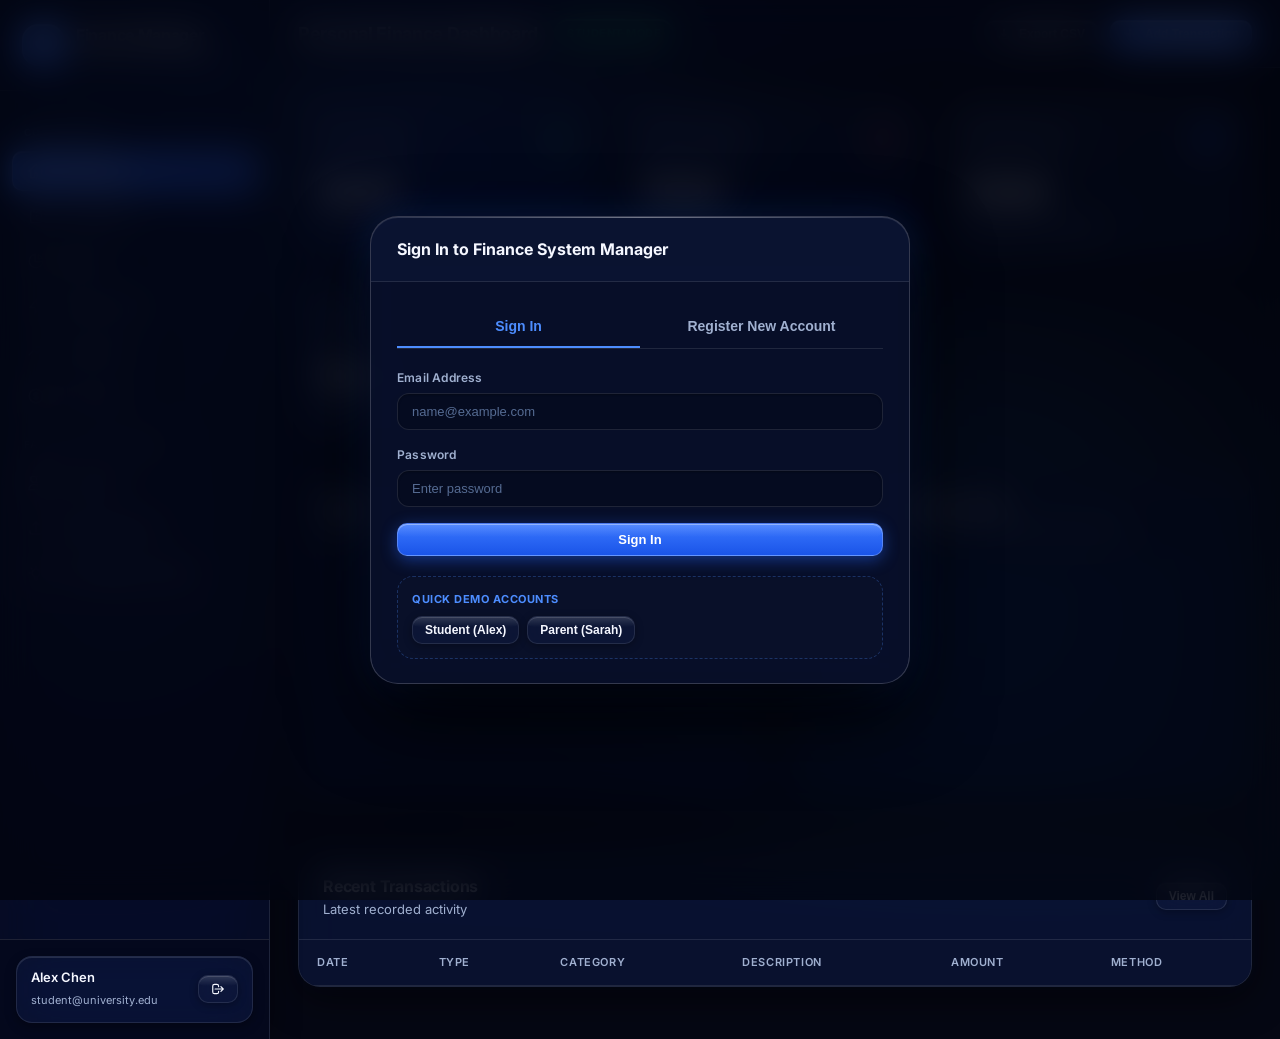
==== frontend/index.html @ 46be13e7 "Initial commit: Finance System Manager with clean architecture, tests, and documentation" ====
<!DOCTYPE html>
<html lang="en">
<head>
  <meta charset="UTF-8">
  <meta name="viewport" content="width=device-width, initial-scale=1.0">
  <title>Finance System Manager — Parent–Student Family Finance</title>
  <link rel="stylesheet" href="css/style.css">
  <link rel="preconnect" href="https://fonts.googleapis.com">
  <link rel="preconnect" href="https://fonts.gstatic.com" crossorigin>
  <link href="https://fonts.googleapis.com/css2?family=Inter:wght@400;500;600;700;800&display=swap" rel="stylesheet">
</head>
<body>

  <!-- Ambient Atmospheric Glowing Orbs (Liquid Depth) -->
  <div class="ambient-glow-mesh" aria-hidden="true">
    <div class="ambient-orb orb-primary"></div>
    <div class="ambient-orb orb-secondary"></div>
    <div class="ambient-orb orb-accent"></div>
  </div>

  <!-- App Main Layout -->
  <div class="app-container">

    <!-- Sidebar -->
    <aside class="sidebar">
      <div class="brand">
        <div class="brand-icon">₹</div>
        <div class="brand-info">
          <h2>Finance Manager</h2>
          <p>Parent–Student Workspace</p>
        </div>
      </div>

      <nav class="nav-menu">
        <div class="nav-section-title">Core Finance</div>
        <button class="nav-item active" data-view="dashboard-view">
          <svg fill="none" stroke="currentColor" stroke-width="2" viewBox="0 0 24 24"><path stroke-linecap="round" stroke-linejoin="round" d="M3 12l2-2m0 0l7-7 7 7M5 10v10a1 1 0 001 1h3m10-11l2 2m-2-2v10a1 1 0 01-1 1h-3m-6 0a1 1 0 001-1v-4a1 1 0 011-1h2a1 1 0 011 1v4a1 1 0 001 1m-6 0h6"/></svg>
          Dashboard
        </button>

        <button class="nav-item" data-view="transactions-view">
          <svg fill="none" stroke="currentColor" stroke-width="2" viewBox="0 0 24 24"><path stroke-linecap="round" stroke-linejoin="round" d="M9 5H7a2 2 0 00-2 2v12a2 2 0 002 2h10a2 2 0 002-2V7a2 2 0 00-2-2h-2M9 5a2 2 0 002 2h2a2 2 0 002-2M9 5a2 2 0 012-2h2a2 2 0 012 2m-3 7h3m-3 4h3m-6-4h.01M9 16h.01"/></svg>
          Transactions
        </button>

        <button class="nav-item" data-view="budgets-view">
          <svg fill="none" stroke="currentColor" stroke-width="2" viewBox="0 0 24 24"><path stroke-linecap="round" stroke-linejoin="round" d="M11 3.055A9.001 9.001 0 1020.945 13H11V3.055z"/><path stroke-linecap="round" stroke-linejoin="round" d="M20.488 9H15V3.512A9.025 9.025 0 0120.488 9z"/></svg>
          Budgets
        </button>

        <button class="nav-item" data-view="goals-view">
          <svg fill="none" stroke="currentColor" stroke-width="2" viewBox="0 0 24 24"><path stroke-linecap="round" stroke-linejoin="round" d="M13 10V3L4 14h7v7l9-11h-7z"/></svg>
          Savings Goals
        </button>

        <button class="nav-item" data-view="investments-view">
          <svg fill="none" stroke="currentColor" stroke-width="2" viewBox="0 0 24 24"><path stroke-linecap="round" stroke-linejoin="round" d="M13 7h8m0 0v8m0-8l-8 8-4-4-6 6"/></svg>
          Investments
        </button>

        <button class="nav-item" data-view="sip-view">
          <svg fill="none" stroke="currentColor" stroke-width="2" viewBox="0 0 24 24"><path stroke-linecap="round" stroke-linejoin="round" d="M12 8c-1.657 0-3 .895-3 2s1.343 2 3 2 3 .895 3 2-1.343 2-3 2m0-8c1.11 0 2.08.402 2.599 1M12 8V7m0 1v8m0 0v1m0-1c-1.11 0-2.08-.402-2.599-1M21 12a9 9 0 11-18 0 9 9 0 0118 0z"/></svg>
          SIP Tracker
        </button>

        <div class="nav-section-title">Family & Intelligence</div>
        <button class="nav-item" data-view="family-view">
          <svg fill="none" stroke="currentColor" stroke-width="2" viewBox="0 0 24 24"><path stroke-linecap="round" stroke-linejoin="round" d="M12 4.354a4 4 0 110 5.292M15 21H3v-1a6 6 0 0112 0v1zm0 0h6v-1a6 6 0 00-9-5.197M13 7a4 4 0 11-8 0 4 4 0 018 0z"/></svg>
          Family Link
        </button>

        <button class="nav-item" data-view="statement-view">
          <svg fill="none" stroke="currentColor" stroke-width="2" viewBox="0 0 24 24"><path stroke-linecap="round" stroke-linejoin="round" d="M4 16v1a3 3 0 003 3h10a3 3 0 003-3v-1m-4-8l-4-4m0 0L8 8m4-4v12"/></svg>
          Statement Import
        </button>

        <button class="nav-item" data-view="intelligence-view">
          <svg fill="none" stroke="currentColor" stroke-width="2" viewBox="0 0 24 24"><path stroke-linecap="round" stroke-linejoin="round" d="M9.663 17h4.673M12 3v1m6.364 1.636l-.707.707M21 12h-1M4 12H3m3.343-5.657l-.707-.707m2.828 9.9a5 5 0 117.072 0l-.548.547A3.374 3.374 0 0014 18.469V19a2 2 0 11-4 0v-.531c0-.895-.356-1.754-.988-2.386l-.548-.547z"/></svg>
          AI & Analytics (9 Tools)
        </button>
      </nav>

      <div class="sidebar-footer">
        <div class="user-profile-badge">
          <div class="user-meta">
            <h4 id="user-display-name">Alex Chen</h4>
            <span id="user-email">student@university.edu</span>
          </div>
          <button class="btn btn-secondary btn-sm" id="btn-logout" title="Log out">
            <svg width="14" height="14" fill="none" stroke="currentColor" stroke-width="2" viewBox="0 0 24 24"><path stroke-linecap="round" stroke-linejoin="round" d="M17 16l4-4m0 0l-4-4m4 4H7m6 4v1a3 3 0 01-3 3H6a3 3 0 01-3-3V7a3 3 0 013-3h4a3 3 0 013 3v1"/></svg>
          </button>
        </div>
      </div>
    </aside>

    <!-- Mobile Drawer Overlay -->
    <div class="sidebar-overlay" id="sidebar-overlay"></div>

    <!-- Main Content Area -->
    <main class="main-wrapper">

      <!-- Top Header -->
      <header class="top-header">
        <div class="header-left">
          <button class="menu-toggle-btn" id="mobile-menu-toggle" title="Toggle Navigation Menu">
            <svg width="20" height="20" fill="none" stroke="currentColor" stroke-width="2" viewBox="0 0 24 24"><path stroke-linecap="round" stroke-linejoin="round" d="M4 6h16M4 12h16M4 18h16"/></svg>
          </button>
          <h1 class="header-title" id="page-title">Personal Finance Dashboard</h1>
          <span class="role-badge student" id="header-role-badge">STUDENT MODE</span>
        </div>
        <div class="header-right">
          <button class="btn btn-secondary btn-sm" id="btn-export-csv" title="Export transactions to CSV">
            <svg width="14" height="14" fill="none" stroke="currentColor" stroke-width="2" viewBox="0 0 24 24"><path stroke-linecap="round" stroke-linejoin="round" d="M4 16v1a3 3 0 003 3h10a3 3 0 003-3v-1m-4-4l-4 4m0 0l-4-4m4 4V4"/></svg>
            Export CSV
          </button>
          <button class="btn btn-primary btn-sm student-only" id="btn-open-add-tx">
            <svg width="14" height="14" fill="none" stroke="currentColor" stroke-width="2" viewBox="0 0 24 24"><path stroke-linecap="round" stroke-linejoin="round" d="M12 4v16m8-8H4"/></svg>
            Add Transaction
          </button>
        </div>
      </header>

      <!-- Persistent Parent Read-Only Alert Banner -->
      <div class="read-only-banner" id="parent-read-only-banner" style="display: none; align-items: center; justify-content: space-between; flex-wrap: wrap; gap: 12px;">
        <div style="display: flex; align-items: center; gap: 10px; flex-wrap: wrap;">
          <span>🔒 READ-ONLY PARENT VIEW: Reviewing approved records for:</span>
          <select id="parent-student-select" class="form-control" style="width: auto; padding: 4px 12px; font-weight: 700; height: 32px; font-size: 13px; display: inline-block; background: rgba(10, 16, 36, 0.85); color: #fff; border-color: var(--primary);" onchange="onParentStudentSelected(this.value)">
            <!-- Populated dynamically -->
          </select>
          <span style="font-size: 12px; color: var(--text-muted);">Modification operations restricted.</span>
        </div>
        <span class="badge badge-active" id="parent-link-badge">LINK ACTIVE</span>
      </div>

      <!-- Main Body Content -->
      <div class="content-body">

        <!-- 1. DASHBOARD VIEW -->
        <section class="app-view active-view" id="dashboard-view">
          <!-- Parent Unlinked Notice -->
          <div id="parent-unlinked-alert" style="display: none; background: rgba(255, 184, 77, 0.12); border: 1px solid var(--warning-border); border-radius: var(--radius-lg); padding: 18px 22px; margin-bottom: 20px; align-items: center; justify-content: space-between;">
            <div>
              <h4 style="color: var(--warning); font-size: 15px; font-weight: 700; margin-bottom: 4px;">⚠️ No Approved Student Link Connected</h4>
              <p style="color: var(--text-secondary); font-size: 13px; margin: 0;">You do not currently have an active link to a Student account. Head to the <a href="javascript:navigateTo('family-view')" style="color: var(--primary); text-decoration: underline; font-weight: 600;">Family Link</a> section to send or verify an invitation.</p>
            </div>
            <button class="btn btn-secondary btn-sm" onclick="navigateTo('family-view')">Open Family Link</button>
          </div>

          <div class="metrics-grid">
            <div class="metric-card">
              <div class="metric-header">
                <span class="metric-title">Total Income</span>
                <div class="metric-icon-wrap" style="background: var(--success-light); color: var(--success);">
                  <svg width="20" height="20" fill="none" stroke="currentColor" stroke-width="2" viewBox="0 0 24 24"><path stroke-linecap="round" stroke-linejoin="round" d="M7 11l5-5m0 0l5 5m-5-5v12"/></svg>
                </div>
              </div>
              <div class="metric-value" id="metric-income">₹0.00</div>
              <div class="metric-subtext" id="metric-income-sub">This month</div>
            </div>

            <div class="metric-card">
              <div class="metric-header">
                <span class="metric-title">Total Expenses</span>
                <div class="metric-icon-wrap" style="background: var(--danger-light); color: var(--danger);">
                  <svg width="20" height="20" fill="none" stroke="currentColor" stroke-width="2" viewBox="0 0 24 24"><path stroke-linecap="round" stroke-linejoin="round" d="M17 13l-5 5m0 0l-5-5m5 5V6"/></svg>
                </div>
              </div>
              <div class="metric-value" id="metric-expense">₹0.00</div>
              <div class="metric-subtext" id="metric-expense-sub">This month</div>
            </div>

            <div class="metric-card">
              <div class="metric-header">
                <span class="metric-title">Net Cash Flow</span>
                <div class="metric-icon-wrap" style="background: var(--primary-light); color: var(--primary);">
                  <svg width="20" height="20" fill="none" stroke="currentColor" stroke-width="2" viewBox="0 0 24 24"><path stroke-linecap="round" stroke-linejoin="round" d="M12 8c-1.657 0-3 .895-3 2s1.343 2 3 2 3 .895 3 2-1.343 2-3 2m0-8c1.11 0 2.08.402 2.599 1M12 8V7m0 1v8m0 0v1m0-1c-1.11 0-2.08-.402-2.599-1M21 12a9 9 0 11-18 0 9 9 0 0118 0z"/></svg>
                </div>
              </div>
              <div class="metric-value" id="metric-net">₹0.00</div>
              <div class="metric-subtext">Income minus expenses</div>
            </div>

            <div class="metric-card">
              <div class="metric-header">
                <span class="metric-title">Tracked Balance</span>
                <div class="metric-icon-wrap" style="background: var(--purple-light); color: var(--purple);">
                  <svg width="20" height="20" fill="none" stroke="currentColor" stroke-width="2" viewBox="0 0 24 24"><path stroke-linecap="round" stroke-linejoin="round" d="M3 10h18M7 15h1m4 0h1m-7 4h12a3 3 0 003-3V8a3 3 0 00-3-3H6a3 3 0 00-3 3v8a3 3 0 003 3z"/></svg>
                </div>
              </div>
              <div class="metric-value" id="metric-balance">₹0.00</div>
              <div class="metric-subtext">Ledger tracked net cash</div>
            </div>
          </div>

          <!-- Charts Grid -->
          <div class="charts-grid">
            <div class="card">
              <div class="card-header">
                <div>
                  <h3 class="card-title">Expense Category Breakdown</h3>
                  <p class="card-subtitle">Spending distribution across categories</p>
                </div>
              </div>
              <div class="card-body" id="category-chart-container" style="display: flex; flex-direction: column; align-items: center; justify-content: center; min-height: 240px;">
                <!-- Dynamically rendered SVG Pie/Donut Chart -->
              </div>
            </div>

            <div class="card">
              <div class="card-header">
                <div>
                  <h3 class="card-title">Monthly Spending Trends</h3>
                  <p class="card-subtitle">Income vs Expense trends over the last 6 months</p>
                </div>
              </div>
              <div class="card-body" id="trends-chart-container" style="min-height: 240px;">
                <!-- Dynamically rendered SVG Bar Chart -->
              </div>
            </div>
          </div>

          <!-- Recent Transactions -->
          <div class="card">
            <div class="card-header">
              <div>
                <h3 class="card-title">Recent Transactions</h3>
                <p class="card-subtitle">Latest recorded activity</p>
              </div>
              <button class="btn btn-secondary btn-sm" onclick="navigateTo('transactions-view')">View All</button>
            </div>
            <div class="card-body" style="padding: 0;">
              <div class="table-responsive">
                <table>
                  <thead>
                    <tr>
                      <th>Date</th>
                      <th>Type</th>
                      <th>Category</th>
                      <th>Description</th>
                      <th>Amount</th>
                      <th>Method</th>
                    </tr>
                  </thead>
                  <tbody id="recent-transactions-tbody">
                    <!-- Populated dynamically -->
                  </tbody>
                </table>
              </div>
            </div>
          </div>
        </section>

        <!-- 2. TRANSACTIONS VIEW -->
        <section class="app-view" id="transactions-view">
          <div class="card">
            <div class="card-header">
              <div>
                <h3 class="card-title">Transaction Ledger</h3>
                <p class="card-subtitle">Detailed record of income and expenses</p>
              </div>
              <button class="btn btn-primary btn-sm student-only" onclick="openAddTxModal()">
                + Add Transaction
              </button>
            </div>
            <div class="card-body" style="border-bottom: 1px solid var(--border); background: rgba(10, 16, 36, 0.5); padding: 18px 24px;">
              <div class="form-row">
                <div>
                  <label class="form-label">Category</label>
                  <select class="form-control" id="filter-tx-category">
                    <option value="">All Categories</option>
                  </select>
                </div>
                <div>
                  <label class="form-label">Type</label>
                  <select class="form-control" id="filter-tx-type">
                    <option value="">All Types</option>
                    <option value="INCOME">Income Only</option>
                    <option value="EXPENSE">Expense Only</option>
                  </select>
                </div>
                <div>
                  <label class="form-label">From Date</label>
                  <input type="date" class="form-control" id="filter-tx-start">
                </div>
                <div>
                  <label class="form-label">To Date</label>
                  <input type="date" class="form-control" id="filter-tx-end">
                </div>
                <div style="display: flex; align-items: flex-end; gap: 8px;">
                  <button class="btn btn-primary btn-sm" onclick="loadTransactions()">Apply Filters</button>
                  <button class="btn btn-secondary btn-sm" onclick="resetTxFilters()">Reset</button>
                </div>
              </div>
            </div>
            <div class="card-body" style="padding: 0;">
              <div class="table-responsive">
                <table>
                  <thead>
                    <tr>
                      <th>Date</th>
                      <th>Type</th>
                      <th>Category</th>
                      <th>Description</th>
                      <th>Amount</th>
                      <th>Method</th>
                      <th class="student-only">Actions</th>
                    </tr>
                  </thead>
                  <tbody id="transactions-table-tbody">
                    <!-- Populated dynamically -->
                  </tbody>
                </table>
              </div>
            </div>
          </div>
        </section>

        <!-- 3. BUDGETS VIEW -->
        <section class="app-view" id="budgets-view">
          <div class="card">
            <div class="card-header">
              <div>
                <h3 class="card-title">Monthly Category Budgets</h3>
                <p class="card-subtitle">Spending limits with automatic threshold alerts</p>
              </div>
              <button class="btn btn-primary btn-sm student-only" onclick="openBudgetModal()">
                + Set Budget
              </button>
            </div>
            <div class="card-body">
              <div id="budgets-container" style="display: grid; grid-template-columns: repeat(auto-fit, minmax(300px, 1fr)); gap: 20px;">
                <!-- Populated dynamically -->
              </div>
            </div>
          </div>
        </section>

        <!-- 4. SAVINGS GOALS VIEW -->
        <section class="app-view" id="goals-view">
          <div class="card">
            <div class="card-header">
              <div>
                <h3 class="card-title">Savings Goals Tracker</h3>
                <p class="card-subtitle">Monitor milestones and savings pace</p>
              </div>
              <button class="btn btn-primary btn-sm student-only" onclick="openGoalModal()">
                + New Goal
              </button>
            </div>
            <div class="card-body">
              <div id="goals-container" style="display: grid; grid-template-columns: repeat(auto-fit, minmax(300px, 1fr)); gap: 20px;">
                <!-- Populated dynamically -->
              </div>
            </div>
          </div>
        </section>

        <!-- 5. INVESTMENTS VIEW -->
        <section class="app-view" id="investments-view">
          <div class="card">
            <div class="card-header">
              <div>
                <h3 class="card-title">Investment Portfolio</h3>
                <p class="card-subtitle">Track asset allocation, valuation, and recorded profit/loss</p>
              </div>
              <button class="btn btn-primary btn-sm student-only" onclick="openInvestmentModal()">
                + Add Investment
              </button>
            </div>
            <div class="card-body" style="padding: 0;">
              <div class="table-responsive">
                <table>
                  <thead>
                    <tr>
                      <th>Asset Type</th>
                      <th>Asset Name</th>
                      <th>Invested Capital</th>
                      <th>Current Valuation</th>
                      <th>Recorded P&L</th>
                      <th>Return %</th>
                      <th>Last Updated</th>
                      <th class="student-only">Actions</th>
                    </tr>
                  </thead>
                  <tbody id="investments-tbody">
                    <!-- Populated dynamically -->
                  </tbody>
                </table>
              </div>
            </div>
          </div>
        </section>

        <!-- 6. SIP TRACKER & RESEARCH HUB -->
        <section class="app-view" id="sip-view">
          <!-- Sub-Navigation Header -->
          <div style="display: flex; justify-content: space-between; align-items: center; margin-bottom: 20px; flex-wrap: wrap; gap: 12px;">
            <div style="display: flex; gap: 8px;">
              <button class="btn btn-primary btn-sm" id="tab-sip-research" onclick="switchSipSubView('research')">
                🔍 AMFI Research & Recommendations
              </button>
              <button class="btn btn-secondary btn-sm" id="tab-sip-active" onclick="switchSipSubView('active')">
                📋 Registered SIPs (<span id="sip-count-badge">0</span>)
              </button>
            </div>
            <div style="display: flex; align-items: center; gap: 10px;">
              <span class="badge" id="amfi-data-badge" style="background: rgba(37, 99, 255, 0.2); color: #4D8DFF; border: 1px solid rgba(77, 141, 255, 0.3); font-size: 11px;">
                🏛️ AMFI Official Daily NAV
              </span>
              <button class="btn btn-secondary btn-sm" onclick="refreshAmfiDataLive()" title="Sync latest NAVs from AMFI" style="padding: 4px 10px; font-size: 12px;">
                🔄 Refresh NAVs
              </button>
              <button class="btn btn-primary btn-sm student-only" onclick="openSipModal()">
                + Register SIP
              </button>
            </div>
          </div>

          <!-- SUBVIEW 1: RESEARCH & PERSONALIZED RECOMMENDATIONS -->
          <div id="sip-research-subview">
            <!-- Top Row: Personal Affordability Gauge & Risk Profile Summary -->
            <div style="display: grid; grid-template-columns: repeat(auto-fit, minmax(360px, 1fr)); gap: 20px; margin-bottom: 24px;">
              <!-- Card A: Affordability Assessment -->
              <div class="card" style="margin-bottom: 0;">
                <div class="card-header">
                  <div>
                    <h4 class="card-title">Cash-Flow & SIP Affordability</h4>
                    <p class="card-subtitle">Calculated from verified bank & ledger transactions</p>
                  </div>
                  <span class="badge" id="affordability-status-badge">Calculating...</span>
                </div>
                <div class="card-body" id="affordability-card-body">
                  <div style="text-align: center; color: var(--text-muted); padding: 20px;">Analyzing ledger transactions...</div>
                </div>
              </div>

              <!-- Card B: Investor Risk Profile & Questionnaire -->
              <div class="card" style="margin-bottom: 0;">
                <div class="card-header">
                  <div>
                    <h4 class="card-title">Investor Risk Profile</h4>
                    <p class="card-subtitle">SEBI suitability alignment & goal horizons</p>
                  </div>
                  <button class="btn btn-secondary btn-sm student-only" onclick="openInvestorProfileModal()">
                    ⚙️ Edit Profile
                  </button>
                </div>
                <div class="card-body" id="investor-profile-card-body">
                  <div style="text-align: center; color: var(--text-muted); padding: 20px;">Loading profile...</div>
                </div>
              </div>
            </div>

            <!-- Section: Personalized Scheme Shortlist -->
            <div class="card" style="margin-bottom: 24px;">
              <div class="card-header">
                <div>
                  <h3 class="card-title">Personalized Scheme Shortlist</h3>
                  <p class="card-subtitle">Tailored to your verified cash-flow capacity, risk tolerance, and investment horizon</p>
                </div>
                <div style="font-size: 12px; color: var(--text-muted);" id="recommendation-context-note">
                  Ranked by multi-factor suitability (Never by recent returns alone)
                </div>
              </div>
              <div class="card-body">
                <div id="recommended-schemes-grid" style="display: grid; grid-template-columns: repeat(auto-fit, minmax(320px, 1fr)); gap: 18px;">
                  <!-- Populated dynamically -->
                </div>
              </div>
            </div>

            <!-- Section: Real AMFI Mutual Fund Scheme Explorer & Comparison -->
            <div class="card" style="margin-bottom: 24px;">
              <div class="card-header" style="flex-wrap: wrap; gap: 12px;">
                <div>
                  <h3 class="card-title">Verified AMFI Mutual Fund Explorer</h3>
                  <p class="card-subtitle">Official End-of-Day NAVs, 1Y/3Y/5Y CAGR, Annualized Volatility, and Riskometer ratings</p>
                </div>
                <div style="display: flex; gap: 8px; align-items: center; flex-wrap: wrap;">
                  <select class="form-control" id="scheme-category-filter" onchange="filterSchemeCatalog()" style="width: auto; min-width: 170px; padding: 6px 12px; font-size: 12px;">
                    <option value="">All Asset Categories</option>
                    <option value="EQUITY">Equity (Growth Core)</option>
                    <option value="Large Cap">Large Cap / Index</option>
                    <option value="Flexi Cap">Flexi Cap</option>
                    <option value="Mid Cap">Mid Cap</option>
                    <option value="Small Cap">Small Cap</option>
                    <option value="ELSS">ELSS Tax Saver (80C)</option>
                    <option value="HYBRID">Hybrid (Balanced)</option>
                    <option value="DEBT">Debt / Liquid (Emergency)</option>
                  </select>
                  <button class="btn btn-secondary btn-sm" id="btn-compare-schemes" onclick="openSchemeComparisonModal()" disabled>
                    ⚖️ Compare Selected (<span id="compare-count">0</span>/4)
                  </button>
                </div>
              </div>
              <div class="card-body">
                <div class="table-responsive">
                  <table class="table" id="amfi-schemes-table">
                    <thead>
                      <tr>
                        <th style="width: 40px;"><input type="checkbox" id="select-all-schemes" onchange="toggleSelectAllSchemes(this)"></th>
                        <th>Scheme Name</th>
                        <th>Category</th>
                        <th>Latest NAV</th>
                        <th>NAV Date</th>
                        <th>1Y Return</th>
                        <th>3Y CAGR</th>
                        <th>3Y Volatility</th>
                        <th>Expense Ratio</th>
                        <th>Riskometer</th>
                        <th>Official Portal</th>
                      </tr>
                    </thead>
                    <tbody id="amfi-schemes-tbody">
                      <!-- Populated dynamically -->
                    </tbody>
                  </table>
                </div>
              </div>
            </div>

            <!-- Section: Interactive SIP Compounding Simulator -->
            <div class="card" style="margin-bottom: 24px;">
              <div class="card-header">
                <div>
                  <h3 class="card-title">Interactive SIP Compounding Simulator</h3>
                  <p class="card-subtitle">Deterministic compound monthly annuity model: FV = P × [((1+i)ⁿ - 1)/i] × (1+i)</p>
                </div>
              </div>
              <div class="card-body">
                <div style="display: grid; grid-template-columns: repeat(auto-fit, minmax(280px, 1fr)); gap: 24px; align-items: start;">
                  <div>
                    <div class="form-group" style="margin-bottom: 18px;">
                      <div style="display: flex; justify-content: space-between; font-size: 13px; margin-bottom: 6px;">
                        <label class="form-label" style="margin-bottom: 0;">Monthly SIP Contribution:</label>
                        <strong style="color: var(--primary);" id="sim-amount-display">₹1,000</strong>
                      </div>
                      <input type="range" class="form-control" id="sim-amount-slider" min="500" max="20000" step="500" value="1000" oninput="updateSipSimulation()">
                      <div style="display: flex; justify-content: space-between; font-size: 11px; color: var(--text-muted); margin-top: 4px;">
                        <span>₹500</span>
                        <span>₹5,000</span>
                        <span>₹10,000</span>
                        <span>₹20,000</span>
                      </div>
                    </div>

                    <div class="form-group" style="margin-bottom: 18px;">
                      <div style="display: flex; justify-content: space-between; font-size: 13px; margin-bottom: 6px;">
                        <label class="form-label" style="margin-bottom: 0;">Investment Horizon (Years):</label>
                        <strong style="color: var(--primary);" id="sim-years-display">5 Years</strong>
                      </div>
                      <input type="range" class="form-control" id="sim-years-slider" min="1" max="20" step="1" value="5" oninput="updateSipSimulation()">
                      <div style="display: flex; justify-content: space-between; font-size: 11px; color: var(--text-muted); margin-top: 4px;">
                        <span>1 Yr</span>
                        <span>5 Yrs</span>
                        <span>10 Yrs</span>
                        <span>20 Yrs</span>
                      </div>
                    </div>

                    <div class="form-group">
                      <label class="form-label">Assumed Annual Return Rate (% p.a.)</label>
                      <select class="form-control" id="sim-rate-select" onchange="updateSipSimulation()">
                        <option value="7.0">7.0% (Conservative / Liquid & Short Debt)</option>
                        <option value="10.0">10.0% (Balanced / Aggressive Hybrid)</option>
                        <option value="12.0" selected>12.0% (Moderate Equity / Nifty 50 Index)</option>
                        <option value="14.0">14.0% (Aggressive Diversified / Mid-Cap)</option>
                      </select>
                    </div>
                  </div>

                  <div style="background: rgba(10, 16, 36, 0.7); border: 1px solid var(--border); border-radius: var(--radius-md); padding: 20px;">
                    <h4 style="font-size: 14px; font-weight: 700; margin-bottom: 14px; color: var(--text-primary);">Projection Summary</h4>
                    <div style="display: flex; justify-content: space-between; font-size: 13px; margin-bottom: 10px;">
                      <span style="color: var(--text-secondary);">Total Principal Invested:</span>
                      <strong id="sim-total-invested">₹60,000</strong>
                    </div>
                    <div style="display: flex; justify-content: space-between; font-size: 15px; font-weight: 700; margin-bottom: 10px;">
                      <span>Estimated Future Value:</span>
                      <span style="color: var(--success);" id="sim-future-value">₹82,486</span>
                    </div>
                    <div style="display: flex; justify-content: space-between; font-size: 13px; margin-bottom: 14px;">
                      <span style="color: var(--text-secondary);">Estimated Wealth Gain:</span>
                      <span style="color: var(--success); font-weight: 600;" id="sim-wealth-gain">+₹22,486</span>
                    </div>
                    <div style="border-top: 1px solid var(--border); padding-top: 12px; font-size: 11px; color: var(--text-muted); line-height: 1.5;">
                      ⚠️ <em>Hypothetical illustrative projection. Assumed returns are for mathematical visualization only and not guaranteed predictions. Mutual funds fluctuate with equity markets.</em>
                    </div>
                  </div>
                </div>
              </div>
            </div>

            <!-- Section: Responsible Investment Guidance & SEBI Disclosure -->
            <div style="background: rgba(17, 27, 54, 0.5); border: 1px solid rgba(77, 141, 255, 0.2); border-radius: var(--radius-md); padding: 16px 20px; font-size: 12px; color: var(--text-secondary); line-height: 1.6;">
              <strong style="color: var(--text-primary); display: flex; align-items: center; gap: 6px; margin-bottom: 6px;">
                🏛️ Regulatory & Responsible Research Notice
              </strong>
              <p style="margin-bottom: 6px;">
                Mutual fund investments are subject to market risks, read all scheme-related documents carefully. Past performance and historical volatility do not guarantee future returns. Calculations and simulations presented here are deterministic mathematical illustrations for financial literacy and planning purposes, not SEBI-registered personalized investment advisory.
              </p>
              <p style="margin-bottom: 0; color: var(--text-muted); font-size: 11px;">
                Source Attribution: Association of Mutual Funds in India (AMFI) Official Daily NAV download portal. Pricing is delayed End-of-Day closing NAV and does not represent real-time intraday exchange trading.
              </p>
            </div>
          </div>

          <!-- SUBVIEW 2: REGISTERED SIPS -->
          <div id="sip-active-subview" style="display: none;">
            <div class="card">
              <div class="card-header">
                <div>
                  <h3 class="card-title">Registered Systematic Investment Plans</h3>
                  <p class="card-subtitle">Monthly automated schedules active in your personal profile</p>
                </div>
                <button class="btn btn-primary btn-sm student-only" onclick="openSipModal()">
                  + Register SIP
                </button>
              </div>
              <div class="card-body">
                <div id="sip-container" style="display: grid; grid-template-columns: repeat(auto-fit, minmax(320px, 1fr)); gap: 20px;">
                  <!-- Populated dynamically -->
                </div>
              </div>
            </div>
          </div>
        </section>

        <!-- 7. FAMILY LINK VIEW -->
        <section class="app-view" id="family-view">
          <div class="card">
            <div class="card-header">
              <div>
                <h3 class="card-title">Parent–Student Family Linking</h3>
                <p class="card-subtitle">Role-based transparency with explicit student consent</p>
              </div>
            </div>
            <div class="card-body">
              <div id="student-family-panel" style="display: none;">
                <div style="background: rgba(10, 16, 36, 0.65); border: 1px solid var(--border); border-radius: var(--radius-md); padding: 18px; margin-bottom: 24px;">
                  <h4 style="font-size: 14px; font-weight: 700; margin-bottom: 6px;">Your Student Invitation Code</h4>
                  <p style="font-size: 13px; color: var(--text-muted); margin-bottom: 12px;">Share this unique code with your Parent so they can send a link request. You retain full control to approve or revoke access at any time.</p>
                  <div style="display: flex; gap: 8px; max-width: 380px;">
                    <input type="text" class="form-control" id="student-invite-code-input" readonly style="font-family: monospace; font-weight: 700; font-size: 14px; letter-spacing: 1px;">
                    <button class="btn btn-secondary btn-sm" onclick="copyInviteCode()">Copy</button>
                  </div>
                </div>

                <h4 style="font-size: 14px; font-weight: 700; margin-bottom: 14px;">Family Link Requests & Permissions</h4>
                <div class="table-responsive">
                  <table>
                    <thead>
                      <tr>
                        <th>Parent Name</th>
                        <th>Parent Email</th>
                        <th>Status</th>
                        <th>Requested On</th>
                        <th>Actions</th>
                      </tr>
                    </thead>
                    <tbody id="student-links-tbody">
                      <!-- Populated dynamically -->
                    </tbody>
                  </table>
                </div>
              </div>

              <div id="parent-family-panel" style="display: none;">
                <div style="background: rgba(10, 16, 36, 0.65); border: 1px solid var(--border); border-radius: var(--radius-md); padding: 18px; margin-bottom: 24px; max-width: 500px;">
                  <h4 style="font-size: 14px; font-weight: 700; margin-bottom: 6px;">Request Link to Student</h4>
                  <p style="font-size: 13px; color: var(--text-muted); margin-bottom: 12px;">Enter your student's email address or invitation code. Once approved by the student, you will receive read-only visibility into permitted spending.</p>
                  <div class="form-group">
                    <label class="form-label">Student Email or Invitation Code</label>
                    <input type="text" class="form-control" id="parent-link-input" placeholder="e.g. student@university.edu or STU-XXXX-XXXX">
                  </div>
                  <button class="btn btn-primary" onclick="submitParentLinkRequest()">Send Link Request</button>
                </div>

                <h4 style="font-size: 14px; font-weight: 700; margin-bottom: 14px;">Current Link Status</h4>
                <div id="parent-link-status-card">
                  <!-- Populated dynamically -->
                </div>
              </div>
            </div>
          </div>
        </section>

        <!-- 8. STATEMENT IMPORT VIEW -->
        <section class="app-view" id="statement-view">
          <div class="card">
            <div class="card-header">
              <div>
                <h3 class="card-title">Smart Statement Intelligence (CSV & PDF Import)</h3>
                <p class="card-subtitle">Upload bank or UPI statements (.csv or .pdf) with automatic table extraction, category suggestion, and duplicate detection</p>
              </div>
              <button class="btn btn-secondary btn-sm" onclick="downloadSampleCsv()">Download Sample CSV</button>
            </div>
            <div class="card-body">
              <div id="statement-upload-box" style="border: 2px dashed rgba(77, 141, 255, 0.35); border-radius: var(--radius-md); padding: 36px 20px; text-align: center; background: rgba(10, 16, 36, 0.6); cursor: pointer; transition: all var(--transition-normal);">
                <svg width="40" height="40" fill="none" stroke="currentColor" stroke-width="1.5" viewBox="0 0 24 24" style="color: var(--text-muted); margin-bottom: 10px;"><path stroke-linecap="round" stroke-linejoin="round" d="M7 16a4 4 0 01-.88-7.903A5 5 0 1115.9 6L16 6a5 5 0 011 9.9M15 13l-3-3m0 0l-3 3m3-3v12"/></svg>
                <h4 style="font-size: 14px; font-weight: 600; margin-bottom: 4px;">Select or drop your financial statement (CSV or PDF)</h4>
                <p style="font-size: 12px; color: var(--text-muted);">Supports digital bank statements (.pdf) & standard spreadsheets (.csv)</p>
                <input type="file" id="statement-file-input" accept=".csv,.pdf,application/pdf,text/csv" style="display: none;">
              </div>

              <!-- Preview Area -->
              <div id="statement-preview-section" style="display: none; margin-top: 24px;">
                <div style="display: flex; align-items: center; justify-content: space-between; margin-bottom: 14px;">
                  <div>
                    <h4 style="font-size: 14px; font-weight: 700;">Statement Preview & Duplicate Inspection</h4>
                    <span id="statement-preview-summary" style="font-size: 12px; color: var(--text-muted);"></span>
                  </div>
                  <button class="btn btn-success" id="btn-commit-import" onclick="commitStatementImport()">
                    Confirm & Save Selected Records
                  </button>
                </div>
                <div class="table-responsive">
                  <table>
                    <thead>
                      <tr>
                        <th width="40"><input type="checkbox" id="select-all-import-rows" onchange="toggleAllImportRows(this.checked)"></th>
                        <th>Row #</th>
                        <th>Date</th>
                        <th>Description</th>
                        <th>Type</th>
                        <th>Debit (Dr)</th>
                        <th>Credit (Cr)</th>
                        <th>Balance</th>
                        <th>Category</th>
                        <th>Duplicate Status</th>
                      </tr>
                    </thead>
                    <tbody id="statement-preview-tbody">
                      <!-- Populated dynamically -->
                    </tbody>
                  </table>
                </div>
              </div>
            </div>
          </div>
        </section>

        <!-- 9. INTELLIGENCE SUITE VIEW -->
        <section class="app-view" id="intelligence-view">
          <div class="card">
            <div class="card-header">
              <div>
                <h3 class="card-title">Nine Intelligent Financial Features Suite</h3>
                <p class="card-subtitle">Deterministic financial engines, predictive analytics, and conversational intelligence</p>
              </div>
            </div>
            <div class="card-body">
              <!-- Sub navigation tabs -->
              <div class="sub-nav">
                <button class="sub-nav-btn active" data-intel="leak-panel">1. Money Leak Detector</button>
                <button class="sub-nav-btn" data-intel="simulator-panel">2. What-If Simulator</button>
                <button class="sub-nav-btn" data-intel="ai-chat-panel">3. Ask Your Money AI</button>
                <button class="sub-nav-btn" data-intel="action-agent-panel">4. Action-Taking Agent</button>
                <button class="sub-nav-btn" data-intel="anomaly-panel">6. Financial Anomaly Radar</button>
                <button class="sub-nav-btn" data-intel="coach-panel">8. Goal-Based Coach</button>
                <button class="sub-nav-btn" data-intel="predictor-panel">9. Month-End Predictor</button>
              </div>

              <!-- 1. Money Leak Detector -->
              <div class="intel-panel active-panel" id="leak-panel">
                <div style="background: rgba(255, 184, 77, 0.08); border: 1px solid rgba(255, 184, 77, 0.25); border-radius: var(--radius-md); padding: 14px; margin-bottom: 20px;">
                  <h4 style="font-size: 13px; font-weight: 700; color: #ffb84d;">Money Leak Detector</h4>
                  <p style="font-size: 12px; color: var(--text-secondary);">Identifies recurring micro-expenses that accumulate unnoticed across the past 30 days.</p>
                </div>
                <div id="money-leaks-container" style="display: grid; grid-template-columns: repeat(auto-fit, minmax(300px, 1fr)); gap: 16px;">
                  <!-- Populated dynamically -->
                </div>
              </div>

              <!-- 2. What-If Simulator -->
              <div class="intel-panel" id="simulator-panel">
                <div style="background: rgba(37, 99, 255, 0.08); border: 1px solid rgba(37, 99, 255, 0.25); border-radius: var(--radius-md); padding: 14px; margin-bottom: 20px;">
                  <h4 style="font-size: 13px; font-weight: 700; color: #4d8dff;">Hypothetical What-If Simulator</h4>
                  <p style="font-size: 12px; color: var(--text-secondary);">Adjust hypothetical monthly income, expense cuts, or SIP allocations to project estimated savings without changing actual records.</p>
                </div>
                <div class="form-row" style="margin-bottom: 20px;">
                  <div class="form-group">
                    <label class="form-label">Hypothetical Income Boost (₹/month)</label>
                    <input type="number" class="form-control" id="sim-income-adj" value="2000" min="0">
                  </div>
                  <div class="form-group">
                    <label class="form-label">Food & Mess Spending Cut (₹/month)</label>
                    <input type="number" class="form-control" id="sim-food-cut" value="500" min="0">
                  </div>
                  <div class="form-group">
                    <label class="form-label">Additional SIP Investment (₹/month)</label>
                    <input type="number" class="form-control" id="sim-sip-adj" value="1000" min="0">
                  </div>
                  <div style="display: flex; align-items: flex-end; margin-bottom: 16px;">
                    <button class="btn btn-primary" onclick="runWhatIfSimulation()">Run Simulation</button>
                  </div>
                </div>
                <div id="sim-results-card" style="display: none; background: rgba(10, 16, 36, 0.75); border: 1px solid var(--border); border-radius: var(--radius-md); padding: 20px;">
                  <h4 style="font-size: 15px; font-weight: 700; margin-bottom: 8px;">Simulation Outcomes</h4>
                  <p id="sim-explanation" style="font-size: 13px; margin-bottom: 12px;"></p>
                  <div style="display: flex; gap: 20px; margin-bottom: 12px;">
                    <div><span style="font-size: 11px; color: var(--text-muted); text-transform: uppercase;">Baseline Cash Flow</span><div id="sim-base-net" style="font-size: 18px; font-weight: 700;">₹0.00</div></div>
                    <div><span style="font-size: 11px; color: var(--text-muted); text-transform: uppercase;">Simulated Cash Flow</span><div id="sim-projected-net" style="font-size: 18px; font-weight: 700; color: var(--success);">₹0.00</div></div>
                    <div><span style="font-size: 11px; color: var(--text-muted); text-transform: uppercase;">Annual Wealth Impact</span><div id="sim-annual-gain" style="font-size: 18px; font-weight: 700; color: var(--primary);">₹0.00</div></div>
                  </div>
                  <p style="font-size: 11px; color: var(--text-muted); font-style: italic;">* SIMULATION ONLY: No actual records were modified.</p>
                </div>
              </div>

              <!-- 3. Ask Your Money AI -->
              <div class="intel-panel" id="ai-chat-panel">
                <div class="chat-container">
                  <div class="chat-header-bar" style="display: flex; align-items: center; justify-content: space-between; padding: 12px 16px; background: rgba(10, 16, 36, 0.7); border-bottom: 1px solid var(--border);">
                    <div style="display: flex; align-items: center; gap: 10px;">
                      <h4 style="font-size: 14px; font-weight: 700; color: var(--text-primary); margin: 0;">Conversational Financial Assistant</h4>
                      <span class="badge" id="ai-model-status-badge" style="font-size: 11px; padding: 3px 8px; border-radius: var(--radius-full); background: rgba(37, 99, 255, 0.15); border: 1px solid var(--border-glow); color: var(--accent-blue-light);">Checking AI Engine...</span>
                    </div>
                    <div style="display: flex; gap: 6px;">
                      <button class="btn btn-secondary btn-sm" onclick="openAiConfigModal()" title="Configure Shyam's Finance AI">
                        <svg width="13" height="13" fill="none" stroke="currentColor" stroke-width="2" viewBox="0 0 24 24" style="margin-right: 4px; vertical-align: -2px;"><path stroke-linecap="round" stroke-linejoin="round" d="M15 7a2 2 0 012 2m4 0a6 6 0 01-7.743 5.743L11 17H9v2H7v2H4a1 1 0 01-1-1v-2.586a1 1 0 01.293-.707l5.964-5.964A6 6 0 1121 9z"/></svg>
                        API Key
                      </button>
                      <button class="btn btn-secondary btn-sm" id="btn-clear-chat" onclick="clearAiConversation()" title="Reset session & conversation history">
                        <svg width="13" height="13" fill="none" stroke="currentColor" stroke-width="2" viewBox="0 0 24 24" style="margin-right: 4px; vertical-align: -2px;"><path stroke-linecap="round" stroke-linejoin="round" d="M19 7l-.867 12.142A2 2 0 0116.138 21H7.862a2 2 0 01-1.995-1.858L5 7m5 4v6m4-6v6m1-10V4a1 1 0 00-1-1h-4a1 1 0 00-1 1v3M4 7h16"/></svg>
                        New Conversation
                      </button>
                    </div>
                  </div>

                  <div class="chat-messages" id="chat-messages">
                    <div class="chat-bubble bot">
                      Hello! I am Shyam's Finance AI, your Financial Intelligence Assistant. Ask me anything about your recorded income, expenses, category breakdowns, savings velocity, or month-over-month comparisons in English, Hindi, or Hinglish.
                    </div>
                  </div>

                  <div class="chat-bubble bot typing-indicator" id="chat-typing-indicator" style="display: none; width: fit-content; margin: 0 16px 12px 16px;">
                    <span class="typing-dot"></span><span class="typing-dot"></span><span class="typing-dot"></span>
                    <span id="chat-typing-text" style="font-size: 12px; margin-left: 6px; color: var(--text-muted); font-style: italic;">Analyzing verified ledger records...</span>
                  </div>

                  <div style="padding: 8px 12px; background: rgba(5, 8, 22, 0.75); border-top: 1px solid var(--border); display: flex; gap: 6px; overflow-x: auto;">
                    <button class="btn btn-secondary btn-sm" onclick="sendQuickChat('Where is most of my money going?')">Where is money going?</button>
                    <button class="btn btn-secondary btn-sm" onclick="sendQuickChat('Why were my expenses higher this month compared to last month?')">Compare with last month</button>
                    <button class="btn btn-secondary btn-sm" onclick="sendQuickChat('How much can I save next month?')">How much can I save?</button>
                    <button class="btn btn-secondary btn-sm" onclick="sendQuickChat('Based on the previous answer, what should I do next?')">What should I do next?</button>
                    <button class="btn btn-secondary btn-sm" onclick="sendQuickChat('Mera paisa kahan ja raha hai?')">Mera paisa kahan ja raha hai?</button>
                  </div>

                  <div class="chat-input-bar" style="display: flex; gap: 8px; padding: 12px; background: rgba(10, 16, 36, 0.85); border-top: 1px solid var(--border);">
                    <textarea class="form-control" id="chat-prompt-input" rows="1" placeholder="Ask a financial question in English, Hindi, or Hinglish... (Enter to send, Shift+Enter for new line)" style="resize: none; overflow-y: hidden; min-height: 42px; max-height: 120px;" onkeydown="handleChatInputKeydown(event)"></textarea>
                    <button class="btn btn-primary" id="btn-submit-chat" onclick="submitChatMessage()" style="align-self: flex-end; height: 42px; padding: 0 18px;">Ask AI</button>
                  </div>
                </div>
              </div>

              <!-- 4. Action-Taking Agent -->
              <div class="intel-panel" id="action-agent-panel">
                <div style="background: rgba(167, 139, 250, 0.08); border: 1px solid rgba(167, 139, 250, 0.25); border-radius: var(--radius-md); padding: 14px; margin-bottom: 20px;">
                  <h4 style="font-size: 13px; font-weight: 700; color: #a78bfa;">Action-Taking AI Agent</h4>
                  <p style="font-size: 12px; color: var(--text-secondary);">The assistant inspects uncapped spending patterns and prepares proposed actions (e.g., draft budgets). Every proposed action requires your explicit confirmation before applying. Money transfers are never executed.</p>
                </div>
                <div id="ai-actions-container" style="display: flex; flex-direction: column; gap: 12px;">
                  <!-- Populated dynamically -->
                </div>
              </div>

              <!-- 6. Financial Anomaly Radar -->
              <div class="intel-panel" id="anomaly-panel">
                <div style="background: rgba(255, 93, 115, 0.08); border: 1px solid rgba(255, 93, 115, 0.25); border-radius: var(--radius-md); padding: 14px; margin-bottom: 20px;">
                  <h4 style="font-size: 13px; font-weight: 700; color: #ff5d73;">Financial Anomaly Radar</h4>
                  <p style="font-size: 12px; color: var(--text-secondary);">Monitors for statistical outliers, category surges, and duplicate transactions. Anomaly flags are highlighted for review without asserting fraud.</p>
                </div>
                <div id="anomalies-container" style="display: flex; flex-direction: column; gap: 12px;">
                  <!-- Populated dynamically -->
                </div>
              </div>

              <!-- 8. Goal-Based Coach -->
              <div class="intel-panel" id="coach-panel">
                <div id="coach-container" style="display: grid; grid-template-columns: repeat(auto-fit, minmax(300px, 1fr)); gap: 16px;">
                  <!-- Populated dynamically -->
                </div>
              </div>

              <!-- 9. Month-End Predictor -->
              <div class="intel-panel" id="predictor-panel">
                <div id="predictor-container">
                  <!-- Populated dynamically -->
                </div>
              </div>
            </div>
          </div>
        </section>

      </div>
    </main>
  </div>

  <!-- AUTH MODAL -->
  <div class="modal-overlay" id="auth-modal">
    <div class="modal-box">
      <div class="modal-header">
        <h3 id="auth-modal-title">Sign In to Finance System Manager</h3>
      </div>
      <div class="modal-body">
        <div class="auth-tabs">
          <button class="auth-tab-btn active" id="tab-login" onclick="switchAuthTab('login')">Sign In</button>
          <button class="auth-tab-btn" id="tab-register" onclick="switchAuthTab('register')">Register New Account</button>
        </div>

        <!-- Login Form -->
        <form id="login-form" onsubmit="handleLoginSubmit(event)">
          <div class="form-group">
            <label class="form-label">Email Address</label>
            <input type="email" class="form-control" id="login-email" required placeholder="name@example.com">
          </div>
          <div class="form-group">
            <label class="form-label">Password</label>
            <input type="password" class="form-control" id="login-password" required placeholder="Enter password">
          </div>
          <button type="submit" class="btn btn-primary" style="width: 100%;">Sign In</button>
        </form>

        <!-- Register Form -->
        <form id="register-form" style="display: none;" onsubmit="handleRegisterSubmit(event)">
          <div class="form-group">
            <label class="form-label">Account Role</label>
            <select class="form-control" id="register-role" required>
              <option value="STUDENT">Student (Full financial control & ownership)</option>
              <option value="PARENT">Parent (Read-only visibility upon student approval)</option>
            </select>
          </div>
          <div class="form-group">
            <label class="form-label">Full Name</label>
            <input type="text" class="form-control" id="register-name" required placeholder="e.g. Alex Chen">
          </div>
          <div class="form-group">
            <label class="form-label">Email Address</label>
            <input type="email" class="form-control" id="register-email" required placeholder="name@university.edu">
          </div>
          <div class="form-group">
            <label class="form-label">Password (minimum 6 characters)</label>
            <input type="password" class="form-control" id="register-password" required minlength="6" placeholder="Create a password">
          </div>
          <button type="submit" class="btn btn-primary" style="width: 100%;">Create Account</button>
        </form>

        <!-- Quick Demo Fill Helper -->
        <div class="quick-demo-box">
          <h5>Quick Demo Accounts</h5>
          <div class="quick-demo-btns">
            <button type="button" class="btn btn-secondary btn-sm" onclick="quickFillDemo('student')">Student (Alex)</button>
            <button type="button" class="btn btn-secondary btn-sm" onclick="quickFillDemo('parent')">Parent (Sarah)</button>
          </div>
        </div>
      </div>
    </div>
  </div>

  <!-- ADD / EDIT TRANSACTION MODAL -->
  <div class="modal-overlay" id="tx-modal">
    <div class="modal-box">
      <div class="modal-header">
        <h3 id="tx-modal-title">Add Transaction</h3>
        <button class="modal-close" onclick="closeModal('tx-modal')">&times;</button>
      </div>
      <form id="tx-form" onsubmit="handleTransactionSubmit(event)">
        <div class="modal-body">
          <input type="hidden" id="tx-id">
          <div class="form-row">
            <div class="form-group">
              <label class="form-label">Transaction Type</label>
              <select class="form-control" id="tx-type" required>
                <option value="EXPENSE">Expense</option>
                <option value="INCOME">Income</option>
              </select>
            </div>
            <div class="form-group">
              <label class="form-label">Amount (₹)</label>
              <input type="number" step="0.01" class="form-control" id="tx-amount" required min="0.01" placeholder="0.00">
            </div>
          </div>
          <div class="form-row">
            <div class="form-group">
              <label class="form-label">Category</label>
              <select class="form-control" id="tx-category" required>
                <!-- Populated with Student Finance categories -->
              </select>
            </div>
            <div class="form-group">
              <label class="form-label">Date</label>
              <input type="date" class="form-control" id="tx-date" required>
            </div>
          </div>
          <div class="form-group">
            <label class="form-label">Description / Merchant</label>
            <input type="text" class="form-control" id="tx-description" required placeholder="e.g. Monthly Mess Bill">
          </div>
          <div class="form-group">
            <label class="form-label">Payment Method (optional)</label>
            <select class="form-control" id="tx-payment-method">
              <option value="UPI">UPI (Google Pay / PhonePe / Paytm)</option>
              <option value="Net Banking">Net Banking</option>
              <option value="Card">Debit / Credit Card</option>
              <option value="Cash">Cash</option>
              <option value="Bank Transfer">Bank Transfer</option>
            </select>
          </div>
        </div>
        <div class="modal-footer">
          <button type="button" class="btn btn-secondary" onclick="closeModal('tx-modal')">Cancel</button>
          <button type="submit" class="btn btn-primary">Save Transaction</button>
        </div>
      </form>
    </div>
  </div>

  <!-- ADD / EDIT BUDGET MODAL -->
  <div class="modal-overlay" id="budget-modal">
    <div class="modal-box">
      <div class="modal-header">
        <h3 id="budget-modal-title">Set Monthly Budget</h3>
        <button class="modal-close" onclick="closeModal('budget-modal')">&times;</button>
      </div>
      <form id="budget-form" onsubmit="handleBudgetSubmit(event)">
        <div class="modal-body">
          <div class="form-group">
            <label class="form-label">Category</label>
            <select class="form-control" id="budget-category" required></select>
          </div>
          <div class="form-row">
            <div class="form-group">
              <label class="form-label">Month (YYYY-MM)</label>
              <input type="month" class="form-control" id="budget-month" required>
            </div>
            <div class="form-group">
              <label class="form-label">Spending Limit (₹)</label>
              <input type="number" step="0.01" class="form-control" id="budget-limit" required min="1" placeholder="5000">
            </div>
          </div>
          <div class="form-group">
            <label class="form-label">Warning Alert Threshold (%)</label>
            <input type="number" class="form-control" id="budget-warning" value="80" min="10" max="100">
          </div>
        </div>
        <div class="modal-footer">
          <button type="button" class="btn btn-secondary" onclick="closeModal('budget-modal')">Cancel</button>
          <button type="submit" class="btn btn-primary">Save Budget</button>
        </div>
      </form>
    </div>
  </div>

  <!-- ADD / EDIT SAVINGS GOAL MODAL -->
  <div class="modal-overlay" id="goal-modal">
    <div class="modal-box">
      <div class="modal-header">
        <h3 id="goal-modal-title">New Savings Goal</h3>
        <button class="modal-close" onclick="closeModal('goal-modal')">&times;</button>
      </div>
      <form id="goal-form" onsubmit="handleGoalSubmit(event)">
        <div class="modal-body">
          <input type="hidden" id="goal-id">
          <div class="form-group">
            <label class="form-label">Goal Name</label>
            <input type="text" class="form-control" id="goal-name" required placeholder="e.g. New Coding Laptop">
          </div>
          <div class="form-row">
            <div class="form-group">
              <label class="form-label">Target Amount (₹)</label>
              <input type="number" step="0.01" class="form-control" id="goal-target" required min="1">
            </div>
            <div class="form-group">
              <label class="form-label">Already Saved (₹)</label>
              <input type="number" step="0.01" class="form-control" id="goal-saved" value="0" min="0">
            </div>
          </div>
          <div class="form-group">
            <label class="form-label">Target Completion Date</label>
            <input type="date" class="form-control" id="goal-date">
          </div>
        </div>
        <div class="modal-footer">
          <button type="button" class="btn btn-secondary" onclick="closeModal('goal-modal')">Cancel</button>
          <button type="submit" class="btn btn-primary">Save Goal</button>
        </div>
      </form>
    </div>
  </div>

  <!-- ADD / EDIT INVESTMENT MODAL -->
  <div class="modal-overlay" id="investment-modal">
    <div class="modal-box">
      <div class="modal-header">
        <h3 id="inv-modal-title">Add Investment Asset</h3>
        <button class="modal-close" onclick="closeModal('investment-modal')">&times;</button>
      </div>
      <form id="inv-form" onsubmit="handleInvestmentSubmit(event)">
        <div class="modal-body">
          <input type="hidden" id="inv-id">
          <div class="form-row">
            <div class="form-group">
              <label class="form-label">Asset Type</label>
              <select class="form-control" id="inv-type" required>
                <option value="MUTUAL_FUNDS">Mutual Funds</option>
                <option value="STOCKS">Stocks / Equities</option>
                <option value="GOLD">Digital Gold</option>
                <option value="BONDS">Bonds / Govt Securities</option>
                <option value="FIXED_DEPOSIT">Fixed Deposit (FD)</option>
              </select>
            </div>
            <div class="form-group">
              <label class="form-label">Asset Name</label>
              <input type="text" class="form-control" id="inv-name" required placeholder="e.g. Nifty 50 Index Fund">
            </div>
          </div>
          <div class="form-row">
            <div class="form-group">
              <label class="form-label">Invested Capital (₹)</label>
              <input type="number" step="0.01" class="form-control" id="inv-invested" required min="0.01">
            </div>
            <div class="form-group">
              <label class="form-label">Current Recorded Valuation (₹)</label>
              <input type="number" step="0.01" class="form-control" id="inv-current" required min="0">
            </div>
          </div>
        </div>
        <div class="modal-footer">
          <button type="button" class="btn btn-secondary" onclick="closeModal('investment-modal')">Cancel</button>
          <button type="submit" class="btn btn-primary">Save Asset</button>
        </div>
      </form>
    </div>
  </div>

  <!-- ADD / EDIT SIP MODAL -->
  <div class="modal-overlay" id="sip-modal">
    <div class="modal-box">
      <div class="modal-header">
        <h3 id="sip-modal-title">Register Systematic Investment Plan (SIP)</h3>
        <button class="modal-close" onclick="closeModal('sip-modal')">&times;</button>
      </div>
      <form id="sip-form" onsubmit="handleSipSubmit(event)">
        <div class="modal-body">
          <input type="hidden" id="sip-id">
          <div class="form-group">
            <label class="form-label">Fund / Scheme Name</label>
            <input type="text" class="form-control" id="sip-name" required placeholder="e.g. Flexi Cap Growth Direct">
          </div>
          <div class="form-row">
            <div class="form-group">
              <label class="form-label">Monthly Debit (₹)</label>
              <input type="number" step="100" class="form-control" id="sip-amount" required min="100" placeholder="1000">
            </div>
            <div class="form-group">
              <label class="form-label">Monthly Due Day (1-31)</label>
              <input type="number" class="form-control" id="sip-day" required min="1" max="31" value="5">
            </div>
          </div>
          <div class="form-row">
            <div class="form-group">
              <label class="form-label">Start Date</label>
              <input type="date" class="form-control" id="sip-date" required>
            </div>
            <div class="form-group">
              <label class="form-label">Duration (Months)</label>
              <input type="number" class="form-control" id="sip-duration" required min="6" value="36">
            </div>
          </div>
          <div class="form-group">
            <label class="form-label">Assumed Annual Return Rate (%)</label>
            <input type="number" step="0.1" class="form-control" id="sip-rate" value="12.0" min="0">
          </div>
        </div>
        <div class="modal-footer">
          <button type="button" class="btn btn-secondary" onclick="closeModal('sip-modal')">Cancel</button>
          <button type="submit" class="btn btn-primary">Save SIP</button>
        </div>
      </form>
    </div>
  </div>

  <!-- CONFIRM ACTION MODAL -->
  <div class="modal-overlay" id="confirm-action-modal">
    <div class="modal-box">
      <div class="modal-header">
        <h3 id="confirm-action-title">Confirm Proposed Action</h3>
        <button class="modal-close" onclick="closeModal('confirm-action-modal')">&times;</button>
      </div>
      <div class="modal-body">
        <p id="confirm-action-desc" style="font-size: 14px; margin-bottom: 12px;"></p>
        <div style="background: rgba(10, 16, 36, 0.75); border: 1px solid var(--border); border-radius: var(--radius-sm); padding: 12px; font-size: 13px; color: var(--text-primary);" id="confirm-action-details"></div>
      </div>
      <div class="modal-footer">
        <button type="button" class="btn btn-secondary" onclick="closeModal('confirm-action-modal')">Cancel</button>
        <button type="button" class="btn btn-primary" id="btn-execute-confirmed-action">Authorize & Apply</button>
      </div>
    </div>
  </div>

  <!-- DELETE CONFIRMATION MODAL -->
  <div class="modal-overlay" id="delete-modal">
    <div class="modal-box">
      <div class="modal-header">
        <h3>Confirm Deletion</h3>
        <button class="modal-close" onclick="closeModal('delete-modal')">&times;</button>
      </div>
      <div class="modal-body">
        <p id="delete-prompt-message">Are you sure you want to delete this record? This action cannot be undone.</p>
      </div>
      <div class="modal-footer">
        <button type="button" class="btn btn-secondary" onclick="closeModal('delete-modal')">Cancel</button>
        <button type="button" class="btn btn-danger" id="btn-confirm-delete">Delete</button>
      </div>
    </div>
  </div>

  <!-- INVESTOR PROFILE QUESTIONNAIRE MODAL -->
  <div class="modal-overlay" id="investor-profile-modal">
    <div class="modal-box" style="max-width: 540px;">
      <div class="modal-header">
        <div>
          <h3>Investor Risk Profile Questionnaire</h3>
          <p style="font-size: 12px; color: var(--text-muted); margin-top: 2px;">Aligning mutual fund recommendations to your capacity and timeline</p>
        </div>
        <button class="modal-close" onclick="closeModal('investor-profile-modal')">&times;</button>
      </div>
      <form id="investor-profile-form" onsubmit="handleInvestorProfileSubmit(event)">
        <div class="modal-body">
          <div class="form-group">
            <label class="form-label">Risk Tolerance</label>
            <select class="form-control" id="profile-risk-tolerance" required>
              <option value="CONSERVATIVE">Conservative — Capital safety is primary; avoid volatile equity swings</option>
              <option value="MODERATE" selected>Moderate — Balanced wealth creation; accept normal market cycles</option>
              <option value="AGGRESSIVE">Aggressive — Maximum long-term growth; high volatility tolerance</option>
            </select>
          </div>
          <div class="form-group">
            <label class="form-label">Investment Horizon</label>
            <select class="form-control" id="profile-horizon" required>
              <option value="SHORT_TERM_UNDER_1Y">Short-Term (Under 1 Year) — Liquid & money market only</option>
              <option value="MEDIUM_TERM_1_3Y">Medium-Term (1 to 3 Years) — Hybrid & conservative growth</option>
              <option value="LONG_TERM_3_5Y" selected>Long-Term (3 to 5 Years) — Diversified index & flexi-cap</option>
              <option value="VERY_LONG_TERM_5Y_PLUS">Multi-Year (5+ Years) — Compounding & equity core</option>
            </select>
          </div>
          <div class="form-group">
            <label class="form-label">Primary Financial Objective</label>
            <select class="form-control" id="profile-goal" required>
              <option value="WEALTH_CREATION" selected>Wealth Creation & Long-Term Compounding</option>
              <option value="EMERGENCY_RESERVE">Build Liquid Emergency Reserve</option>
              <option value="EDUCATION">Higher Education / Study Abroad</option>
              <option value="TAX_SAVING">Tax Deduction (Section 80C ELSS)</option>
              <option value="CAREER_CAPITAL">Career / Entrepreneurial Seed Capital</option>
            </select>
          </div>
          <div style="display: grid; grid-template-columns: 1fr 1fr; gap: 14px;">
            <div class="form-group">
              <label class="form-label">Current Emergency Savings (₹)</label>
              <input type="number" class="form-control" id="profile-emergency-fund" value="0" min="0" step="500" placeholder="e.g. 15000">
              <small style="font-size: 11px; color: var(--text-muted);">Liquid cash / bank deposit</small>
            </div>
            <div class="form-group">
              <label class="form-label">Monthly Debt / EMIs (₹)</label>
              <input type="number" class="form-control" id="profile-debt-obligations" value="0" min="0" step="100" placeholder="e.g. 0">
              <small style="font-size: 11px; color: var(--text-muted);">Loans or monthly credit</small>
            </div>
          </div>
          <div style="display: grid; grid-template-columns: 1fr 1fr; gap: 14px;">
            <div class="form-group">
              <label class="form-label">Target Emergency Fund</label>
              <select class="form-control" id="profile-target-months">
                <option value="3" selected>3 Months Living Expenses</option>
                <option value="6">6 Months Living Expenses</option>
              </select>
            </div>
            <div class="form-group">
              <label class="form-label">Essential Living Override (₹)</label>
              <input type="number" class="form-control" id="profile-essential-override" placeholder="Auto from ledger" min="0">
              <small style="font-size: 11px; color: var(--text-muted);">Optional manual override</small>
            </div>
          </div>
        </div>
        <div class="modal-footer">
          <button type="button" class="btn btn-secondary" onclick="closeModal('investor-profile-modal')">Cancel</button>
          <button type="submit" class="btn btn-primary">Save Profile & Recalculate</button>
        </div>
      </form>
    </div>
  </div>

  <!-- SCHEME COMPARISON MODAL -->
  <div class="modal-overlay" id="scheme-compare-modal">
    <div class="modal-box" style="max-width: 960px; width: 95%;">
      <div class="modal-header">
        <div>
          <h3>Side-by-Side Scheme Comparison</h3>
          <p style="font-size: 12px; color: var(--text-muted); margin-top: 2px;" id="compare-modal-subtitle">Verified AMFI Net Asset Value & Risk Analytics</p>
        </div>
        <button class="modal-close" onclick="closeModal('scheme-compare-modal')">&times;</button>
      </div>
      <div class="modal-body">
        <div id="compare-modal-verdict" style="background: rgba(37, 99, 255, 0.1); border: 1px solid rgba(77, 141, 255, 0.25); border-radius: var(--radius-sm); padding: 12px 16px; margin-bottom: 18px; font-size: 13px; color: var(--text-primary); line-height: 1.5;"></div>
        <div class="table-responsive" id="compare-table-container">
          <!-- Populated dynamically -->
        </div>
        <div id="compare-modal-diffs" style="margin-top: 18px;">
          <!-- Key differences populated dynamically -->
        </div>
      </div>
      <div class="modal-footer">
        <button type="button" class="btn btn-secondary" onclick="closeModal('scheme-compare-modal')">Close</button>
      </div>
    </div>
  </div>

  <!-- AI CONFIG MODAL -->
  <div class="modal-overlay" id="ai-config-modal">
    <div class="modal-box">
      <div class="modal-header">
        <h3>Configure Shyam's Finance AI</h3>
        <button class="modal-close" onclick="closeModal('ai-config-modal')">&times;</button>
      </div>
      <div class="modal-body">
        <p style="font-size: 13px; color: var(--text-secondary); margin-bottom: 14px;">
          Provide your API key to activate Shyam's Finance AI for live generative reasoning. The key is securely set in server memory and never committed to source code or displayed publicly.
        </p>
        <div class="form-group">
          <label class="form-label">API Key</label>
          <input type="password" class="form-control" id="ai-modal-api-key" placeholder="Paste your API key (leave empty to use Local Knowledge mode)">
        </div>
        <div class="form-group" style="display: none;">
          <label class="form-label">Model Name</label>
          <input type="text" class="form-control" id="ai-modal-model-name" value="gemini-3.5-flash-lite" placeholder="gemini-3.5-flash-lite">
        </div>
      </div>
      <div class="modal-footer">
        <button type="button" class="btn btn-secondary" onclick="closeModal('ai-config-modal')">Cancel</button>
        <button type="button" class="btn btn-primary" onclick="saveAiConfig()">Save & Activate</button>
      </div>
    </div>
  </div>

  <!-- Toast Notifications Container -->
  <div id="toast-container"></div>

  <!-- Frontend Scripts -->
  <script src="js/config.js"></script>
  <script src="js/api.js"></script>
  <script src="js/auth.js"></script>
  <script src="js/dashboard.js"></script>
  <script src="js/transactions.js"></script>
  <script src="js/budgets.js"></script>
  <script src="js/goals.js"></script>
  <script src="js/investments.js"></script>
  <script src="js/sip.js"></script>
  <script src="js/family.js"></script>
  <script src="js/statement.js"></script>
  <script src="js/intelligence.js"></script>
</body>
</html>
---- frontend/css/style.css ----
/* ==============================================================
   Finance System Manager — Liquid Glass & Frosted Glass Design System
   Visual Direction: Apple Liquid-Glass & Premium Fintech Glassmorphism
   Colors: Deep Midnight (#050713), Secondary Navy (#0A1230), Royal Blue (#2563FF)
   ============================================================== */

:root {
  /* Core Background Canvas */
  --bg-main: #050713;
  --bg-secondary: #0A1230;
  --bg-glass-card: rgba(11, 20, 52, 0.62);
  --bg-glass-card-hover: rgba(15, 27, 70, 0.74);
  --bg-glass-modal: rgba(9, 17, 44, 0.88);
  --bg-glass-input: rgba(6, 12, 32, 0.82);
  --bg-glass-hover: rgba(77, 141, 255, 0.09);
  --bg-glass-subtle: rgba(255, 255, 255, 0.035);

  /* Primary Brand Lighting */
  --primary: #2563FF;
  --primary-hover: #1d4ed8;
  --primary-light: rgba(37, 99, 255, 0.16);
  --electric-blue: #4D8DFF;
  --electric-cyan: #00D2FF;
  --accent-blue-light: #70A6FF;
  --border-glow: rgba(77, 141, 255, 0.28);
  --royal-gradient: linear-gradient(135deg, #2563FF 0%, #1d4ed8 100%);
  --liquid-button-gradient: linear-gradient(180deg, #3A78FF 0%, #1A54E8 100%);
  --liquid-button-hover: linear-gradient(180deg, #4D8DFF 0%, #2563FF 100%);

  /* High-Contrast Accessible Typography */
  --text-main: #F5F7FF;
  --text-primary: #F5F7FF;
  --text-secondary: #A0B0D0;
  --text-muted: #6B7C9E;
  --text-white: #FFFFFF;

  /* Fintech Status Indicators */
  --success: #25D695;
  --success-light: rgba(37, 214, 149, 0.14);
  --success-border: rgba(37, 214, 149, 0.35);

  --warning: #FFB84D;
  --warning-light: rgba(255, 184, 77, 0.14);
  --warning-border: rgba(255, 184, 77, 0.38);

  --danger: #FF5D73;
  --danger-light: rgba(255, 93, 115, 0.14);
  --danger-border: rgba(255, 93, 115, 0.38);

  --purple: #A78BFA;
  --purple-light: rgba(167, 139, 250, 0.14);

  /* Liquid Glass Specular Borders & Highlights */
  --border: rgba(255, 255, 255, 0.10);
  --border-subtle: rgba(255, 255, 255, 0.06);
  --border-focus: #4D8DFF;
  --border-card-hover: rgba(77, 141, 255, 0.38);

  /* Multi-layered Realistic Shadows with Refracted Lighting */
  --shadow-sm: 0 2px 10px 0 rgba(0, 0, 0, 0.4);
  --shadow-glass: inset 0 1px 0 0 rgba(255, 255, 255, 0.18), 0 12px 36px 0 rgba(0, 0, 0, 0.55), 0 0 16px 0 rgba(37, 99, 255, 0.06);
  --shadow-glass-hover: inset 0 1px 0 0 rgba(255, 255, 255, 0.28), 0 16px 48px 0 rgba(0, 0, 0, 0.65), 0 0 28px 0 rgba(77, 141, 255, 0.22);
  --shadow-modal: inset 0 1px 0 0 rgba(255, 255, 255, 0.28), 0 32px 80px 0 rgba(0, 0, 0, 0.85), 0 0 40px 0 rgba(37, 99, 255, 0.2);

  /* Apple Liquid-Glass Backdrop Blurs */
  --blur-card: blur(24px) saturate(190%);
  --blur-modal: blur(32px) saturate(200%);
  --blur-nav: blur(26px) saturate(180%);

  /* Apple-Inspired Curvature Radii */
  --radius-xs: 6px;
  --radius-sm: 10px;
  --radius-md: 16px;
  --radius-lg: 22px;
  --radius-xl: 28px;
  --radius-full: 9999px;

  --transition: all 0.24s cubic-bezier(0.16, 1, 0.3, 1);
  --font-sans: 'Inter', -apple-system, BlinkMacSystemFont, "SF Pro Display", "Segoe UI", Roboto, sans-serif;
}

* {
  box-sizing: border-box;
  margin: 0;
  padding: 0;
}

html {
  color-scheme: dark;
}

body {
  font-family: var(--font-sans);
  background-color: var(--bg-main);
  background-image: 
    radial-gradient(circle at 10% 12%, rgba(37, 99, 255, 0.12) 0%, transparent 45%),
    radial-gradient(circle at 90% 88%, rgba(77, 141, 255, 0.09) 0%, transparent 45%),
    radial-gradient(circle at 50% 50%, rgba(10, 18, 48, 0.65) 0%, transparent 75%);
  background-attachment: fixed;
  color: var(--text-main);
  line-height: 1.5;
  -webkit-font-smoothing: antialiased;
  -moz-osx-font-smoothing: grayscale;
  min-height: 100vh;
  position: relative;
  overflow-x: hidden;
}

/* ==============================================================
   Ambient Glowing Backdrop Light Orbs (Liquid Depth Canvas)
   ============================================================== */
.ambient-glow-mesh {
  position: fixed;
  inset: 0;
  pointer-events: none;
  z-index: 0;
  overflow: hidden;
}

.ambient-orb {
  position: absolute;
  border-radius: 50%;
  filter: blur(130px);
  opacity: 0.5;
  will-change: transform;
}

.orb-primary {
  width: 520px;
  height: 520px;
  top: -120px;
  left: 15%;
  background: radial-gradient(circle, #1E40AF 0%, rgba(37, 99, 255, 0.45) 50%, transparent 80%);
  animation: orbFloat1 22s infinite ease-in-out alternate;
}

.orb-secondary {
  width: 460px;
  height: 460px;
  bottom: 8%;
  right: 5%;
  background: radial-gradient(circle, #0284C7 0%, rgba(77, 141, 255, 0.4) 50%, transparent 80%);
  animation: orbFloat2 26s infinite ease-in-out alternate;
}

.orb-accent {
  width: 400px;
  height: 400px;
  top: 45%;
  left: -100px;
  background: radial-gradient(circle, #4338CA 0%, rgba(99, 102, 241, 0.35) 50%, transparent 80%);
  animation: orbFloat3 18s infinite ease-in-out alternate;
}

@keyframes orbFloat1 {
  0% { transform: translate(0, 0) scale(1); }
  50% { transform: translate(60px, 40px) scale(1.08); }
  100% { transform: translate(-40px, 20px) scale(0.96); }
}

@keyframes orbFloat2 {
  0% { transform: translate(0, 0) scale(1); }
  50% { transform: translate(-50px, -60px) scale(1.12); }
  100% { transform: translate(30px, -20px) scale(0.94); }
}

@keyframes orbFloat3 {
  0% { transform: translate(0, 0) scale(0.95); }
  50% { transform: translate(40px, -30px) scale(1.05); }
  100% { transform: translate(-20px, 40px) scale(1); }
}

/* Custom High-Precision Scrollbars */
::-webkit-scrollbar {
  width: 7px;
  height: 7px;
}
::-webkit-scrollbar-track {
  background: rgba(5, 7, 19, 0.8);
}
::-webkit-scrollbar-thumb {
  background: rgba(77, 141, 255, 0.28);
  border-radius: var(--radius-full);
}
::-webkit-scrollbar-thumb:hover {
  background: rgba(77, 141, 255, 0.5);
}

/* ==============================================================
   Layout Architecture
   ============================================================== */
.app-container {
  display: flex;
  min-height: 100vh;
  position: relative;
  z-index: 1;
}

/* ==============================================================
   Sidebar / Frosted Navigation Rail
   ============================================================== */
.sidebar {
  width: 270px;
  background: rgba(8, 15, 42, 0.72);
  backdrop-filter: var(--blur-modal);
  -webkit-backdrop-filter: var(--blur-modal);
  border-right: 1px solid var(--border);
  box-shadow: 4px 0 24px rgba(0, 0, 0, 0.35);
  color: var(--text-secondary);
  display: flex;
  flex-direction: column;
  flex-shrink: 0;
  transition: var(--transition);
  z-index: 50;
  position: relative;
}

.brand {
  padding: 24px 22px;
  display: flex;
  align-items: center;
  gap: 12px;
  border-bottom: 1px solid var(--border);
  position: relative;
}

.brand::after {
  content: "";
  position: absolute;
  bottom: 0;
  left: 20px;
  right: 20px;
  height: 1px;
  background: linear-gradient(90deg, transparent, rgba(77, 141, 255, 0.35), transparent);
}

.brand-icon {
  width: 42px;
  height: 42px;
  background: var(--liquid-button-gradient);
  border-radius: var(--radius-md);
  display: flex;
  align-items: center;
  justify-content: center;
  font-size: 20px;
  font-weight: 800;
  color: var(--text-white);
  box-shadow: inset 0 1px 0 rgba(255, 255, 255, 0.4), 0 0 20px rgba(37, 99, 255, 0.55);
  border: 1px solid rgba(255, 255, 255, 0.25);
  flex-shrink: 0;
}

.brand-info h2 {
  font-size: 16px;
  font-weight: 700;
  color: var(--text-main);
  letter-spacing: -0.3px;
  line-height: 1.2;
}

.brand-info p {
  font-size: 11px;
  color: var(--text-secondary);
  letter-spacing: 0.2px;
  margin-top: 2px;
}

.nav-menu {
  padding: 18px 12px;
  flex: 1;
  overflow-y: auto;
  display: flex;
  flex-direction: column;
  gap: 5px;
}

.nav-section-title {
  font-size: 10px;
  font-weight: 700;
  text-transform: uppercase;
  color: #5d759e;
  padding: 16px 12px 6px;
  letter-spacing: 0.8px;
}

.nav-item {
  display: flex;
  align-items: center;
  gap: 12px;
  padding: 10px 14px;
  color: var(--text-secondary);
  text-decoration: none;
  font-size: 13.5px;
  font-weight: 500;
  border-radius: var(--radius-sm);
  transition: var(--transition);
  cursor: pointer;
  border: 1px solid transparent;
  background: transparent;
  width: 100%;
  text-align: left;
  position: relative;
}

.nav-item:hover {
  background: var(--bg-glass-hover);
  color: var(--text-main);
  border-color: rgba(77, 141, 255, 0.18);
  transform: translateX(2px);
}

/* Liquid Pill Active Navigation State */
.nav-item.active {
  background: linear-gradient(135deg, rgba(37, 99, 255, 0.92) 0%, rgba(29, 78, 216, 0.92) 100%);
  color: var(--text-white);
  font-weight: 600;
  box-shadow: 
    inset 0 1px 0 rgba(255, 255, 255, 0.35),
    0 4px 18px rgba(37, 99, 255, 0.45),
    0 0 10px rgba(77, 141, 255, 0.35);
  border: 1px solid rgba(255, 255, 255, 0.25);
}

.nav-item.active svg {
  color: #FFFFFF;
  filter: drop-shadow(0 0 6px rgba(255, 255, 255, 0.5));
}

.nav-item svg {
  width: 18px;
  height: 18px;
  flex-shrink: 0;
  stroke: currentColor;
  transition: var(--transition);
}

.sidebar-footer {
  padding: 16px;
  border-top: 1px solid var(--border);
  background: rgba(5, 9, 24, 0.55);
}

.user-profile-badge {
  background: rgba(13, 24, 60, 0.65);
  backdrop-filter: var(--blur-card);
  border: 1px solid var(--border);
  box-shadow: inset 0 1px 0 rgba(255, 255, 255, 0.12), 0 4px 12px rgba(0, 0, 0, 0.3);
  border-radius: var(--radius-md);
  padding: 12px 14px;
  display: flex;
  align-items: center;
  justify-content: space-between;
}

.user-meta h4 {
  font-size: 13px;
  color: var(--text-main);
  font-weight: 600;
  line-height: 1.3;
}

.user-meta span {
  font-size: 11px;
  color: var(--text-secondary);
}

/* Mobile Sidebar Drawer Overlay */
.sidebar-overlay {
  display: none;
  position: fixed;
  inset: 0;
  background: rgba(2, 5, 14, 0.75);
  backdrop-filter: blur(8px);
  z-index: 45;
}

/* ==============================================================
   Main Content Area & Header Bar
   ============================================================== */
.main-wrapper {
  flex: 1;
  display: flex;
  flex-direction: column;
  min-width: 0;
  position: relative;
}

.top-header {
  height: 68px;
  background: rgba(8, 15, 42, 0.72);
  backdrop-filter: var(--blur-nav);
  -webkit-backdrop-filter: var(--blur-nav);
  border-bottom: 1px solid var(--border);
  box-shadow: 0 4px 20px rgba(0, 0, 0, 0.3);
  display: flex;
  align-items: center;
  justify-content: space-between;
  padding: 0 28px;
  position: sticky;
  top: 0;
  z-index: 30;
}

.header-left {
  display: flex;
  align-items: center;
  gap: 16px;
}

.menu-toggle-btn {
  display: none;
  background: rgba(17, 27, 58, 0.65);
  border: 1px solid var(--border);
  color: var(--text-main);
  padding: 6px 10px;
  border-radius: var(--radius-sm);
  cursor: pointer;
  transition: var(--transition);
}

.menu-toggle-btn:hover {
  background: rgba(77, 141, 255, 0.15);
  border-color: var(--electric-blue);
}

.header-title {
  font-size: 18px;
  font-weight: 700;
  color: var(--text-main);
  letter-spacing: -0.3px;
}

.header-right {
  display: flex;
  align-items: center;
  gap: 12px;
}

/* Role Badges — Frosted Jewel Pills */
.role-badge {
  padding: 5px 12px;
  border-radius: var(--radius-full);
  font-size: 11px;
  font-weight: 700;
  display: inline-flex;
  align-items: center;
  gap: 6px;
  text-transform: uppercase;
  letter-spacing: 0.5px;
  backdrop-filter: blur(8px);
}

.role-badge.student {
  background: var(--success-light);
  color: var(--success);
  border: 1px solid var(--success-border);
  box-shadow: inset 0 1px 0 rgba(255, 255, 255, 0.2), 0 0 14px rgba(37, 214, 149, 0.2);
}

.role-badge.parent {
  background: var(--purple-light);
  color: var(--purple);
  border: 1px solid rgba(167, 139, 250, 0.35);
  box-shadow: inset 0 1px 0 rgba(255, 255, 255, 0.2), 0 0 14px rgba(167, 139, 250, 0.2);
}

/* Persistent Parent Read-Only Alert Banner */
.read-only-banner {
  background: rgba(37, 99, 255, 0.12);
  backdrop-filter: var(--blur-card);
  border-bottom: 1px solid rgba(77, 141, 255, 0.25);
  color: var(--text-main);
  padding: 12px 28px;
  font-size: 13px;
  font-weight: 500;
  display: flex;
  align-items: center;
  justify-content: space-between;
  box-shadow: inset 0 -1px 0 rgba(77, 141, 255, 0.15);
}

.read-only-banner strong {
  color: var(--electric-blue);
}

/* ==============================================================
   Liquid Glass Buttons & Controls
   ============================================================== */
.btn {
  display: inline-flex;
  align-items: center;
  justify-content: center;
  gap: 8px;
  padding: 8px 16px;
  font-size: 13px;
  font-weight: 600;
  border-radius: var(--radius-sm);
  cursor: pointer;
  transition: var(--transition);
  border: 1px solid transparent;
  outline: none;
  position: relative;
  overflow: hidden;
}

.btn::after {
  content: "";
  position: absolute;
  top: 0;
  left: 0;
  right: 0;
  height: 40%;
  background: linear-gradient(180deg, rgba(255, 255, 255, 0.15) 0%, transparent 100%);
  pointer-events: none;
  border-radius: inherit;
}

.btn-primary {
  background: var(--liquid-button-gradient);
  color: var(--text-white);
  border: 1px solid rgba(255, 255, 255, 0.22);
  box-shadow: 
    inset 0 1px 0 0 rgba(255, 255, 255, 0.35),
    0 4px 16px 0 rgba(37, 99, 255, 0.45);
}

.btn-primary:hover {
  background: var(--liquid-button-hover);
  box-shadow: 
    inset 0 1px 0 0 rgba(255, 255, 255, 0.45),
    0 6px 22px 0 rgba(37, 99, 255, 0.6);
  transform: translateY(-1px);
}

.btn-secondary {
  background: rgba(14, 25, 60, 0.65);
  color: var(--text-main);
  border: 1px solid var(--border);
  backdrop-filter: blur(12px);
  box-shadow: inset 0 1px 0 rgba(255, 255, 255, 0.12), 0 2px 8px rgba(0, 0, 0, 0.3);
}

.btn-secondary:hover {
  background: rgba(24, 40, 92, 0.75);
  border-color: rgba(77, 141, 255, 0.4);
  color: var(--text-white);
  transform: translateY(-1px);
}

.btn-success {
  background: linear-gradient(180deg, #2EDDA0 0%, #17B87C 100%);
  color: #032014;
  font-weight: 700;
  border: 1px solid rgba(255, 255, 255, 0.3);
  box-shadow: 
    inset 0 1px 0 rgba(255, 255, 255, 0.4),
    0 4px 16px rgba(37, 214, 149, 0.4);
}

.btn-success:hover {
  box-shadow: 
    inset 0 1px 0 rgba(255, 255, 255, 0.5),
    0 6px 22px rgba(37, 214, 149, 0.6);
  transform: translateY(-1px);
}

.btn-danger {
  background: linear-gradient(180deg, #FF6F83 0%, #E0354E 100%);
  color: var(--text-white);
  border: 1px solid rgba(255, 255, 255, 0.25);
  box-shadow: 
    inset 0 1px 0 rgba(255, 255, 255, 0.35),
    0 4px 16px rgba(255, 93, 115, 0.4);
}

.btn-danger:hover {
  box-shadow: 
    inset 0 1px 0 rgba(255, 255, 255, 0.45),
    0 6px 22px rgba(255, 93, 115, 0.6);
  transform: translateY(-1px);
}

.btn-sm {
  padding: 6px 12px;
  font-size: 12px;
}

.btn:disabled {
  opacity: 0.45;
  cursor: not-allowed;
  pointer-events: none;
}

/* ==============================================================
   Content Body & Views
   ============================================================== */
.content-body {
  padding: 28px;
  flex: 1;
}

.app-view {
  display: none;
}

.app-view.active-view {
  display: block;
  animation: fadeIn 0.28s cubic-bezier(0.16, 1, 0.3, 1);
}

@keyframes fadeIn {
  from { opacity: 0; transform: translateY(8px); }
  to { opacity: 1; transform: translateY(0); }
}

/* ==============================================================
   Metric Cards & KPI Dashboard Grid
   ============================================================== */
.metrics-grid {
  display: grid;
  grid-template-columns: repeat(auto-fit, minmax(230px, 1fr));
  gap: 20px;
  margin-bottom: 28px;
}

.metric-card {
  background: var(--bg-glass-card);
  backdrop-filter: var(--blur-card);
  -webkit-backdrop-filter: var(--blur-card);
  border-radius: var(--radius-lg);
  padding: 22px;
  border: 1px solid var(--border);
  box-shadow: var(--shadow-glass);
  display: flex;
  flex-direction: column;
  justify-content: space-between;
  transition: var(--transition);
  position: relative;
  overflow: hidden;
}

/* Liquid Specular Sheen on Top of Glass Cards */
.metric-card::before {
  content: "";
  position: absolute;
  top: 0;
  left: 0;
  right: 0;
  height: 1px;
  background: linear-gradient(90deg, transparent, rgba(255, 255, 255, 0.28), transparent);
}

.metric-card::after {
  content: "";
  position: absolute;
  inset: 0;
  background: linear-gradient(135deg, rgba(255, 255, 255, 0.04) 0%, transparent 60%);
  pointer-events: none;
}

.metric-card:hover {
  transform: translateY(-2px);
  border-color: var(--border-card-hover);
  background: var(--bg-glass-card-hover);
  box-shadow: var(--shadow-glass-hover);
}

.metric-header {
  display: flex;
  align-items: center;
  justify-content: space-between;
  margin-bottom: 12px;
  position: relative;
  z-index: 1;
}

.metric-title {
  font-size: 11px;
  font-weight: 700;
  text-transform: uppercase;
  color: var(--text-secondary);
  letter-spacing: 0.6px;
}

.metric-icon-wrap {
  width: 40px;
  height: 40px;
  border-radius: var(--radius-md);
  display: flex;
  align-items: center;
  justify-content: center;
  border: 1px solid rgba(255, 255, 255, 0.14);
  box-shadow: inset 0 1px 0 rgba(255, 255, 255, 0.25);
  flex-shrink: 0;
}

.metric-value {
  font-size: 28px;
  font-weight: 800;
  color: var(--text-main);
  letter-spacing: -0.6px;
  position: relative;
  z-index: 1;
}

.metric-subtext {
  font-size: 12px;
  color: var(--text-secondary);
  margin-top: 6px;
  position: relative;
  z-index: 1;
}

/* ==============================================================
   Primary Glass Cards
   ============================================================== */
.card {
  background: var(--bg-glass-card);
  backdrop-filter: var(--blur-card);
  -webkit-backdrop-filter: var(--blur-card);
  border-radius: var(--radius-lg);
  border: 1px solid var(--border);
  box-shadow: var(--shadow-glass);
  margin-bottom: 24px;
  overflow: hidden;
  transition: var(--transition);
  position: relative;
}

.card::before {
  content: "";
  position: absolute;
  top: 0;
  left: 0;
  right: 0;
  height: 1px;
  background: linear-gradient(90deg, transparent, rgba(255, 255, 255, 0.22), transparent);
}

.card:hover {
  border-color: rgba(77, 141, 255, 0.3);
}

.card-header {
  padding: 20px 24px;
  border-bottom: 1px solid var(--border);
  display: flex;
  align-items: center;
  justify-content: space-between;
  background: rgba(11, 20, 52, 0.5);
  position: relative;
}

.card-title {
  font-size: 16px;
  font-weight: 700;
  color: var(--text-main);
  letter-spacing: -0.2px;
}

.card-subtitle {
  font-size: 13px;
  color: var(--text-secondary);
  margin-top: 2px;
}

.card-body {
  padding: 24px;
  position: relative;
}

/* Charts Grid */
.charts-grid {
  display: grid;
  grid-template-columns: 1fr 1fr;
  gap: 24px;
  margin-bottom: 28px;
}

@media (max-width: 992px) {
  .charts-grid {
    grid-template-columns: 1fr;
  }
}

/* ==============================================================
   Frosted Data Tables & Catalogs
   ============================================================== */
.table-responsive {
  width: 100%;
  overflow-x: auto;
}

table {
  width: 100%;
  border-collapse: collapse;
  text-align: left;
  font-size: 13px;
}

th {
  background: rgba(10, 18, 48, 0.85);
  color: var(--text-secondary);
  font-weight: 600;
  padding: 14px 18px;
  border-bottom: 1px solid var(--border);
  text-transform: uppercase;
  font-size: 11px;
  letter-spacing: 0.6px;
}

td {
  padding: 15px 18px;
  border-bottom: 1px solid rgba(255, 255, 255, 0.05);
  color: var(--text-main);
  transition: var(--transition);
}

tr:nth-child(even) td {
  background: rgba(255, 255, 255, 0.012);
}

tr:last-child td {
  border-bottom: none;
}

tr:hover td {
  background: rgba(77, 141, 255, 0.08);
}

/* Badges */
.badge {
  display: inline-flex;
  align-items: center;
  padding: 4px 10px;
  border-radius: var(--radius-full);
  font-size: 11px;
  font-weight: 700;
  letter-spacing: 0.3px;
  backdrop-filter: blur(8px);
}

.badge-income {
  background: var(--success-light);
  color: var(--success);
  border: 1px solid var(--success-border);
}

.badge-expense {
  background: var(--danger-light);
  color: var(--danger);
  border: 1px solid var(--danger-border);
}

.badge-pending {
  background: var(--warning-light);
  color: var(--warning);
  border: 1px solid var(--warning-border);
}

.badge-active {
  background: var(--success-light);
  color: var(--success);
  border: 1px solid var(--success-border);
}

.badge-revoked {
  background: rgba(100, 116, 139, 0.18);
  color: var(--text-secondary);
  border: 1px solid rgba(100, 116, 139, 0.3);
}

/* ==============================================================
   Form Controls & Translucent Inputs
   ============================================================== */
.form-group {
  margin-bottom: 16px;
}

.form-label {
  display: block;
  font-size: 12px;
  font-weight: 600;
  color: var(--text-secondary);
  margin-bottom: 6px;
  letter-spacing: 0.2px;
}

.form-control {
  width: 100%;
  padding: 10px 14px;
  font-size: 13px;
  border: 1px solid var(--border);
  border-radius: 12px;
  background: var(--bg-glass-input);
  color: var(--text-main);
  transition: var(--transition);
  box-shadow: inset 0 1px 2px rgba(0, 0, 0, 0.3);
}

.form-control:focus {
  outline: none;
  border-color: var(--border-focus);
  box-shadow: 
    0 0 0 3px rgba(77, 141, 255, 0.3),
    inset 0 1px 2px rgba(0, 0, 0, 0.4);
  background: rgba(12, 22, 54, 0.95);
}

.form-control::placeholder {
  color: #556b92;
}

select.form-control option {
  background-color: var(--bg-secondary);
  color: var(--text-main);
}

.form-row {
  display: grid;
  grid-template-columns: repeat(auto-fit, minmax(200px, 1fr));
  gap: 16px;
}

/* Range input styled for liquid fintech slider */
input[type="range"].form-control {
  accent-color: var(--primary);
  padding: 4px;
  background: transparent;
  border: none;
  box-shadow: none;
}

/* ==============================================================
   Frosted Glass Modals
   ============================================================== */
.modal-overlay {
  position: fixed;
  inset: 0;
  background: rgba(2, 5, 14, 0.78);
  backdrop-filter: blur(18px);
  -webkit-backdrop-filter: blur(18px);
  display: none;
  align-items: center;
  justify-content: center;
  z-index: 100;
  padding: 16px;
}

.modal-overlay.active {
  display: flex;
}

.modal-box {
  background: var(--bg-glass-modal);
  backdrop-filter: var(--blur-modal);
  -webkit-backdrop-filter: var(--blur-modal);
  border: 1px solid rgba(255, 255, 255, 0.18);
  border-radius: var(--radius-xl);
  width: 100%;
  max-width: 540px;
  box-shadow: var(--shadow-modal);
  overflow: hidden;
  animation: modalScale 0.26s cubic-bezier(0.16, 1, 0.3, 1);
  position: relative;
}

.modal-box::before {
  content: "";
  position: absolute;
  top: 0;
  left: 0;
  right: 0;
  height: 1px;
  background: linear-gradient(90deg, transparent, rgba(255, 255, 255, 0.35), transparent);
}

@keyframes modalScale {
  from { opacity: 0; transform: scale(0.95) translateY(12px); }
  to { opacity: 1; transform: scale(1) translateY(0); }
}

.modal-header {
  padding: 20px 26px;
  border-bottom: 1px solid var(--border);
  display: flex;
  align-items: center;
  justify-content: space-between;
  background: rgba(12, 22, 56, 0.6);
}

.modal-header h3 {
  font-size: 16px;
  font-weight: 700;
  color: var(--text-main);
}

.modal-close {
  background: transparent;
  border: none;
  font-size: 22px;
  color: var(--text-secondary);
  cursor: pointer;
  transition: var(--transition);
  display: flex;
  align-items: center;
  justify-content: center;
  width: 32px;
  height: 32px;
  border-radius: 50%;
}

.modal-close:hover {
  color: var(--text-main);
  background: rgba(255, 255, 255, 0.08);
  transform: rotate(90deg);
}

.modal-body {
  padding: 24px 26px;
  max-height: 80vh;
  overflow-y: auto;
}

.modal-footer {
  padding: 18px 26px;
  background: rgba(12, 22, 56, 0.6);
  border-top: 1px solid var(--border);
  display: flex;
  justify-content: flex-end;
  gap: 12px;
}

/* ==============================================================
   Toast Notifications
   ============================================================== */
#toast-container {
  position: fixed;
  bottom: 24px;
  right: 24px;
  z-index: 200;
  display: flex;
  flex-direction: column;
  gap: 10px;
}

.toast {
  background: rgba(12, 22, 52, 0.94);
  backdrop-filter: var(--blur-card);
  border-radius: var(--radius-md);
  padding: 14px 18px;
  box-shadow: 
    inset 0 1px 0 rgba(255, 255, 255, 0.2),
    0 12px 36px rgba(0, 0, 0, 0.65);
  border: 1px solid var(--border);
  border-left: 4px solid var(--primary);
  display: flex;
  align-items: center;
  gap: 12px;
  font-size: 13px;
  font-weight: 500;
  color: var(--text-main);
  min-width: 280px;
  max-width: 420px;
  animation: slideInRight 0.3s cubic-bezier(0.16, 1, 0.3, 1);
}

.toast-success { border-left-color: var(--success); }
.toast-error { border-left-color: var(--danger); }
.toast-warning { border-left-color: var(--warning); }

@keyframes slideInRight {
  from { transform: translateX(100%); opacity: 0; }
  to { transform: translateX(0); opacity: 1; }
}

/* ==============================================================
   Auth Modal & Quick Demo Helpers
   ============================================================== */
.auth-tabs {
  display: flex;
  border-bottom: 1px solid var(--border);
  margin-bottom: 20px;
}

.auth-tab-btn {
  flex: 1;
  padding: 12px;
  background: none;
  border: none;
  font-size: 14px;
  font-weight: 600;
  color: var(--text-secondary);
  cursor: pointer;
  border-bottom: 2px solid transparent;
  transition: var(--transition);
}

.auth-tab-btn.active {
  color: var(--electric-blue);
  border-bottom-color: var(--electric-blue);
}

.quick-demo-box {
  background: rgba(10, 18, 44, 0.7);
  border: 1px dashed rgba(77, 141, 255, 0.28);
  border-radius: var(--radius-md);
  padding: 14px;
  margin-top: 20px;
}

.quick-demo-box h5 {
  font-size: 11px;
  font-weight: 700;
  color: var(--electric-blue);
  text-transform: uppercase;
  margin-bottom: 8px;
  letter-spacing: 0.5px;
}

.quick-demo-btns {
  display: flex;
  gap: 8px;
}

/* ==============================================================
   Sub-Navigation Tabs (Intelligence & SIP Hub)
   ============================================================== */
.sub-nav {
  display: flex;
  gap: 8px;
  border-bottom: 1px solid var(--border);
  margin-bottom: 22px;
  overflow-x: auto;
  padding-bottom: 6px;
}

.sub-nav-btn {
  padding: 9px 18px;
  border-radius: var(--radius-md);
  background: rgba(14, 25, 60, 0.5);
  border: 1px solid var(--border);
  font-size: 13px;
  font-weight: 600;
  color: var(--text-secondary);
  cursor: pointer;
  white-space: nowrap;
  transition: var(--transition);
}

.sub-nav-btn:hover {
  background: var(--bg-glass-hover);
  color: var(--text-main);
  border-color: var(--electric-blue);
}

.sub-nav-btn.active {
  background: var(--liquid-button-gradient);
  color: var(--text-white);
  border-color: rgba(255, 255, 255, 0.25);
  box-shadow: 
    inset 0 1px 0 rgba(255, 255, 255, 0.35),
    0 4px 16px rgba(37, 99, 255, 0.45);
}

.intel-panel {
  display: none;
}

.intel-panel.active-panel {
  display: block;
}

/* Progress Bars */
.progress-bar-bg {
  width: 100%;
  height: 8px;
  background: rgba(6, 12, 32, 0.9);
  border: 1px solid rgba(77, 141, 255, 0.18);
  border-radius: var(--radius-full);
  overflow: hidden;
  margin-top: 8px;
}

.progress-bar-fill {
  height: 100%;
  background: linear-gradient(90deg, #2563FF, #4D8DFF);
  border-radius: var(--radius-full);
  transition: width 0.4s ease;
  box-shadow: 0 0 12px rgba(37, 99, 255, 0.6);
}

.progress-bar-fill.over {
  background: linear-gradient(90deg, #FF5D73, #dc2626);
  box-shadow: 0 0 12px rgba(255, 93, 115, 0.6);
}

.progress-bar-fill.warning {
  background: linear-gradient(90deg, #FFB84D, #f59e0b);
  box-shadow: 0 0 12px rgba(255, 184, 77, 0.6);
}

/* ==============================================================
   Frosted Liquid AI Conversational Interface
   ============================================================== */
.chat-container {
  display: flex;
  flex-direction: column;
  height: 520px;
  border: 1px solid var(--border);
  border-radius: var(--radius-xl);
  background: rgba(9, 17, 44, 0.78);
  backdrop-filter: var(--blur-card);
  -webkit-backdrop-filter: var(--blur-card);
  overflow: hidden;
  box-shadow: var(--shadow-glass);
  position: relative;
}

.chat-container::before {
  content: "";
  position: absolute;
  top: 0;
  left: 0;
  right: 0;
  height: 1px;
  background: linear-gradient(90deg, transparent, rgba(255, 255, 255, 0.28), transparent);
}

.chat-header-bar {
  display: flex;
  align-items: center;
  justify-content: space-between;
  padding: 14px 20px;
  background: rgba(12, 22, 56, 0.65);
  border-bottom: 1px solid var(--border);
}

.chat-messages {
  flex: 1;
  padding: 22px;
  overflow-y: auto;
  display: flex;
  flex-direction: column;
  gap: 16px;
}

.chat-bubble {
  max-width: 82%;
  padding: 14px 20px;
  border-radius: var(--radius-lg);
  font-size: 13.5px;
  line-height: 1.6;
  position: relative;
  word-break: break-word;
}

/* AI Bot Bubble: Translucent Frosted Dark Glass */
.chat-bubble.bot {
  background: rgba(14, 25, 62, 0.76);
  backdrop-filter: blur(16px);
  border: 1px solid rgba(255, 255, 255, 0.12);
  box-shadow: 
    inset 0 1px 0 rgba(255, 255, 255, 0.15),
    0 4px 18px rgba(0, 0, 0, 0.3);
  color: var(--text-main);
  align-self: flex-start;
  border-bottom-left-radius: 4px;
}

/* User Bubble: Liquid Royal Blue Frosted Glass */
.chat-bubble.user {
  background: linear-gradient(135deg, rgba(37, 99, 255, 0.92) 0%, rgba(29, 78, 216, 0.92) 100%);
  border: 1px solid rgba(255, 255, 255, 0.24);
  box-shadow: 
    inset 0 1px 0 rgba(255, 255, 255, 0.38),
    0 4px 18px rgba(37, 99, 255, 0.4);
  color: var(--text-white);
  align-self: flex-end;
  border-bottom-right-radius: 4px;
}

.chat-bubble.bot h3 {
  font-size: 14px;
  font-weight: 700;
  margin-top: 6px;
  margin-bottom: 8px;
  color: var(--accent-blue-light);
}

.chat-bubble.bot ul, .chat-bubble.bot ol {
  padding-left: 20px;
  margin: 6px 0;
}

.chat-bubble.bot li {
  margin-bottom: 4px;
}

.chat-bubble.bot p {
  margin-bottom: 8px;
}

.chat-bubble.bot p:last-child {
  margin-bottom: 0;
}

.typing-dot {
  display: inline-block;
  width: 7px;
  height: 7px;
  margin-right: 5px;
  border-radius: 50%;
  background-color: var(--electric-blue);
  box-shadow: 0 0 8px rgba(77, 141, 255, 0.8);
  animation: typingBounce 1.4s infinite ease-in-out both;
}

.typing-dot:nth-child(1) { animation-delay: -0.32s; }
.typing-dot:nth-child(2) { animation-delay: -0.16s; }

@keyframes typingBounce {
  0%, 80%, 100% { transform: scale(0); opacity: 0.35; }
  40% { transform: scale(1); opacity: 1; }
}

.chat-input-bar {
  padding: 14px 18px;
  border-top: 1px solid var(--border);
  background: rgba(8, 15, 38, 0.75);
  display: flex;
  gap: 10px;
}

/* ==============================================================
   Compatibility Fallbacks (Non-backdrop-filter Browsers)
   ============================================================== */
@supports not (backdrop-filter: blur(20px)) {
  body {
    background-color: #070D1E;
  }
  .sidebar {
    background: #091228;
  }
  .top-header {
    background: #0A142D;
  }
  .card, .metric-card {
    background: #0D1938;
  }
  .modal-box {
    background: #0B1634;
  }
  .chat-container {
    background: #0B1634;
  }
  .chat-bubble.bot {
    background: #112046;
  }
}

/* ==============================================================
   Accessibility & Reduced Motion Mode
   ============================================================== */
@media (prefers-reduced-motion: reduce) {
  *, ::before, ::after {
    animation-duration: 0.01ms !important;
    animation-iteration-count: 1 !important;
    transition-duration: 0.01ms !important;
    scroll-behavior: auto !important;
  }
  .ambient-orb {
    animation: none !important;
  }
}

/* ==============================================================
   Responsive Layout & Mobile Drawer
   ============================================================== */
@media (max-width: 768px) {
  .menu-toggle-btn {
    display: inline-flex;
  }

  .sidebar {
    position: fixed;
    top: 0;
    bottom: 0;
    left: -285px;
    box-shadow: 12px 0 40px rgba(0, 0, 0, 0.85);
  }

  .sidebar.mobile-open {
    left: 0;
  }

  .sidebar-overlay.active {
    display: block;
  }

  .top-header {
    padding: 0 16px;
  }

  .header-title {
    font-size: 15px;
  }

  .content-body {
    padding: 16px;
  }

  .metrics-grid {
    grid-template-columns: 1fr;
    gap: 14px;
  }

  .modal-box {
    margin: 10px;
    max-height: 90vh;
  }

  .quick-demo-btns {
    flex-direction: column;
  }

  .chat-container {
    height: 440px;
  }
}
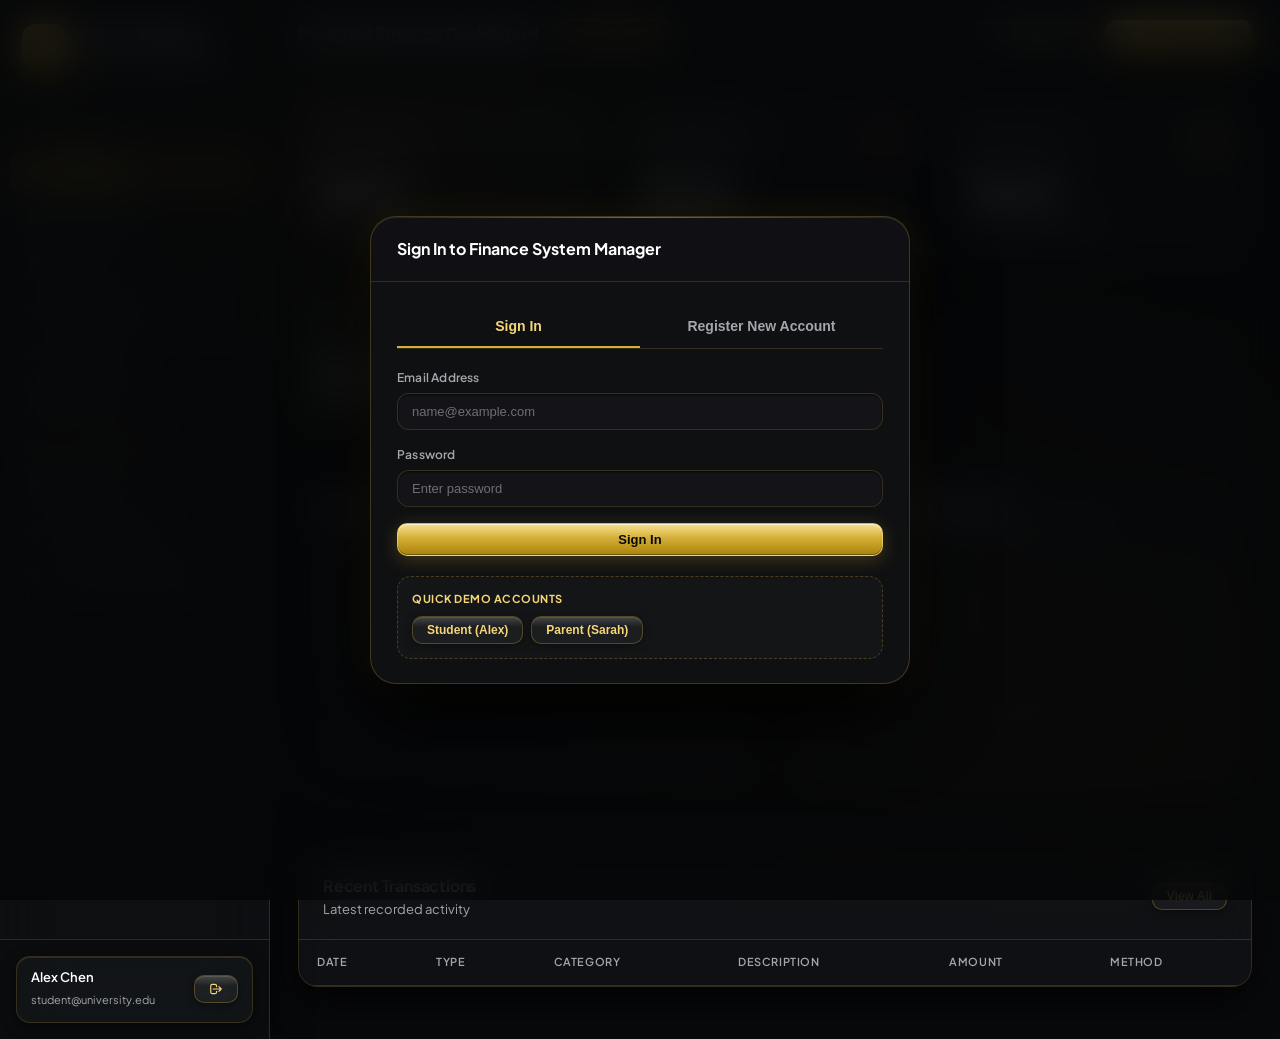
==== commit bf09b75a: "Transform UI into luxury black-and-gold fintech design with glassmorphism and flowing metallic strea" ====
--- a/frontend/index.html
+++ b/frontend/index.html
@@ -7,15 +7,37 @@
   <link rel="stylesheet" href="css/style.css">
   <link rel="preconnect" href="https://fonts.googleapis.com">
   <link rel="preconnect" href="https://fonts.gstatic.com" crossorigin>
-  <link href="https://fonts.googleapis.com/css2?family=Inter:wght@400;500;600;700;800&display=swap" rel="stylesheet">
+  <link href="https://fonts.googleapis.com/css2?family=Plus+Jakarta+Sans:wght@400;500;600;700;800&family=Inter:wght@400;500;600;700;800&display=swap" rel="stylesheet">
 </head>
 <body>
 
-  <!-- Ambient Atmospheric Glowing Orbs (Liquid Depth) -->
+  <!-- Ambient Luxury Golden Glow & Flowing Streamlines Canvas -->
   <div class="ambient-glow-mesh" aria-hidden="true">
     <div class="ambient-orb orb-primary"></div>
     <div class="ambient-orb orb-secondary"></div>
     <div class="ambient-orb orb-accent"></div>
+    <svg class="gold-waves-svg" viewBox="0 0 1440 900" preserveAspectRatio="none" fill="none">
+      <defs>
+        <linearGradient id="goldWaveGrad1" x1="0%" y1="0%" x2="100%" y2="80%">
+          <stop offset="0%" stop-color="#D4AF37" stop-opacity="0.32" />
+          <stop offset="35%" stop-color="#F5D77A" stop-opacity="0.5" />
+          <stop offset="70%" stop-color="#8F6B18" stop-opacity="0.2" />
+          <stop offset="100%" stop-color="#D4AF37" stop-opacity="0" />
+        </linearGradient>
+        <linearGradient id="goldWaveGrad2" x1="100%" y1="100%" x2="0%" y2="20%">
+          <stop offset="0%" stop-color="#F5D77A" stop-opacity="0.25" />
+          <stop offset="50%" stop-color="#D4AF37" stop-opacity="0.4" />
+          <stop offset="100%" stop-color="#8F6B18" stop-opacity="0" />
+        </linearGradient>
+      </defs>
+      <path d="M-100,180 C280,320 540,60 920,220 C1200,340 1380,180 1560,120" stroke="url(#goldWaveGrad1)" stroke-width="1.8" opacity="0.7" />
+      <path d="M-100,210 C290,350 560,90 940,250 C1220,370 1400,210 1580,150" stroke="url(#goldWaveGrad1)" stroke-width="1.2" opacity="0.5" />
+      <path d="M-100,240 C300,380 580,120 960,280 C1240,400 1420,240 1600,180" stroke="url(#goldWaveGrad1)" stroke-width="0.8" opacity="0.35" />
+      <path d="M-80,270 C310,410 600,150 980,310 C1260,430 1440,270 1620,210" stroke="url(#goldWaveGrad1)" stroke-width="0.6" opacity="0.22" />
+      <path d="M300,920 C640,680 920,860 1280,660 C1400,590 1500,620 1600,600" stroke="url(#goldWaveGrad2)" stroke-width="1.6" opacity="0.6" />
+      <path d="M320,950 C660,710 940,890 1300,690 C1420,620 1520,650 1620,630" stroke="url(#goldWaveGrad2)" stroke-width="1.0" opacity="0.4" />
+      <path d="M340,980 C680,740 960,920 1320,720 C1440,650 1540,680 1640,660" stroke="url(#goldWaveGrad2)" stroke-width="0.7" opacity="0.25" />
+    </svg>
   </div>
 
   <!-- App Main Layout -->
--- a/frontend/css/style.css
+++ b/frontend/css/style.css
@@ -1,82 +1,99 @@
 /* ==============================================================
-   Finance System Manager — Liquid Glass & Frosted Glass Design System
-   Visual Direction: Apple Liquid-Glass & Premium Fintech Glassmorphism
-   Colors: Deep Midnight (#050713), Secondary Navy (#0A1230), Royal Blue (#2563FF)
+   Finance System Manager — World-Class Luxury Fintech Design System
+   Visual Direction: Obsidian Black & Metallic Gold Glassmorphism
+   Palette:
+     Primary Background: #08090B
+     Secondary Background: #101114
+     Card Background: rgba(255, 255, 255, 0.035)
+     Primary Gold: #D4AF37
+     Bright Gold: #F5D77A
+     Deep Gold: #8F6B18
+     Primary Text: #FFFFFF
+     Secondary Text: #A5A5AD
+     Borders: rgba(212, 175, 55, 0.18)
+     Glass Effect: rgba(255, 255, 255, 0.045)
    ============================================================== */
 
 :root {
-  /* Core Background Canvas */
-  --bg-main: #050713;
-  --bg-secondary: #0A1230;
-  --bg-glass-card: rgba(11, 20, 52, 0.62);
-  --bg-glass-card-hover: rgba(15, 27, 70, 0.74);
-  --bg-glass-modal: rgba(9, 17, 44, 0.88);
-  --bg-glass-input: rgba(6, 12, 32, 0.82);
-  --bg-glass-hover: rgba(77, 141, 255, 0.09);
-  --bg-glass-subtle: rgba(255, 255, 255, 0.035);
-
-  /* Primary Brand Lighting */
-  --primary: #2563FF;
-  --primary-hover: #1d4ed8;
-  --primary-light: rgba(37, 99, 255, 0.16);
-  --electric-blue: #4D8DFF;
-  --electric-cyan: #00D2FF;
-  --accent-blue-light: #70A6FF;
-  --border-glow: rgba(77, 141, 255, 0.28);
-  --royal-gradient: linear-gradient(135deg, #2563FF 0%, #1d4ed8 100%);
-  --liquid-button-gradient: linear-gradient(180deg, #3A78FF 0%, #1A54E8 100%);
-  --liquid-button-hover: linear-gradient(180deg, #4D8DFF 0%, #2563FF 100%);
-
-  /* High-Contrast Accessible Typography */
-  --text-main: #F5F7FF;
-  --text-primary: #F5F7FF;
-  --text-secondary: #A0B0D0;
-  --text-muted: #6B7C9E;
+  /* Core Luxury Background Canvas */
+  --bg-main: #08090B;
+  --bg-secondary: #101114;
+  --bg-glass-card: rgba(255, 255, 255, 0.035);
+  --bg-glass-card-hover: rgba(255, 255, 255, 0.055);
+  --bg-glass-modal: rgba(16, 17, 20, 0.95);
+  --bg-glass-input: rgba(20, 21, 26, 0.85);
+  --bg-glass-hover: rgba(212, 175, 55, 0.08);
+  --bg-glass-subtle: rgba(255, 255, 255, 0.025);
+
+  /* Metallic Gold Brand Colors */
+  --primary: #D4AF37;
+  --primary-bright: #F5D77A;
+  --primary-deep: #8F6B18;
+  --primary-hover: #E5C158;
+  --primary-light: rgba(212, 175, 55, 0.12);
+  --electric-blue: #F5D77A;
+  --electric-cyan: #D4AF37;
+  --accent-blue-light: #F5D77A;
+  --border-glow: rgba(212, 175, 55, 0.28);
+
+  /* Metallic Gold Gradients */
+  --royal-gradient: linear-gradient(135deg, #F5D77A 0%, #D4AF37 50%, #8F6B18 100%);
+  --liquid-button-gradient: linear-gradient(180deg, #F5D77A 0%, #D4AF37 45%, #AA820A 100%);
+  --liquid-button-hover: linear-gradient(180deg, #FFF0B8 0%, #E5C158 45%, #C29618 100%);
+  --gold-pill-active: linear-gradient(135deg, rgba(212, 175, 55, 0.18) 0%, rgba(143, 107, 24, 0.28) 100%);
+
+  /* High-Contrast Luxury Typography */
+  --text-main: #FFFFFF;
+  --text-primary: #FFFFFF;
+  --text-secondary: #A5A5AD;
+  --text-muted: #6E6E78;
   --text-white: #FFFFFF;
-
-  /* Fintech Status Indicators */
-  --success: #25D695;
-  --success-light: rgba(37, 214, 149, 0.14);
-  --success-border: rgba(37, 214, 149, 0.35);
-
-  --warning: #FFB84D;
-  --warning-light: rgba(255, 184, 77, 0.14);
-  --warning-border: rgba(255, 184, 77, 0.38);
-
-  --danger: #FF5D73;
-  --danger-light: rgba(255, 93, 115, 0.14);
-  --danger-border: rgba(255, 93, 115, 0.38);
-
-  --purple: #A78BFA;
-  --purple-light: rgba(167, 139, 250, 0.14);
-
-  /* Liquid Glass Specular Borders & Highlights */
-  --border: rgba(255, 255, 255, 0.10);
-  --border-subtle: rgba(255, 255, 255, 0.06);
-  --border-focus: #4D8DFF;
-  --border-card-hover: rgba(77, 141, 255, 0.38);
-
-  /* Multi-layered Realistic Shadows with Refracted Lighting */
-  --shadow-sm: 0 2px 10px 0 rgba(0, 0, 0, 0.4);
-  --shadow-glass: inset 0 1px 0 0 rgba(255, 255, 255, 0.18), 0 12px 36px 0 rgba(0, 0, 0, 0.55), 0 0 16px 0 rgba(37, 99, 255, 0.06);
-  --shadow-glass-hover: inset 0 1px 0 0 rgba(255, 255, 255, 0.28), 0 16px 48px 0 rgba(0, 0, 0, 0.65), 0 0 28px 0 rgba(77, 141, 255, 0.22);
-  --shadow-modal: inset 0 1px 0 0 rgba(255, 255, 255, 0.28), 0 32px 80px 0 rgba(0, 0, 0, 0.85), 0 0 40px 0 rgba(37, 99, 255, 0.2);
-
-  /* Apple Liquid-Glass Backdrop Blurs */
-  --blur-card: blur(24px) saturate(190%);
-  --blur-modal: blur(32px) saturate(200%);
-  --blur-nav: blur(26px) saturate(180%);
-
-  /* Apple-Inspired Curvature Radii */
+  --text-gold: #F5D77A;
+  --text-dark: #08090B;
+
+  /* Disciplined Fintech Indicators (Green/Red used strictly for financial direction) */
+  --success: #10B981;
+  --success-light: rgba(16, 185, 129, 0.12);
+  --success-border: rgba(16, 185, 129, 0.32);
+
+  --warning: #F59E0B;
+  --warning-light: rgba(245, 158, 11, 0.12);
+  --warning-border: rgba(245, 158, 11, 0.35);
+
+  --danger: #F43F5E;
+  --danger-light: rgba(244, 63, 94, 0.12);
+  --danger-border: rgba(244, 63, 94, 0.35);
+
+  --purple: #D4AF37;
+  --purple-light: rgba(212, 175, 55, 0.12);
+
+  /* Thin Metallic Gold Borders & Specular Hairlines */
+  --border: rgba(212, 175, 55, 0.18);
+  --border-subtle: rgba(255, 255, 255, 0.05);
+  --border-focus: #D4AF37;
+  --border-card-hover: rgba(212, 175, 55, 0.42);
+
+  /* Deep Luxury Multi-layered Shadows */
+  --shadow-sm: 0 2px 10px rgba(0, 0, 0, 0.5);
+  --shadow-glass: inset 0 1px 0 rgba(245, 215, 122, 0.16), 0 14px 38px rgba(0, 0, 0, 0.75), 0 0 22px rgba(212, 175, 55, 0.03);
+  --shadow-glass-hover: inset 0 1px 0 rgba(245, 215, 122, 0.3), 0 18px 48px rgba(0, 0, 0, 0.85), 0 0 28px rgba(212, 175, 55, 0.12);
+  --shadow-modal: inset 0 1px 0 rgba(245, 215, 122, 0.28), 0 32px 80px rgba(0, 0, 0, 0.95), 0 0 45px rgba(212, 175, 55, 0.1);
+
+  /* Sophisticated Glassmorphism Blurs */
+  --blur-card: blur(24px) saturate(160%);
+  --blur-modal: blur(32px) saturate(180%);
+  --blur-nav: blur(28px) saturate(170%);
+
+  /* Curvature Radii */
   --radius-xs: 6px;
   --radius-sm: 10px;
-  --radius-md: 16px;
-  --radius-lg: 22px;
-  --radius-xl: 28px;
+  --radius-md: 14px;
+  --radius-lg: 20px;
+  --radius-xl: 26px;
   --radius-full: 9999px;
 
   --transition: all 0.24s cubic-bezier(0.16, 1, 0.3, 1);
-  --font-sans: 'Inter', -apple-system, BlinkMacSystemFont, "SF Pro Display", "Segoe UI", Roboto, sans-serif;
+  --font-sans: 'Plus Jakarta Sans', 'Inter', -apple-system, BlinkMacSystemFont, "SF Pro Display", "Segoe UI", Roboto, sans-serif;
 }
 
 * {
@@ -93,9 +110,9 @@
   font-family: var(--font-sans);
   background-color: var(--bg-main);
   background-image: 
-    radial-gradient(circle at 10% 12%, rgba(37, 99, 255, 0.12) 0%, transparent 45%),
-    radial-gradient(circle at 90% 88%, rgba(77, 141, 255, 0.09) 0%, transparent 45%),
-    radial-gradient(circle at 50% 50%, rgba(10, 18, 48, 0.65) 0%, transparent 75%);
+    radial-gradient(circle at 12% 14%, rgba(212, 175, 55, 0.07) 0%, transparent 45%),
+    radial-gradient(circle at 88% 86%, rgba(143, 107, 24, 0.08) 0%, transparent 50%),
+    radial-gradient(circle at 50% 50%, rgba(16, 17, 20, 0.85) 0%, transparent 80%);
   background-attachment: fixed;
   color: var(--text-main);
   line-height: 1.5;
@@ -107,7 +124,7 @@
 }
 
 /* ==============================================================
-   Ambient Glowing Backdrop Light Orbs (Liquid Depth Canvas)
+   Ambient Luxury Backdrop Canvas & Flowing Golden Lines
    ============================================================== */
 .ambient-glow-mesh {
   position: fixed;
@@ -120,70 +137,79 @@
 .ambient-orb {
   position: absolute;
   border-radius: 50%;
-  filter: blur(130px);
-  opacity: 0.5;
+  filter: blur(140px);
+  opacity: 0.35;
   will-change: transform;
 }
 
 .orb-primary {
+  width: 580px;
+  height: 580px;
+  top: -150px;
+  left: 10%;
+  background: radial-gradient(circle, rgba(212, 175, 55, 0.22) 0%, rgba(143, 107, 24, 0.12) 50%, transparent 80%);
+  animation: orbFloat1 24s infinite ease-in-out alternate;
+}
+
+.orb-secondary {
   width: 520px;
   height: 520px;
-  top: -120px;
-  left: 15%;
-  background: radial-gradient(circle, #1E40AF 0%, rgba(37, 99, 255, 0.45) 50%, transparent 80%);
-  animation: orbFloat1 22s infinite ease-in-out alternate;
-}
-
-.orb-secondary {
-  width: 460px;
-  height: 460px;
-  bottom: 8%;
+  bottom: 5%;
   right: 5%;
-  background: radial-gradient(circle, #0284C7 0%, rgba(77, 141, 255, 0.4) 50%, transparent 80%);
-  animation: orbFloat2 26s infinite ease-in-out alternate;
+  background: radial-gradient(circle, rgba(245, 215, 122, 0.16) 0%, rgba(212, 175, 55, 0.08) 50%, transparent 80%);
+  animation: orbFloat2 28s infinite ease-in-out alternate;
 }
 
 .orb-accent {
-  width: 400px;
-  height: 400px;
+  width: 440px;
+  height: 440px;
   top: 45%;
-  left: -100px;
-  background: radial-gradient(circle, #4338CA 0%, rgba(99, 102, 241, 0.35) 50%, transparent 80%);
-  animation: orbFloat3 18s infinite ease-in-out alternate;
+  left: -120px;
+  background: radial-gradient(circle, rgba(143, 107, 24, 0.18) 0%, rgba(212, 175, 55, 0.06) 50%, transparent 80%);
+  animation: orbFloat3 20s infinite ease-in-out alternate;
+}
+
+.gold-waves-svg {
+  position: absolute;
+  inset: 0;
+  width: 100%;
+  height: 100%;
+  pointer-events: none;
+  opacity: 0.72;
 }
 
 @keyframes orbFloat1 {
   0% { transform: translate(0, 0) scale(1); }
-  50% { transform: translate(60px, 40px) scale(1.08); }
-  100% { transform: translate(-40px, 20px) scale(0.96); }
+  50% { transform: translate(50px, 30px) scale(1.06); }
+  100% { transform: translate(-30px, 20px) scale(0.96); }
 }
 
 @keyframes orbFloat2 {
   0% { transform: translate(0, 0) scale(1); }
-  50% { transform: translate(-50px, -60px) scale(1.12); }
-  100% { transform: translate(30px, -20px) scale(0.94); }
+  50% { transform: translate(-40px, -50px) scale(1.08); }
+  100% { transform: translate(30px, -15px) scale(0.95); }
 }
 
 @keyframes orbFloat3 {
-  0% { transform: translate(0, 0) scale(0.95); }
-  50% { transform: translate(40px, -30px) scale(1.05); }
-  100% { transform: translate(-20px, 40px) scale(1); }
+  0% { transform: translate(0, 0) scale(0.96); }
+  50% { transform: translate(35px, -25px) scale(1.04); }
+  100% { transform: translate(-15px, 35px) scale(1); }
 }
 
 /* Custom High-Precision Scrollbars */
 ::-webkit-scrollbar {
-  width: 7px;
-  height: 7px;
+  width: 6px;
+  height: 6px;
 }
 ::-webkit-scrollbar-track {
-  background: rgba(5, 7, 19, 0.8);
+  background: rgba(8, 9, 11, 0.9);
 }
 ::-webkit-scrollbar-thumb {
-  background: rgba(77, 141, 255, 0.28);
+  background: rgba(212, 175, 55, 0.28);
   border-radius: var(--radius-full);
 }
 ::-webkit-scrollbar-thumb:hover {
-  background: rgba(77, 141, 255, 0.5);
+  background: rgba(245, 215, 122, 0.55);
 }
 
 /* ==============================================================
@@ -197,15 +223,15 @@
 }
 
 /* ==============================================================
-   Sidebar / Frosted Navigation Rail
+   Sidebar / Luxury Frosted Navigation Rail
    ============================================================== */
 .sidebar {
   width: 270px;
-  background: rgba(8, 15, 42, 0.72);
+  background: rgba(16, 17, 20, 0.78);
   backdrop-filter: var(--blur-modal);
   -webkit-backdrop-filter: var(--blur-modal);
   border-right: 1px solid var(--border);
-  box-shadow: 4px 0 24px rgba(0, 0, 0, 0.35);
+  box-shadow: 4px 0 28px rgba(0, 0, 0, 0.65);
   color: var(--text-secondary);
   display: flex;
   flex-direction: column;
@@ -231,22 +257,22 @@
   left: 20px;
   right: 20px;
   height: 1px;
-  background: linear-gradient(90deg, transparent, rgba(77, 141, 255, 0.35), transparent);
+  background: linear-gradient(90deg, transparent, rgba(212, 175, 55, 0.4), transparent);
 }
 
 .brand-icon {
-  width: 42px;
-  height: 42px;
+  width: 44px;
+  height: 44px;
   background: var(--liquid-button-gradient);
   border-radius: var(--radius-md);
   display: flex;
   align-items: center;
   justify-content: center;
-  font-size: 20px;
+  font-size: 21px;
   font-weight: 800;
-  color: var(--text-white);
-  box-shadow: inset 0 1px 0 rgba(255, 255, 255, 0.4), 0 0 20px rgba(37, 99, 255, 0.55);
-  border: 1px solid rgba(255, 255, 255, 0.25);
+  color: var(--text-dark);
+  box-shadow: inset 0 1px 0 rgba(255, 255, 255, 0.6), 0 4px 16px rgba(212, 175, 55, 0.35);
+  border: 1px solid rgba(245, 215, 122, 0.6);
   flex-shrink: 0;
 }
 
@@ -254,14 +280,14 @@
   font-size: 16px;
   font-weight: 700;
   color: var(--text-main);
-  letter-spacing: -0.3px;
+  letter-spacing: -0.2px;
   line-height: 1.2;
 }
 
 .brand-info p {
   font-size: 11px;
   color: var(--text-secondary);
-  letter-spacing: 0.2px;
+  letter-spacing: 0.3px;
   margin-top: 2px;
 }
 
@@ -278,9 +304,9 @@
   font-size: 10px;
   font-weight: 700;
   text-transform: uppercase;
-  color: #5d759e;
+  color: var(--primary-deep);
   padding: 16px 12px 6px;
-  letter-spacing: 0.8px;
+  letter-spacing: 0.9px;
 }
 
 .nav-item {
@@ -304,26 +330,26 @@
 
 .nav-item:hover {
   background: var(--bg-glass-hover);
-  color: var(--text-main);
-  border-color: rgba(77, 141, 255, 0.18);
+  color: var(--text-gold);
+  border-color: rgba(212, 175, 55, 0.25);
   transform: translateX(2px);
 }
 
-/* Liquid Pill Active Navigation State */
+/* Luxury Gold Pill Active Navigation State */
 .nav-item.active {
-  background: linear-gradient(135deg, rgba(37, 99, 255, 0.92) 0%, rgba(29, 78, 216, 0.92) 100%);
-  color: var(--text-white);
+  background: var(--gold-pill-active);
+  color: #F5D77A;
   font-weight: 600;
   box-shadow: 
-    inset 0 1px 0 rgba(255, 255, 255, 0.35),
-    0 4px 18px rgba(37, 99, 255, 0.45),
-    0 0 10px rgba(77, 141, 255, 0.35);
-  border: 1px solid rgba(255, 255, 255, 0.25);
+    inset 0 1px 0 rgba(245, 215, 122, 0.25),
+    0 4px 16px rgba(0, 0, 0, 0.45),
+    0 0 12px rgba(212, 175, 55, 0.15);
+  border: 1px solid rgba(212, 175, 55, 0.45);
 }
 
 .nav-item.active svg {
-  color: #FFFFFF;
-  filter: drop-shadow(0 0 6px rgba(255, 255, 255, 0.5));
+  color: #F5D77A;
+  filter: drop-shadow(0 0 6px rgba(212, 175, 55, 0.45));
 }
 
 .nav-item svg {
@@ -337,14 +363,14 @@
 .sidebar-footer {
   padding: 16px;
   border-top: 1px solid var(--border);
-  background: rgba(5, 9, 24, 0.55);
+  background: rgba(10, 11, 14, 0.65);
 }
 
 .user-profile-badge {
-  background: rgba(13, 24, 60, 0.65);
+  background: rgba(255, 255, 255, 0.035);
   backdrop-filter: var(--blur-card);
   border: 1px solid var(--border);
-  box-shadow: inset 0 1px 0 rgba(255, 255, 255, 0.12), 0 4px 12px rgba(0, 0, 0, 0.3);
+  box-shadow: inset 0 1px 0 rgba(245, 215, 122, 0.12), 0 4px 14px rgba(0, 0, 0, 0.5);
   border-radius: var(--radius-md);
   padding: 12px 14px;
   display: flex;
@@ -369,8 +395,8 @@
   display: none;
   position: fixed;
   inset: 0;
-  background: rgba(2, 5, 14, 0.75);
-  backdrop-filter: blur(8px);
+  background: rgba(4, 5, 7, 0.85);
+  backdrop-filter: blur(10px);
   z-index: 45;
 }
 
@@ -387,11 +413,11 @@
 
 .top-header {
   height: 68px;
-  background: rgba(8, 15, 42, 0.72);
+  background: rgba(16, 17, 20, 0.78);
   backdrop-filter: var(--blur-nav);
   -webkit-backdrop-filter: var(--blur-nav);
   border-bottom: 1px solid var(--border);
-  box-shadow: 0 4px 20px rgba(0, 0, 0, 0.3);
+  box-shadow: 0 4px 24px rgba(0, 0, 0, 0.55);
   display: flex;
   align-items: center;
   justify-content: space-between;
@@ -409,7 +435,7 @@
 
 .menu-toggle-btn {
   display: none;
-  background: rgba(17, 27, 58, 0.65);
+  background: rgba(255, 255, 255, 0.04);
   border: 1px solid var(--border);
   color: var(--text-main);
   padding: 6px 10px;
@@ -419,8 +445,8 @@
 }
 
 .menu-toggle-btn:hover {
-  background: rgba(77, 141, 255, 0.15);
-  border-color: var(--electric-blue);
+  background: rgba(212, 175, 55, 0.12);
+  border-color: var(--primary);
 }
 
 .header-title {
@@ -436,7 +462,7 @@
   gap: 12px;
 }
 
-/* Role Badges — Frosted Jewel Pills */
+/* Role Badges — Luxury Gold Jewel Pills */
 .role-badge {
   padding: 5px 12px;
   border-radius: var(--radius-full);
@@ -451,24 +477,24 @@
 }
 
 .role-badge.student {
-  background: var(--success-light);
-  color: var(--success);
-  border: 1px solid var(--success-border);
-  box-shadow: inset 0 1px 0 rgba(255, 255, 255, 0.2), 0 0 14px rgba(37, 214, 149, 0.2);
+  background: rgba(212, 175, 55, 0.12);
+  color: #F5D77A;
+  border: 1px solid rgba(212, 175, 55, 0.38);
+  box-shadow: inset 0 1px 0 rgba(245, 215, 122, 0.25), 0 0 12px rgba(212, 175, 55, 0.15);
 }
 
 .role-badge.parent {
-  background: var(--purple-light);
-  color: var(--purple);
-  border: 1px solid rgba(167, 139, 250, 0.35);
-  box-shadow: inset 0 1px 0 rgba(255, 255, 255, 0.2), 0 0 14px rgba(167, 139, 250, 0.2);
+  background: rgba(255, 255, 255, 0.06);
+  color: #E2E8F0;
+  border: 1px solid rgba(212, 175, 55, 0.25);
+  box-shadow: inset 0 1px 0 rgba(255, 255, 255, 0.15);
 }
 
 /* Persistent Parent Read-Only Alert Banner */
 .read-only-banner {
-  background: rgba(37, 99, 255, 0.12);
+  background: rgba(212, 175, 55, 0.08);
   backdrop-filter: var(--blur-card);
-  border-bottom: 1px solid rgba(77, 141, 255, 0.25);
+  border-bottom: 1px solid rgba(212, 175, 55, 0.25);
   color: var(--text-main);
   padding: 12px 28px;
   font-size: 13px;
@@ -476,22 +502,22 @@
   display: flex;
   align-items: center;
   justify-content: space-between;
-  box-shadow: inset 0 -1px 0 rgba(77, 141, 255, 0.15);
+  box-shadow: inset 0 -1px 0 rgba(212, 175, 55, 0.12);
 }
 
 .read-only-banner strong {
-  color: var(--electric-blue);
-}
-
-/* ==============================================================
-   Liquid Glass Buttons & Controls
+  color: #F5D77A;
+}
+
+/* ==============================================================
+   Luxury Brushed Gold Buttons & Controls
    ============================================================== */
 .btn {
   display: inline-flex;
   align-items: center;
   justify-content: center;
   gap: 8px;
-  padding: 8px 16px;
+  padding: 8px 18px;
   font-size: 13px;
   font-weight: 600;
   border-radius: var(--radius-sm);
@@ -510,78 +536,84 @@
   left: 0;
   right: 0;
   height: 40%;
-  background: linear-gradient(180deg, rgba(255, 255, 255, 0.15) 0%, transparent 100%);
+  background: linear-gradient(180deg, rgba(255, 255, 255, 0.18) 0%, transparent 100%);
   pointer-events: none;
   border-radius: inherit;
 }
 
+/* Primary Brushed Metallic Gold Button */
 .btn-primary {
   background: var(--liquid-button-gradient);
-  color: var(--text-white);
-  border: 1px solid rgba(255, 255, 255, 0.22);
+  color: #08090B;
+  font-weight: 700;
+  border: 1px solid rgba(245, 215, 122, 0.6);
   box-shadow: 
-    inset 0 1px 0 0 rgba(255, 255, 255, 0.35),
-    0 4px 16px 0 rgba(37, 99, 255, 0.45);
+    inset 0 1px 0 0 rgba(255, 255, 255, 0.6),
+    inset 0 -1px 0 0 rgba(0, 0, 0, 0.35),
+    0 4px 18px 0 rgba(212, 175, 55, 0.25);
 }
 
 .btn-primary:hover {
   background: var(--liquid-button-hover);
   box-shadow: 
-    inset 0 1px 0 0 rgba(255, 255, 255, 0.45),
-    0 6px 22px 0 rgba(37, 99, 255, 0.6);
+    inset 0 1px 0 0 rgba(255, 255, 255, 0.75),
+    0 6px 24px 0 rgba(212, 175, 55, 0.45);
   transform: translateY(-1px);
-}
-
+  color: #050608;
+}
+
+/* Secondary Dark Obsidian Glass Button with Metallic Gold Border */
 .btn-secondary {
-  background: rgba(14, 25, 60, 0.65);
-  color: var(--text-main);
-  border: 1px solid var(--border);
+  background: rgba(255, 255, 255, 0.035);
+  color: var(--text-gold);
+  border: 1px solid rgba(212, 175, 55, 0.3);
   backdrop-filter: blur(12px);
-  box-shadow: inset 0 1px 0 rgba(255, 255, 255, 0.12), 0 2px 8px rgba(0, 0, 0, 0.3);
+  box-shadow: inset 0 1px 0 rgba(245, 215, 122, 0.12), 0 2px 8px rgba(0, 0, 0, 0.4);
 }
 
 .btn-secondary:hover {
-  background: rgba(24, 40, 92, 0.75);
-  border-color: rgba(77, 141, 255, 0.4);
-  color: var(--text-white);
+  background: rgba(212, 175, 55, 0.1);
+  border-color: #D4AF37;
+  color: #FFFFFF;
   transform: translateY(-1px);
 }
 
 .btn-success {
-  background: linear-gradient(180deg, #2EDDA0 0%, #17B87C 100%);
-  color: #032014;
+  background: linear-gradient(180deg, #10B981 0%, #059669 100%);
+  color: #FFFFFF;
   font-weight: 700;
-  border: 1px solid rgba(255, 255, 255, 0.3);
-  box-shadow: 
-    inset 0 1px 0 rgba(255, 255, 255, 0.4),
-    0 4px 16px rgba(37, 214, 149, 0.4);
-}
-
-.btn-success:hover {
-  box-shadow: 
-    inset 0 1px 0 rgba(255, 255, 255, 0.5),
-    0 6px 22px rgba(37, 214, 149, 0.6);
-  transform: translateY(-1px);
-}
-
-.btn-danger {
-  background: linear-gradient(180deg, #FF6F83 0%, #E0354E 100%);
-  color: var(--text-white);
   border: 1px solid rgba(255, 255, 255, 0.25);
   box-shadow: 
     inset 0 1px 0 rgba(255, 255, 255, 0.35),
-    0 4px 16px rgba(255, 93, 115, 0.4);
+    0 4px 16px rgba(16, 185, 129, 0.35);
+}
+
+.btn-success:hover {
+  box-shadow: 
+    inset 0 1px 0 rgba(255, 255, 255, 0.45),
+    0 6px 22px rgba(16, 185, 129, 0.5);
+  transform: translateY(-1px);
+}
+
+.btn-danger {
+  background: linear-gradient(180deg, #F43F5E 0%, #BE123C 100%);
+  color: #FFFFFF;
+  font-weight: 700;
+  border: 1px solid rgba(255, 255, 255, 0.22);
+  box-shadow: 
+    inset 0 1px 0 rgba(255, 255, 255, 0.35),
+    0 4px 16px rgba(244, 63, 94, 0.35);
 }
 
 .btn-danger:hover {
   box-shadow: 
     inset 0 1px 0 rgba(255, 255, 255, 0.45),
-    0 6px 22px rgba(255, 93, 115, 0.6);
+    0 6px 22px rgba(244, 63, 94, 0.5);
   transform: translateY(-1px);
 }
 
 .btn-sm {
-  padding: 6px 12px;
+  padding: 6px 14px;
   font-size: 12px;
 }
 
@@ -639,7 +671,7 @@
   overflow: hidden;
 }
 
-/* Liquid Specular Sheen on Top of Glass Cards */
+/* Specular Metallic Hairline on Top of Cards */
 .metric-card::before {
   content: "";
   position: absolute;
@@ -647,14 +679,14 @@
   left: 0;
   right: 0;
   height: 1px;
-  background: linear-gradient(90deg, transparent, rgba(255, 255, 255, 0.28), transparent);
+  background: linear-gradient(90deg, transparent 0%, rgba(245, 215, 122, 0.35) 50%, transparent 100%);
 }
 
 .metric-card::after {
   content: "";
   position: absolute;
   inset: 0;
-  background: linear-gradient(135deg, rgba(255, 255, 255, 0.04) 0%, transparent 60%);
+  background: linear-gradient(135deg, rgba(255, 255, 255, 0.025) 0%, transparent 60%);
   pointer-events: none;
 }
 
@@ -689,8 +721,8 @@
   display: flex;
   align-items: center;
   justify-content: center;
-  border: 1px solid rgba(255, 255, 255, 0.14);
-  box-shadow: inset 0 1px 0 rgba(255, 255, 255, 0.25);
+  border: 1px solid rgba(212, 175, 55, 0.25);
+  box-shadow: inset 0 1px 0 rgba(245, 215, 122, 0.2);
   flex-shrink: 0;
 }
 
@@ -734,11 +766,11 @@
   left: 0;
   right: 0;
   height: 1px;
-  background: linear-gradient(90deg, transparent, rgba(255, 255, 255, 0.22), transparent);
+  background: linear-gradient(90deg, transparent 0%, rgba(245, 215, 122, 0.3) 50%, transparent 100%);
 }
 
 .card:hover {
-  border-color: rgba(77, 141, 255, 0.3);
+  border-color: rgba(212, 175, 55, 0.35);
 }
 
 .card-header {
@@ -747,7 +779,7 @@
   display: flex;
   align-items: center;
   justify-content: space-between;
-  background: rgba(11, 20, 52, 0.5);
+  background: rgba(16, 17, 20, 0.65);
   position: relative;
 }
 
@@ -799,7 +831,7 @@
 }
 
 th {
-  background: rgba(10, 18, 48, 0.85);
+  background: rgba(16, 17, 20, 0.92);
   color: var(--text-secondary);
   font-weight: 600;
   padding: 14px 18px;
@@ -811,7 +843,7 @@
 
 td {
   padding: 15px 18px;
-  border-bottom: 1px solid rgba(255, 255, 255, 0.05);
+  border-bottom: 1px solid rgba(255, 255, 255, 0.04);
   color: var(--text-main);
   transition: var(--transition);
 }
@@ -825,7 +857,7 @@
 }
 
 tr:hover td {
-  background: rgba(77, 141, 255, 0.08);
+  background: rgba(212, 175, 55, 0.035);
 }
 
 /* Badges */
@@ -895,20 +927,20 @@
   background: var(--bg-glass-input);
   color: var(--text-main);
   transition: var(--transition);
-  box-shadow: inset 0 1px 2px rgba(0, 0, 0, 0.3);
+  box-shadow: inset 0 1px 2px rgba(0, 0, 0, 0.5);
 }
 
 .form-control:focus {
   outline: none;
   border-color: var(--border-focus);
   box-shadow: 
-    0 0 0 3px rgba(77, 141, 255, 0.3),
-    inset 0 1px 2px rgba(0, 0, 0, 0.4);
-  background: rgba(12, 22, 54, 0.95);
+    0 0 0 3px rgba(212, 175, 55, 0.25),
+    inset 0 1px 2px rgba(0, 0, 0, 0.6);
+  background: rgba(22, 23, 28, 0.95);
 }
 
 .form-control::placeholder {
-  color: #556b92;
+  color: #6E6E78;
 }
 
 select.form-control option {
@@ -937,9 +969,9 @@
 .modal-overlay {
   position: fixed;
   inset: 0;
-  background: rgba(2, 5, 14, 0.78);
-  backdrop-filter: blur(18px);
-  -webkit-backdrop-filter: blur(18px);
+  background: rgba(4, 5, 7, 0.82);
+  backdrop-filter: blur(20px);
+  -webkit-backdrop-filter: blur(20px);
   display: none;
   align-items: center;
   justify-content: center;
@@ -955,7 +987,7 @@
   background: var(--bg-glass-modal);
   backdrop-filter: var(--blur-modal);
   -webkit-backdrop-filter: var(--blur-modal);
-  border: 1px solid rgba(255, 255, 255, 0.18);
+  border: 1px solid rgba(212, 175, 55, 0.25);
   border-radius: var(--radius-xl);
   width: 100%;
   max-width: 540px;
@@ -972,7 +1004,7 @@
   left: 0;
   right: 0;
   height: 1px;
-  background: linear-gradient(90deg, transparent, rgba(255, 255, 255, 0.35), transparent);
+  background: linear-gradient(90deg, transparent 0%, rgba(245, 215, 122, 0.4) 50%, transparent 100%);
 }
 
 @keyframes modalScale {
@@ -986,7 +1018,7 @@
   display: flex;
   align-items: center;
   justify-content: space-between;
-  background: rgba(12, 22, 56, 0.6);
+  background: rgba(16, 17, 20, 0.75);
 }
 
 .modal-header h3 {
@@ -1024,7 +1056,7 @@
 
 .modal-footer {
   padding: 18px 26px;
-  background: rgba(12, 22, 56, 0.6);
+  background: rgba(16, 17, 20, 0.75);
   border-top: 1px solid var(--border);
   display: flex;
   justify-content: flex-end;
@@ -1045,13 +1077,13 @@
 }
 
 .toast {
-  background: rgba(12, 22, 52, 0.94);
+  background: rgba(16, 17, 20, 0.95);
   backdrop-filter: var(--blur-card);
   border-radius: var(--radius-md);
   padding: 14px 18px;
   box-shadow: 
-    inset 0 1px 0 rgba(255, 255, 255, 0.2),
-    0 12px 36px rgba(0, 0, 0, 0.65);
+    inset 0 1px 0 rgba(245, 215, 122, 0.2),
+    0 14px 38px rgba(0, 0, 0, 0.85);
   border: 1px solid var(--border);
   border-left: 4px solid var(--primary);
   display: flex;
@@ -1097,13 +1129,13 @@
 }
 
 .auth-tab-btn.active {
-  color: var(--electric-blue);
-  border-bottom-color: var(--electric-blue);
+  color: var(--primary-bright);
+  border-bottom-color: var(--primary);
 }
 
 .quick-demo-box {
-  background: rgba(10, 18, 44, 0.7);
-  border: 1px dashed rgba(77, 141, 255, 0.28);
+  background: rgba(255, 255, 255, 0.025);
+  border: 1px dashed rgba(212, 175, 55, 0.28);
   border-radius: var(--radius-md);
   padding: 14px;
   margin-top: 20px;
@@ -1112,7 +1144,7 @@
 .quick-demo-box h5 {
   font-size: 11px;
   font-weight: 700;
-  color: var(--electric-blue);
+  color: var(--primary-bright);
   text-transform: uppercase;
   margin-bottom: 8px;
   letter-spacing: 0.5px;
@@ -1138,7 +1170,7 @@
 .sub-nav-btn {
   padding: 9px 18px;
   border-radius: var(--radius-md);
-  background: rgba(14, 25, 60, 0.5);
+  background: rgba(255, 255, 255, 0.035);
   border: 1px solid var(--border);
   font-size: 13px;
   font-weight: 600;
@@ -1150,17 +1182,18 @@
 
 .sub-nav-btn:hover {
   background: var(--bg-glass-hover);
-  color: var(--text-main);
-  border-color: var(--electric-blue);
+  color: var(--text-gold);
+  border-color: rgba(212, 175, 55, 0.35);
 }
 
 .sub-nav-btn.active {
   background: var(--liquid-button-gradient);
-  color: var(--text-white);
-  border-color: rgba(255, 255, 255, 0.25);
+  color: #08090B;
+  font-weight: 700;
+  border-color: rgba(245, 215, 122, 0.6);
   box-shadow: 
-    inset 0 1px 0 rgba(255, 255, 255, 0.35),
-    0 4px 16px rgba(37, 99, 255, 0.45);
+    inset 0 1px 0 rgba(255, 255, 255, 0.5),
+    0 4px 16px rgba(212, 175, 55, 0.25);
 }
 
 .intel-panel {
@@ -1175,8 +1208,8 @@
 .progress-bar-bg {
   width: 100%;
   height: 8px;
-  background: rgba(6, 12, 32, 0.9);
-  border: 1px solid rgba(77, 141, 255, 0.18);
+  background: rgba(16, 17, 20, 0.9);
+  border: 1px solid rgba(212, 175, 55, 0.18);
   border-radius: var(--radius-full);
   overflow: hidden;
   margin-top: 8px;
@@ -1184,24 +1217,24 @@
 
 .progress-bar-fill {
   height: 100%;
-  background: linear-gradient(90deg, #2563FF, #4D8DFF);
+  background: linear-gradient(90deg, #8F6B18, #D4AF37, #F5D77A);
   border-radius: var(--radius-full);
   transition: width 0.4s ease;
-  box-shadow: 0 0 12px rgba(37, 99, 255, 0.6);
+  box-shadow: 0 0 10px rgba(212, 175, 55, 0.4);
 }
 
 .progress-bar-fill.over {
-  background: linear-gradient(90deg, #FF5D73, #dc2626);
-  box-shadow: 0 0 12px rgba(255, 93, 115, 0.6);
+  background: linear-gradient(90deg, #E11D48, #F43F5E);
+  box-shadow: 0 0 10px rgba(244, 63, 94, 0.4);
 }
 
 .progress-bar-fill.warning {
-  background: linear-gradient(90deg, #FFB84D, #f59e0b);
-  box-shadow: 0 0 12px rgba(255, 184, 77, 0.6);
-}
-
-/* ==============================================================
-   Frosted Liquid AI Conversational Interface
+  background: linear-gradient(90deg, #D97706, #F59E0B);
+  box-shadow: 0 0 10px rgba(245, 158, 11, 0.4);
+}
+
+/* ==============================================================
+   Luxury Frosted AI Conversational Interface ("Shyam's Finance AI")
    ============================================================== */
 .chat-container {
   display: flex;
@@ -1209,7 +1242,7 @@
   height: 520px;
   border: 1px solid var(--border);
   border-radius: var(--radius-xl);
-  background: rgba(9, 17, 44, 0.78);
+  background: rgba(16, 17, 20, 0.88);
   backdrop-filter: var(--blur-card);
   -webkit-backdrop-filter: var(--blur-card);
   overflow: hidden;
@@ -1224,7 +1257,7 @@
   left: 0;
   right: 0;
   height: 1px;
-  background: linear-gradient(90deg, transparent, rgba(255, 255, 255, 0.28), transparent);
+  background: linear-gradient(90deg, transparent 0%, rgba(245, 215, 122, 0.35) 50%, transparent 100%);
 }
 
 .chat-header-bar {
@@ -1232,7 +1265,7 @@
   align-items: center;
   justify-content: space-between;
   padding: 14px 20px;
-  background: rgba(12, 22, 56, 0.65);
+  background: rgba(12, 13, 16, 0.85);
   border-bottom: 1px solid var(--border);
 }
 
@@ -1255,27 +1288,27 @@
   word-break: break-word;
 }
 
-/* AI Bot Bubble: Translucent Frosted Dark Glass */
+/* AI Bot Bubble: Translucent Frosted Dark Glass with Gold Hairline */
 .chat-bubble.bot {
-  background: rgba(14, 25, 62, 0.76);
+  background: rgba(255, 255, 255, 0.035);
   backdrop-filter: blur(16px);
-  border: 1px solid rgba(255, 255, 255, 0.12);
+  border: 1px solid rgba(212, 175, 55, 0.18);
   box-shadow: 
-    inset 0 1px 0 rgba(255, 255, 255, 0.15),
-    0 4px 18px rgba(0, 0, 0, 0.3);
+    inset 0 1px 0 rgba(245, 215, 122, 0.12),
+    0 4px 18px rgba(0, 0, 0, 0.4);
   color: var(--text-main);
   align-self: flex-start;
   border-bottom-left-radius: 4px;
 }
 
-/* User Bubble: Liquid Royal Blue Frosted Glass */
+/* User Bubble: Brushed Gold Jewel Tone */
 .chat-bubble.user {
-  background: linear-gradient(135deg, rgba(37, 99, 255, 0.92) 0%, rgba(29, 78, 216, 0.92) 100%);
-  border: 1px solid rgba(255, 255, 255, 0.24);
+  background: linear-gradient(135deg, rgba(212, 175, 55, 0.22) 0%, rgba(143, 107, 24, 0.32) 100%);
+  border: 1px solid rgba(245, 215, 122, 0.42);
   box-shadow: 
-    inset 0 1px 0 rgba(255, 255, 255, 0.38),
-    0 4px 18px rgba(37, 99, 255, 0.4);
-  color: var(--text-white);
+    inset 0 1px 0 rgba(245, 215, 122, 0.3),
+    0 4px 18px rgba(0, 0, 0, 0.4);
+  color: #FFFFFF;
   align-self: flex-end;
   border-bottom-right-radius: 4px;
 }
@@ -1285,7 +1318,7 @@
   font-weight: 700;
   margin-top: 6px;
   margin-bottom: 8px;
-  color: var(--accent-blue-light);
+  color: var(--primary-bright);
 }
 
 .chat-bubble.bot ul, .chat-bubble.bot ol {
@@ -1311,8 +1344,8 @@
   height: 7px;
   margin-right: 5px;
   border-radius: 50%;
-  background-color: var(--electric-blue);
-  box-shadow: 0 0 8px rgba(77, 141, 255, 0.8);
+  background-color: var(--primary);
+  box-shadow: 0 0 8px rgba(212, 175, 55, 0.8);
   animation: typingBounce 1.4s infinite ease-in-out both;
 }
 
@@ -1327,7 +1360,7 @@
 .chat-input-bar {
   padding: 14px 18px;
   border-top: 1px solid var(--border);
-  background: rgba(8, 15, 38, 0.75);
+  background: rgba(12, 13, 16, 0.85);
   display: flex;
   gap: 10px;
 }
@@ -1337,25 +1370,25 @@
    ============================================================== */
 @supports not (backdrop-filter: blur(20px)) {
   body {
-    background-color: #070D1E;
+    background-color: #08090B;
   }
   .sidebar {
-    background: #091228;
+    background: #101114;
   }
   .top-header {
-    background: #0A142D;
+    background: #101114;
   }
   .card, .metric-card {
-    background: #0D1938;
+    background: #121317;
   }
   .modal-box {
-    background: #0B1634;
+    background: #101114;
   }
   .chat-container {
-    background: #0B1634;
+    background: #101114;
   }
   .chat-bubble.bot {
-    background: #112046;
+    background: #15161A;
   }
 }
 
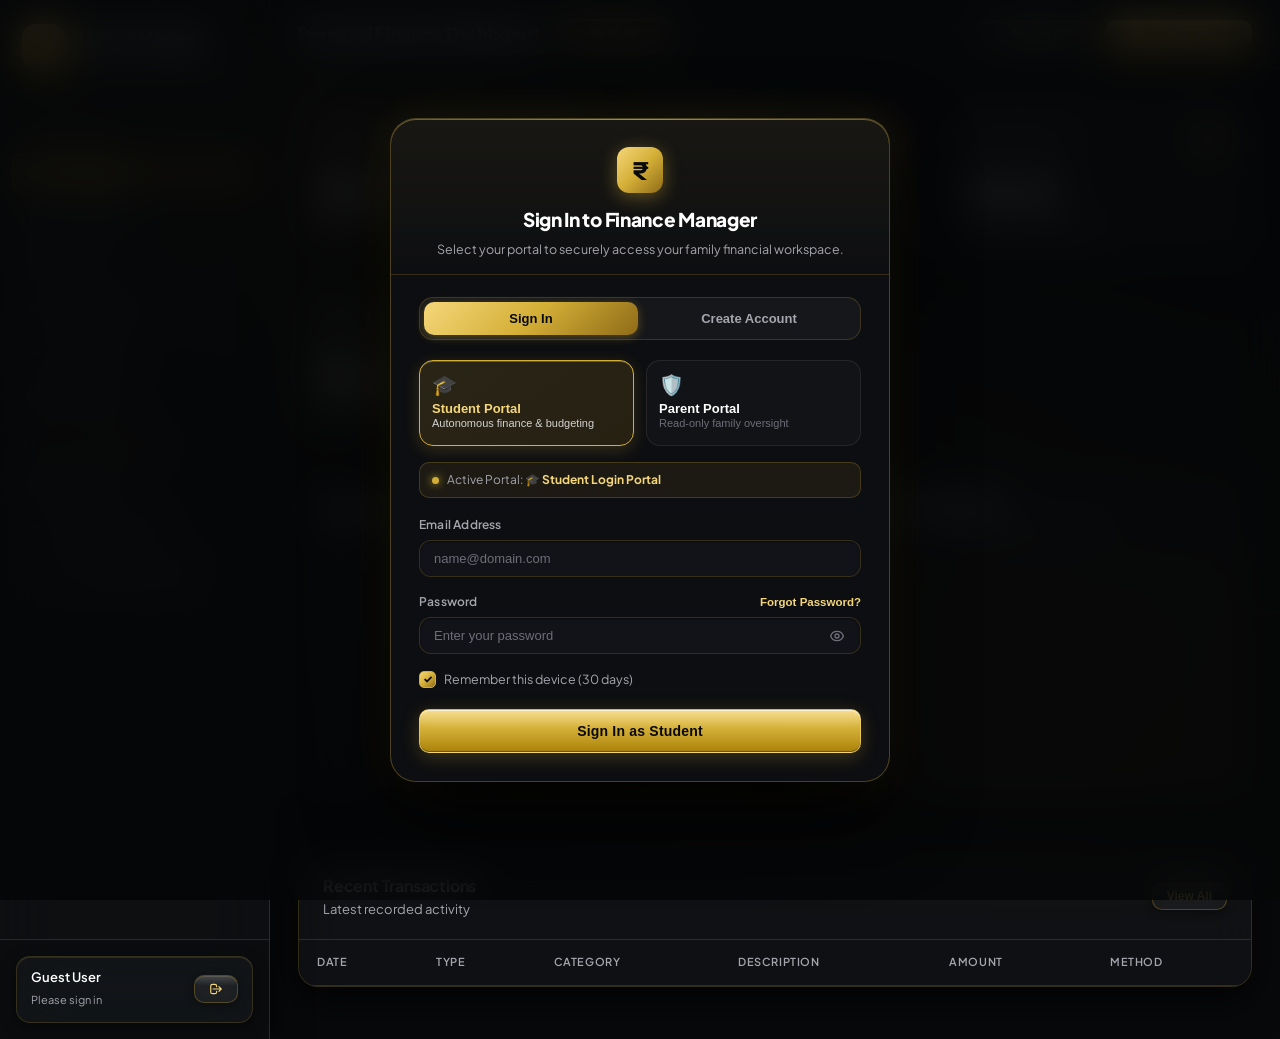
==== commit 5f0aac23: "feat(auth): remove demo accounts, implement segregated Student/Parent authentication, role validatio" ====
--- a/frontend/index.html
+++ b/frontend/index.html
@@ -105,8 +105,8 @@
       <div class="sidebar-footer">
         <div class="user-profile-badge">
           <div class="user-meta">
-            <h4 id="user-display-name">Alex Chen</h4>
-            <span id="user-email">student@university.edu</span>
+            <h4 id="user-display-name">Guest User</h4>
+            <span id="user-email">Please sign in</span>
           </div>
           <button class="btn btn-secondary btn-sm" id="btn-logout" title="Log out">
             <svg width="14" height="14" fill="none" stroke="currentColor" stroke-width="2" viewBox="0 0 24 24"><path stroke-linecap="round" stroke-linejoin="round" d="M17 16l4-4m0 0l-4-4m4 4H7m6 4v1a3 3 0 01-3 3H6a3 3 0 01-3-3V7a3 3 0 013-3h4a3 3 0 013 3v1"/></svg>
@@ -920,61 +920,216 @@
 
   <!-- AUTH MODAL -->
   <div class="modal-overlay" id="auth-modal">
-    <div class="modal-box">
-      <div class="modal-header">
-        <h3 id="auth-modal-title">Sign In to Finance System Manager</h3>
-      </div>
-      <div class="modal-body">
-        <div class="auth-tabs">
-          <button class="auth-tab-btn active" id="tab-login" onclick="switchAuthTab('login')">Sign In</button>
-          <button class="auth-tab-btn" id="tab-register" onclick="switchAuthTab('register')">Register New Account</button>
-        </div>
-
-        <!-- Login Form -->
-        <form id="login-form" onsubmit="handleLoginSubmit(event)">
-          <div class="form-group">
-            <label class="form-label">Email Address</label>
-            <input type="email" class="form-control" id="login-email" required placeholder="name@example.com">
-          </div>
-          <div class="form-group">
-            <label class="form-label">Password</label>
-            <input type="password" class="form-control" id="login-password" required placeholder="Enter password">
-          </div>
-          <button type="submit" class="btn btn-primary" style="width: 100%;">Sign In</button>
-        </form>
-
-        <!-- Register Form -->
-        <form id="register-form" style="display: none;" onsubmit="handleRegisterSubmit(event)">
-          <div class="form-group">
-            <label class="form-label">Account Role</label>
-            <select class="form-control" id="register-role" required>
-              <option value="STUDENT">Student (Full financial control & ownership)</option>
-              <option value="PARENT">Parent (Read-only visibility upon student approval)</option>
-            </select>
-          </div>
-          <div class="form-group">
-            <label class="form-label">Full Name</label>
-            <input type="text" class="form-control" id="register-name" required placeholder="e.g. Alex Chen">
-          </div>
-          <div class="form-group">
-            <label class="form-label">Email Address</label>
-            <input type="email" class="form-control" id="register-email" required placeholder="name@university.edu">
-          </div>
-          <div class="form-group">
-            <label class="form-label">Password (minimum 6 characters)</label>
-            <input type="password" class="form-control" id="register-password" required minlength="6" placeholder="Create a password">
-          </div>
-          <button type="submit" class="btn btn-primary" style="width: 100%;">Create Account</button>
-        </form>
-
-        <!-- Quick Demo Fill Helper -->
-        <div class="quick-demo-box">
-          <h5>Quick Demo Accounts</h5>
-          <div class="quick-demo-btns">
-            <button type="button" class="btn btn-secondary btn-sm" onclick="quickFillDemo('student')">Student (Alex)</button>
-            <button type="button" class="btn btn-secondary btn-sm" onclick="quickFillDemo('parent')">Parent (Sarah)</button>
-          </div>
-        </div>
+    <div class="modal-box auth-modal-box">
+      <!-- Luxury Gold Emblem & Brand Header -->
+      <div class="auth-brand-header">
+        <div class="auth-brand-badge">₹</div>
+        <h3 id="auth-modal-title">Sign In to Finance Manager</h3>
+        <p class="auth-modal-subtitle" id="auth-modal-subtitle">Select your portal to securely access your family financial workspace.</p>
+      </div>
+
+      <div class="modal-body auth-modal-body">
+        <!-- Main Auth View Switcher: Sign In vs Register -->
+        <div class="auth-mode-selector" id="auth-main-tabs">
+          <button type="button" class="auth-mode-pill active" id="tab-login" onclick="switchAuthMode('login')">Sign In</button>
+          <button type="button" class="auth-mode-pill" id="tab-register" onclick="switchAuthMode('register')">Create Account</button>
+        </div>
+
+        <!-- 1. SIGN IN VIEW -->
+        <div id="auth-view-login">
+          <!-- Role Selector: STUDENT vs PARENT -->
+          <div class="portal-role-selector">
+            <button type="button" class="portal-role-card active" id="portal-role-student" onclick="selectLoginRole('STUDENT')">
+              <div class="portal-role-icon">🎓</div>
+              <div class="portal-role-info">
+                <div class="portal-role-name">Student Portal</div>
+                <div class="portal-role-desc">Autonomous finance &amp; budgeting</div>
+              </div>
+            </button>
+            <button type="button" class="portal-role-card" id="portal-role-parent" onclick="selectLoginRole('PARENT')">
+              <div class="portal-role-icon">🛡️</div>
+              <div class="portal-role-info">
+                <div class="portal-role-name">Parent Portal</div>
+                <div class="portal-role-desc">Read-only family oversight</div>
+              </div>
+            </button>
+          </div>
+
+          <!-- Active Role Indicator Banner -->
+          <div class="active-portal-banner" id="active-portal-indicator">
+            <span class="portal-dot"></span>
+            <span id="active-portal-text">Active Portal: <strong style="color: var(--primary-bright);">🎓 Student Login Portal</strong></span>
+          </div>
+
+          <form id="login-form" onsubmit="handleLoginSubmit(event)">
+            <div class="form-group">
+              <label class="form-label" for="login-email">Email Address</label>
+              <input type="email" class="form-control" id="login-email" required placeholder="name@domain.com" autocomplete="email">
+            </div>
+
+            <div class="form-group">
+              <div style="display: flex; justify-content: space-between; align-items: center; margin-bottom: 6px;">
+                <label class="form-label" for="login-password" style="margin-bottom: 0;">Password</label>
+                <button type="button" class="auth-link-btn" onclick="openForgotPasswordView()">Forgot Password?</button>
+              </div>
+              <div class="password-input-wrapper">
+                <input type="password" class="form-control" id="login-password" required placeholder="Enter your password" autocomplete="current-password">
+                <button type="button" class="password-toggle-btn" onclick="togglePasswordVisibility('login-password', this)" title="Toggle password visibility">
+                  <svg class="eye-open" width="16" height="16" fill="none" stroke="currentColor" stroke-width="2" viewBox="0 0 24 24"><path stroke-linecap="round" stroke-linejoin="round" d="M15 12a3 3 0 11-6 0 3 3 0 016 0z"/><path stroke-linecap="round" stroke-linejoin="round" d="M2.458 12C3.732 7.943 7.523 5 12 5c4.478 0 8.268 2.943 9.542 7-1.274 4.057-5.064 7-9.542 7-4.477 0-8.268-2.943-9.542-7z"/></svg>
+                  <svg class="eye-closed" style="display: none;" width="16" height="16" fill="none" stroke="currentColor" stroke-width="2" viewBox="0 0 24 24"><path stroke-linecap="round" stroke-linejoin="round" d="M13.875 18.825A10.05 10.05 0 0112 19c-4.478 0-8.268-2.943-9.543-7a9.97 9.97 0 011.563-3.029m5.858.908a3 3 0 114.243 4.243M9.878 9.878l4.242 4.242M9.88 9.88l-3.29-3.29m7.532 7.532l3.29 3.29M3 3l18 18"/></svg>
+                </button>
+              </div>
+            </div>
+
+            <!-- Remember Me & Security Notes -->
+            <div class="auth-options-row">
+              <label class="custom-checkbox-label">
+                <input type="checkbox" id="login-remember-me" checked>
+                <span class="custom-checkbox-box"></span>
+                <span>Remember this device (30 days)</span>
+              </label>
+            </div>
+
+            <button type="submit" class="btn btn-primary auth-submit-btn" id="btn-login-submit">
+              <span class="btn-text" id="login-submit-text">Sign In as Student</span>
+              <span class="spinner" id="login-spinner" style="display: none;"></span>
+            </button>
+          </form>
+        </div>
+
+        <!-- 2. REGISTRATION VIEW -->
+        <div id="auth-view-register" style="display: none;">
+          <!-- Role Selector for Registration -->
+          <div class="portal-role-selector">
+            <button type="button" class="portal-role-card active" id="reg-role-student" onclick="selectRegisterRole('STUDENT')">
+              <div class="portal-role-icon">🎓</div>
+              <div class="portal-role-info">
+                <div class="portal-role-name">Student Account</div>
+                <div class="portal-role-desc">Full autonomy &amp; family code</div>
+              </div>
+            </button>
+            <button type="button" class="portal-role-card" id="reg-role-parent" onclick="selectRegisterRole('PARENT')">
+              <div class="portal-role-icon">🛡️</div>
+              <div class="portal-role-info">
+                <div class="portal-role-name">Parent Account</div>
+                <div class="portal-role-desc">Read-only approved oversight</div>
+              </div>
+            </button>
+          </div>
+
+          <form id="register-form" onsubmit="handleRegisterSubmit(event)">
+            <input type="hidden" id="register-role" value="STUDENT">
+
+            <div class="form-group">
+              <label class="form-label" for="register-name">Full Name</label>
+              <input type="text" class="form-control" id="register-name" required placeholder="Enter full legal name" autocomplete="name">
+            </div>
+
+            <div class="form-group">
+              <label class="form-label" for="register-email">Email Address</label>
+              <input type="email" class="form-control" id="register-email" required placeholder="name@domain.com" autocomplete="email">
+            </div>
+
+            <div class="form-row">
+              <div class="form-group">
+                <label class="form-label" for="register-password">Password (min 6 chars)</label>
+                <div class="password-input-wrapper">
+                  <input type="password" class="form-control" id="register-password" required minlength="6" placeholder="Create password" autocomplete="new-password">
+                  <button type="button" class="password-toggle-btn" onclick="togglePasswordVisibility('register-password', this)">
+                    <svg class="eye-open" width="16" height="16" fill="none" stroke="currentColor" stroke-width="2" viewBox="0 0 24 24"><path stroke-linecap="round" stroke-linejoin="round" d="M15 12a3 3 0 11-6 0 3 3 0 016 0z"/><path stroke-linecap="round" stroke-linejoin="round" d="M2.458 12C3.732 7.943 7.523 5 12 5c4.478 0 8.268 2.943 9.542 7-1.274 4.057-5.064 7-9.542 7-4.477 0-8.268-2.943-9.542-7z"/></svg>
+                    <svg class="eye-closed" style="display: none;" width="16" height="16" fill="none" stroke="currentColor" stroke-width="2" viewBox="0 0 24 24"><path stroke-linecap="round" stroke-linejoin="round" d="M13.875 18.825A10.05 10.05 0 0112 19c-4.478 0-8.268-2.943-9.543-7a9.97 9.97 0 011.563-3.029m5.858.908a3 3 0 114.243 4.243M9.878 9.878l4.242 4.242M9.88 9.88l-3.29-3.29m7.532 7.532l3.29 3.29M3 3l18 18"/></svg>
+                  </button>
+                </div>
+              </div>
+
+              <div class="form-group">
+                <label class="form-label" for="register-confirm-password">Confirm Password</label>
+                <div class="password-input-wrapper">
+                  <input type="password" class="form-control" id="register-confirm-password" required minlength="6" placeholder="Confirm password" autocomplete="new-password">
+                  <button type="button" class="password-toggle-btn" onclick="togglePasswordVisibility('register-confirm-password', this)">
+                    <svg class="eye-open" width="16" height="16" fill="none" stroke="currentColor" stroke-width="2" viewBox="0 0 24 24"><path stroke-linecap="round" stroke-linejoin="round" d="M15 12a3 3 0 11-6 0 3 3 0 016 0z"/><path stroke-linecap="round" stroke-linejoin="round" d="M2.458 12C3.732 7.943 7.523 5 12 5c4.478 0 8.268 2.943 9.542 7-1.274 4.057-5.064 7-9.542 7-4.477 0-8.268-2.943-9.542-7z"/></svg>
+                    <svg class="eye-closed" style="display: none;" width="16" height="16" fill="none" stroke="currentColor" stroke-width="2" viewBox="0 0 24 24"><path stroke-linecap="round" stroke-linejoin="round" d="M13.875 18.825A10.05 10.05 0 0112 19c-4.478 0-8.268-2.943-9.543-7a9.97 9.97 0 011.563-3.029m5.858.908a3 3 0 114.243 4.243M9.878 9.878l4.242 4.242M9.88 9.88l-3.29-3.29m7.532 7.532l3.29 3.29M3 3l18 18"/></svg>
+                  </button>
+                </div>
+              </div>
+            </div>
+
+            <div class="auth-role-guidance" id="reg-guidance-box">
+              <span class="guidance-icon">ℹ️</span>
+              <span id="reg-guidance-text">Student accounts receive a personal family invitation code to share with parents after registration.</span>
+            </div>
+
+            <button type="submit" class="btn btn-primary auth-submit-btn" id="btn-register-submit">
+              <span class="btn-text" id="reg-submit-text">Create Student Account</span>
+              <span class="spinner" id="reg-spinner" style="display: none;"></span>
+            </button>
+          </form>
+        </div>
+
+        <!-- 3. FORGOT / RESET PASSWORD VIEW -->
+        <div id="auth-view-forgot" style="display: none;">
+          <div class="forgot-header-nav">
+            <button type="button" class="back-link-btn" onclick="switchAuthMode('login')">
+              <svg width="14" height="14" fill="none" stroke="currentColor" stroke-width="2" viewBox="0 0 24 24"><path stroke-linecap="round" stroke-linejoin="round" d="M15 19l-7-7 7-7"/></svg>
+              Back to Sign In
+            </button>
+            <span class="security-badge">🔒 Secure Recovery</span>
+          </div>
+
+          <!-- Step 1: Request Code -->
+          <div id="forgot-step-1">
+            <p style="font-size: 13px; color: var(--text-secondary); margin-bottom: 16px; line-height: 1.5;">
+              Enter your registered email address and account role to generate a secure password reset code.
+            </p>
+            <form id="forgot-req-form" onsubmit="handleForgotPasswordRequest(event)">
+              <div class="form-group">
+                <label class="form-label">Account Role</label>
+                <select class="form-control" id="forgot-role" required>
+                  <option value="STUDENT">Student Account</option>
+                  <option value="PARENT">Parent Account</option>
+                </select>
+              </div>
+              <div class="form-group">
+                <label class="form-label">Registered Email Address</label>
+                <input type="email" class="form-control" id="forgot-email" required placeholder="name@domain.com">
+              </div>
+              <button type="submit" class="btn btn-primary auth-submit-btn" id="btn-forgot-request">
+                <span class="btn-text">Generate Reset Code</span>
+                <span class="spinner" id="forgot-req-spinner" style="display: none;"></span>
+              </button>
+            </form>
+          </div>
+
+          <!-- Step 2: Enter Code & New Password -->
+          <div id="forgot-step-2" style="display: none;">
+            <div class="reset-code-callout" id="reset-code-display-box" style="display: none;">
+              <div class="callout-title">Verification Code Generated</div>
+              <div class="callout-code" id="generated-reset-code">------</div>
+              <div class="callout-sub">Valid for 15 minutes. Enter this code below to set your new password.</div>
+            </div>
+
+            <form id="forgot-reset-form" onsubmit="handleResetPasswordSubmit(event)">
+              <input type="hidden" id="reset-email">
+              <div class="form-group">
+                <label class="form-label">Verification Code (6 Digits)</label>
+                <input type="text" class="form-control" id="reset-token" required maxlength="10" placeholder="e.g. 123456" style="letter-spacing: 2px; font-weight: 700;">
+              </div>
+              <div class="form-group">
+                <label class="form-label">New Password (min 6 chars)</label>
+                <input type="password" class="form-control" id="reset-new-password" required minlength="6" placeholder="Enter new password">
+              </div>
+              <div class="form-group">
+                <label class="form-label">Confirm New Password</label>
+                <input type="password" class="form-control" id="reset-confirm-password" required minlength="6" placeholder="Confirm new password">
+              </div>
+              <button type="submit" class="btn btn-primary auth-submit-btn" id="btn-reset-submit">
+                <span class="btn-text">Update Password &amp; Sign In</span>
+                <span class="spinner" id="reset-submit-spinner" style="display: none;"></span>
+              </button>
+            </form>
+          </div>
+        </div>
+
       </div>
     </div>
   </div>
--- a/frontend/css/style.css
+++ b/frontend/css/style.css
@@ -1107,52 +1107,391 @@
 }
 
 /* ==============================================================
-   Auth Modal & Quick Demo Helpers
+   Permanent Luxury Authentication Portal (Student & Parent Segregated)
    ============================================================== */
-.auth-tabs {
-  display: flex;
-  border-bottom: 1px solid var(--border);
+.auth-modal-box {
+  max-width: 500px;
+  background: rgba(14, 15, 18, 0.96);
+  border: 1px solid rgba(212, 175, 55, 0.32);
+  box-shadow: 
+    inset 0 1px 0 rgba(245, 215, 122, 0.35),
+    0 32px 80px rgba(0, 0, 0, 0.95),
+    0 0 45px rgba(212, 175, 55, 0.12);
+}
+
+.auth-brand-header {
+  padding: 28px 28px 16px;
+  text-align: center;
+  border-bottom: 1px solid rgba(212, 175, 55, 0.15);
+  background: linear-gradient(180deg, rgba(212, 175, 55, 0.06) 0%, transparent 100%);
+}
+
+.auth-brand-badge {
+  width: 46px;
+  height: 46px;
+  border-radius: 12px;
+  background: var(--royal-gradient);
+  color: #08090B;
+  display: inline-flex;
+  align-items: center;
+  justify-content: center;
+  font-size: 24px;
+  font-weight: 800;
+  box-shadow: 0 4px 18px rgba(212, 175, 55, 0.4);
+  margin-bottom: 12px;
+}
+
+.auth-brand-header h3 {
+  font-size: 19px;
+  font-weight: 800;
+  color: var(--text-main);
+  letter-spacing: -0.3px;
+  margin-bottom: 6px;
+}
+
+.auth-modal-subtitle {
+  font-size: 12.5px;
+  color: var(--text-secondary);
+  line-height: 1.5;
+  margin: 0;
+}
+
+.auth-modal-body {
+  padding: 22px 28px 28px;
+}
+
+/* Mode Selector (Sign In vs Create Account) */
+.auth-mode-selector {
+  display: flex;
+  background: rgba(255, 255, 255, 0.04);
+  border: 1px solid rgba(212, 175, 55, 0.2);
+  border-radius: var(--radius-md);
+  padding: 4px;
   margin-bottom: 20px;
-}
-
-.auth-tab-btn {
+  gap: 4px;
+}
+
+.auth-mode-pill {
   flex: 1;
-  padding: 12px;
-  background: none;
+  padding: 9px 12px;
+  background: transparent;
   border: none;
-  font-size: 14px;
+  border-radius: 10px;
+  color: var(--text-secondary);
+  font-size: 13px;
   font-weight: 600;
+  cursor: pointer;
+  transition: var(--transition);
+}
+
+.auth-mode-pill.active {
+  background: var(--royal-gradient);
+  color: #08090B;
+  font-weight: 700;
+  box-shadow: 0 2px 10px rgba(212, 175, 55, 0.35);
+}
+
+/* Dual Portal Role Selector Cards (Student vs Parent) */
+.portal-role-selector {
+  display: grid;
+  grid-template-columns: 1fr 1fr;
+  gap: 12px;
+  margin-bottom: 16px;
+}
+
+.portal-role-card {
+  padding: 14px 12px;
+  background: rgba(255, 255, 255, 0.025);
+  border: 1px solid rgba(255, 255, 255, 0.08);
+  border-radius: var(--radius-md);
+  cursor: pointer;
+  text-align: left;
+  transition: var(--transition);
+  display: flex;
+  flex-direction: column;
+  gap: 6px;
+}
+
+.portal-role-card:hover {
+  background: rgba(212, 175, 55, 0.06);
+  border-color: rgba(212, 175, 55, 0.3);
+  transform: translateY(-2px);
+}
+
+.portal-role-card.active {
+  background: linear-gradient(145deg, rgba(212, 175, 55, 0.14) 0%, rgba(143, 107, 24, 0.2) 100%);
+  border: 1.5px solid var(--primary);
+  box-shadow: 
+    inset 0 1px 0 rgba(245, 215, 122, 0.3),
+    0 4px 16px rgba(212, 175, 55, 0.2);
+}
+
+.portal-role-icon {
+  font-size: 20px;
+  line-height: 1;
+}
+
+.portal-role-name {
+  font-size: 13px;
+  font-weight: 700;
+  color: var(--text-main);
+}
+
+.portal-role-card.active .portal-role-name {
+  color: var(--primary-bright);
+}
+
+.portal-role-desc {
+  font-size: 11px;
+  color: var(--text-muted);
+  line-height: 1.35;
+}
+
+.portal-role-card.active .portal-role-desc {
+  color: rgba(255, 255, 255, 0.8);
+}
+
+/* Active Portal Indicator Banner */
+.active-portal-banner {
+  display: flex;
+  align-items: center;
+  gap: 8px;
+  padding: 8px 12px;
+  background: rgba(212, 175, 55, 0.08);
+  border: 1px solid rgba(212, 175, 55, 0.22);
+  border-radius: var(--radius-sm);
+  font-size: 12px;
+  color: var(--text-secondary);
+  margin-bottom: 18px;
+}
+
+.portal-dot {
+  width: 7px;
+  height: 7px;
+  border-radius: 50%;
+  background: var(--primary);
+  box-shadow: 0 0 8px var(--primary);
+  animation: pulseGold 2s infinite ease-in-out;
+}
+
+@keyframes pulseGold {
+  0%, 100% { opacity: 0.6; transform: scale(0.9); }
+  50% { opacity: 1; transform: scale(1.15); box-shadow: 0 0 12px var(--primary-bright); }
+}
+
+/* Password Input with Show/Hide Toggle */
+.password-input-wrapper {
+  position: relative;
+  display: flex;
+  align-items: center;
+}
+
+.password-input-wrapper .form-control {
+  padding-right: 42px;
+}
+
+.password-toggle-btn {
+  position: absolute;
+  right: 10px;
+  background: transparent;
+  border: none;
+  color: var(--text-muted);
+  cursor: pointer;
+  display: flex;
+  align-items: center;
+  justify-content: center;
+  padding: 6px;
+  border-radius: 6px;
+  transition: var(--transition);
+}
+
+.password-toggle-btn:hover {
+  color: var(--primary-bright);
+  background: rgba(255, 255, 255, 0.06);
+}
+
+/* Links & Secondary Buttons */
+.auth-link-btn {
+  background: transparent;
+  border: none;
+  font-size: 11.5px;
+  font-weight: 600;
+  color: var(--primary-bright);
+  cursor: pointer;
+  padding: 0;
+  transition: var(--transition);
+}
+
+.auth-link-btn:hover {
+  color: #FFFFFF;
+  text-decoration: underline;
+}
+
+.back-link-btn {
+  background: transparent;
+  border: none;
+  font-size: 12px;
+  font-weight: 600;
+  color: var(--primary-bright);
+  cursor: pointer;
+  display: inline-flex;
+  align-items: center;
+  gap: 6px;
+  padding: 4px 8px;
+  border-radius: 6px;
+  transition: var(--transition);
+}
+
+.back-link-btn:hover {
+  background: rgba(212, 175, 55, 0.1);
+  color: #FFFFFF;
+}
+
+/* Custom Checkbox */
+.auth-options-row {
+  display: flex;
+  align-items: center;
+  justify-content: space-between;
+  margin-top: 14px;
+  margin-bottom: 20px;
+}
+
+.custom-checkbox-label {
+  display: inline-flex;
+  align-items: center;
+  gap: 8px;
+  font-size: 12.5px;
   color: var(--text-secondary);
   cursor: pointer;
-  border-bottom: 2px solid transparent;
+  user-select: none;
+}
+
+.custom-checkbox-label input[type="checkbox"] {
+  display: none;
+}
+
+.custom-checkbox-box {
+  width: 17px;
+  height: 17px;
+  border-radius: 5px;
+  border: 1px solid rgba(212, 175, 55, 0.35);
+  background: rgba(20, 21, 26, 0.85);
+  display: inline-flex;
+  align-items: center;
+  justify-content: center;
   transition: var(--transition);
 }
 
-.auth-tab-btn.active {
-  color: var(--primary-bright);
-  border-bottom-color: var(--primary);
-}
-
-.quick-demo-box {
-  background: rgba(255, 255, 255, 0.025);
-  border: 1px dashed rgba(212, 175, 55, 0.28);
-  border-radius: var(--radius-md);
-  padding: 14px;
-  margin-top: 20px;
-}
-
-.quick-demo-box h5 {
+.custom-checkbox-label input[type="checkbox"]:checked + .custom-checkbox-box {
+  background: var(--royal-gradient);
+  border-color: var(--primary);
+}
+
+.custom-checkbox-label input[type="checkbox"]:checked + .custom-checkbox-box::after {
+  content: "✓";
+  font-size: 11px;
+  font-weight: 800;
+  color: #08090B;
+}
+
+/* Submit Button & Spinners */
+.auth-submit-btn {
+  width: 100%;
+  height: 44px;
+  font-size: 14px;
+  font-weight: 700;
+  letter-spacing: 0.2px;
+  display: flex;
+  align-items: center;
+  justify-content: center;
+  gap: 8px;
+  margin-top: 6px;
+}
+
+.spinner {
+  width: 18px;
+  height: 18px;
+  border: 2px solid rgba(8, 9, 11, 0.3);
+  border-top-color: #08090B;
+  border-radius: 50%;
+  animation: spin 0.8s linear infinite;
+}
+
+@keyframes spin {
+  to { transform: rotate(360deg); }
+}
+
+/* Guidance Callout */
+.auth-role-guidance {
+  display: flex;
+  align-items: flex-start;
+  gap: 10px;
+  background: rgba(255, 255, 255, 0.03);
+  border: 1px solid rgba(212, 175, 55, 0.18);
+  border-radius: var(--radius-sm);
+  padding: 10px 14px;
+  font-size: 11.5px;
+  color: var(--text-secondary);
+  line-height: 1.45;
+  margin-bottom: 16px;
+}
+
+.guidance-icon {
+  font-size: 14px;
+  line-height: 1;
+}
+
+/* Forgot Password Step Layout */
+.forgot-header-nav {
+  display: flex;
+  align-items: center;
+  justify-content: space-between;
+  margin-bottom: 16px;
+  padding-bottom: 10px;
+  border-bottom: 1px solid rgba(212, 175, 55, 0.15);
+}
+
+.security-badge {
   font-size: 11px;
   font-weight: 700;
   color: var(--primary-bright);
+  background: rgba(212, 175, 55, 0.12);
+  padding: 3px 8px;
+  border-radius: var(--radius-xs);
+  border: 1px solid rgba(212, 175, 55, 0.25);
+}
+
+.reset-code-callout {
+  background: linear-gradient(135deg, rgba(212, 175, 55, 0.12) 0%, rgba(143, 107, 24, 0.18) 100%);
+  border: 1px solid rgba(245, 215, 122, 0.45);
+  border-radius: var(--radius-md);
+  padding: 16px;
+  text-align: center;
+  margin-bottom: 18px;
+  box-shadow: 0 4px 20px rgba(0, 0, 0, 0.4);
+}
+
+.callout-title {
+  font-size: 11.5px;
+  font-weight: 700;
   text-transform: uppercase;
-  margin-bottom: 8px;
+  color: var(--primary-bright);
   letter-spacing: 0.5px;
-}
-
-.quick-demo-btns {
-  display: flex;
-  gap: 8px;
+  margin-bottom: 6px;
+}
+
+.callout-code {
+  font-size: 26px;
+  font-weight: 800;
+  letter-spacing: 6px;
+  color: #FFFFFF;
+  margin: 6px 0;
+  font-family: monospace;
+}
+
+.callout-sub {
+  font-size: 11px;
+  color: var(--text-secondary);
 }
 
 /* ==============================================================
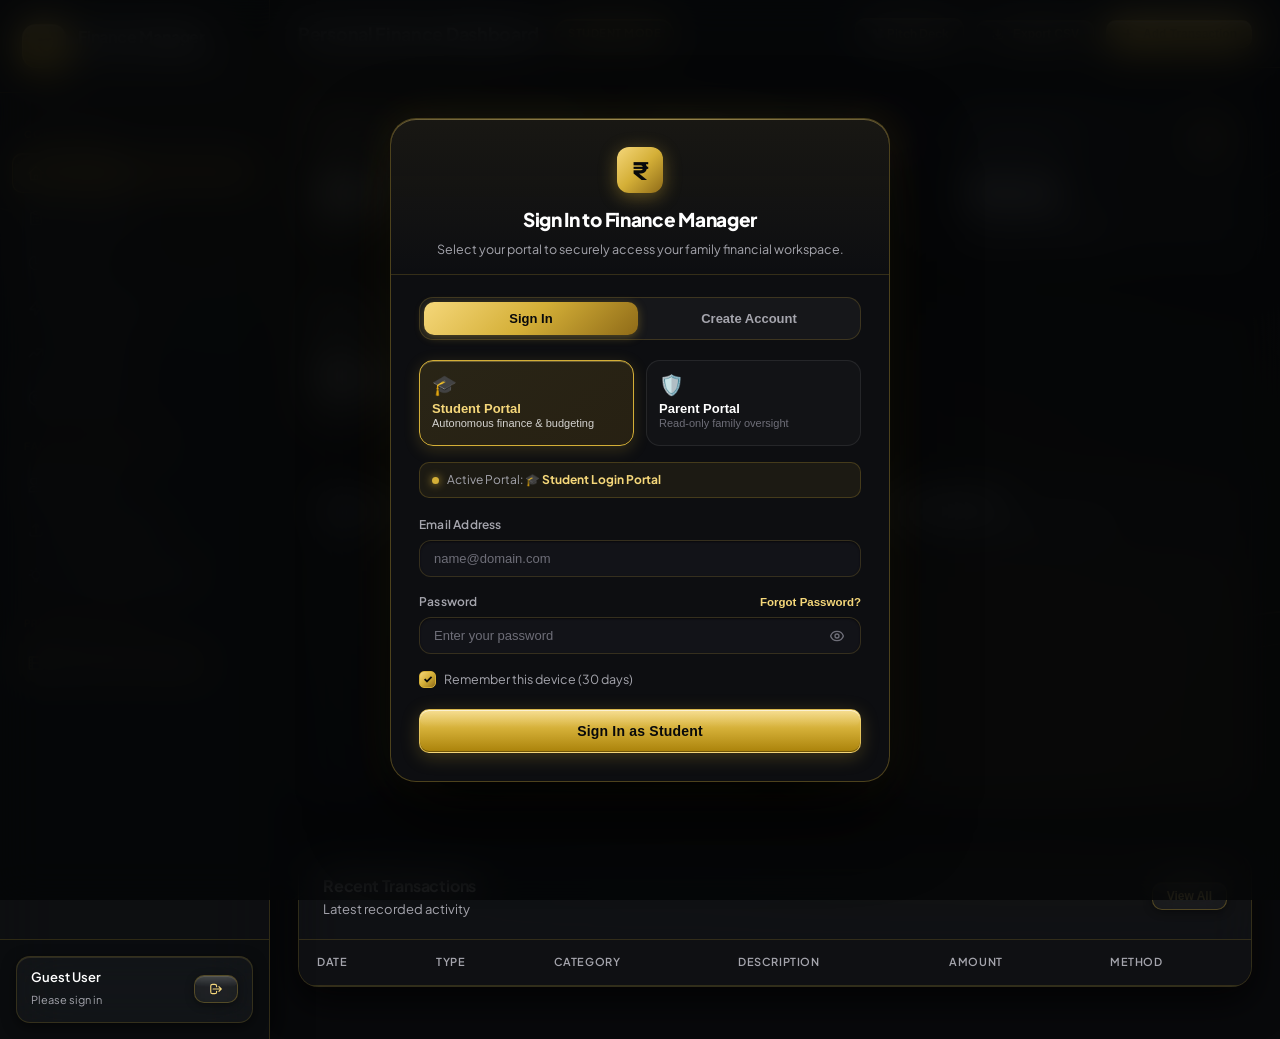
==== commit a72d0f13: "feat(presentation): add 9-slide executive pitch deck and update h2 connection properties" ====
--- a/frontend/index.html
+++ b/frontend/index.html
@@ -100,6 +100,12 @@
           <svg fill="none" stroke="currentColor" stroke-width="2" viewBox="0 0 24 24"><path stroke-linecap="round" stroke-linejoin="round" d="M9.663 17h4.673M12 3v1m6.364 1.636l-.707.707M21 12h-1M4 12H3m3.343-5.657l-.707-.707m2.828 9.9a5 5 0 117.072 0l-.548.547A3.374 3.374 0 0014 18.469V19a2 2 0 11-4 0v-.531c0-.895-.356-1.754-.988-2.386l-.548-.547z"/></svg>
           AI & Analytics (9 Tools)
         </button>
+
+        <div class="nav-section-title">Presentation & Deck</div>
+        <a href="presentation.html" target="_blank" class="nav-item" style="text-decoration: none; color: var(--primary-bright);">
+          <svg fill="none" stroke="currentColor" stroke-width="2" viewBox="0 0 24 24"><path stroke-linecap="round" stroke-linejoin="round" d="M7 4v16M17 4v16M3 8h4m10 0h4M3 12h18M3 16h4m10 0h4M4 20h16a1 1 0 001-1V5a1 1 0 00-1-1H4a1 1 0 00-1 1v14a1 1 0 001 1z"/></svg>
+          📽️ Pitch Deck (9 Slides)
+        </a>
       </nav>
 
       <div class="sidebar-footer">
@@ -131,6 +137,9 @@
           <span class="role-badge student" id="header-role-badge">STUDENT MODE</span>
         </div>
         <div class="header-right">
+          <a href="presentation.html" target="_blank" class="btn btn-secondary btn-sm" style="text-decoration: none; color: var(--primary-bright); border-color: rgba(212, 175, 55, 0.4);" title="Open 9-Slide Presentation Deck">
+            📽️ Pitch Deck
+          </a>
           <button class="btn btn-secondary btn-sm" id="btn-export-csv" title="Export transactions to CSV">
             <svg width="14" height="14" fill="none" stroke="currentColor" stroke-width="2" viewBox="0 0 24 24"><path stroke-linecap="round" stroke-linejoin="round" d="M4 16v1a3 3 0 003 3h10a3 3 0 003-3v-1m-4-4l-4 4m0 0l-4-4m4 4V4"/></svg>
             Export CSV
@@ -379,28 +388,136 @@
 
         <!-- 5. INVESTMENTS VIEW -->
         <section class="app-view" id="investments-view">
-          <div class="card">
-            <div class="card-header">
-              <div>
-                <h3 class="card-title">Investment Portfolio</h3>
-                <p class="card-subtitle">Track asset allocation, valuation, and recorded profit/loss</p>
-              </div>
+          <!-- Portfolio View Header & Live Controls -->
+          <div style="display: flex; justify-content: space-between; align-items: center; margin-bottom: 20px; flex-wrap: wrap; gap: 14px;">
+            <div>
+              <h2 style="font-size: 20px; font-weight: 700; color: #FFFFFF; display: flex; align-items: center; gap: 10px; margin-bottom: 4px;">
+                <span>Investment Portfolio</span>
+                <span id="inv-live-status-pill" class="badge" style="background: rgba(0, 208, 156, 0.12); color: #00D09C; border: 1px solid rgba(0, 208, 156, 0.3); font-size: 11px;">
+                  🟢 Live Market Connected
+                </span>
+              </h2>
+              <p style="font-size: 12.5px; color: var(--text-muted); margin: 0;">
+                Real-time multi-asset valuations across Indian Equities, US Stocks, ETFs, Mutual Funds, Gold & Crypto
+              </p>
+            </div>
+            <div style="display: flex; align-items: center; gap: 10px; flex-wrap: wrap;">
+              <span id="inv-last-sync-text" style="font-size: 11px; color: var(--text-muted);">
+                Synced: Just now
+              </span>
+              <button class="btn btn-secondary btn-sm" id="btn-refresh-inv" onclick="refreshPortfolioLive()" title="Sync real-time prices from Yahoo Finance, AMFI & CoinGecko">
+                <span id="inv-refresh-icon">🔄</span> Refresh Live Prices
+              </button>
               <button class="btn btn-primary btn-sm student-only" onclick="openInvestmentModal()">
                 + Add Investment
               </button>
+            </div>
+          </div>
+
+          <!-- Portfolio KPI Metrics Grid -->
+          <div class="metrics-grid" style="grid-template-columns: repeat(auto-fit, minmax(210px, 1fr)); margin-bottom: 20px;">
+            <div class="metric-card">
+              <div class="metric-header">
+                <span class="metric-label">Current Valuation</span>
+                <span class="metric-icon" style="background: rgba(212, 175, 55, 0.15); color: var(--primary-bright);">📈</span>
+              </div>
+              <div class="metric-value text-gold" id="inv-kpi-current-val">₹0.00</div>
+              <div class="metric-sub" id="inv-kpi-asset-count" style="color: var(--text-muted); font-size: 11.5px;">
+                0 Active Assets
+              </div>
+            </div>
+
+            <div class="metric-card">
+              <div class="metric-header">
+                <span class="metric-label">Total Invested</span>
+                <span class="metric-icon" style="background: rgba(255, 255, 255, 0.08); color: #FFFFFF;">💼</span>
+              </div>
+              <div class="metric-value" id="inv-kpi-invested">₹0.00</div>
+              <div class="metric-sub" style="color: var(--text-muted); font-size: 11.5px;">
+                Total Capital Deployed
+              </div>
+            </div>
+
+            <div class="metric-card">
+              <div class="metric-header">
+                <span class="metric-label">Total Unrealized P&L</span>
+                <span class="metric-icon" style="background: rgba(0, 208, 156, 0.15); color: #00D09C;">📊</span>
+              </div>
+              <div class="metric-value" id="inv-kpi-pnl">₹0.00</div>
+              <div class="metric-sub" style="display: flex; align-items: center; gap: 6px; margin-top: 4px;">
+                <span class="badge" id="inv-kpi-pnl-pct" style="background: rgba(0, 208, 156, 0.15); color: #00D09C;">
+                  +0.00%
+                </span>
+                <span style="color: var(--text-muted); font-size: 11px;">All-time return</span>
+              </div>
+            </div>
+
+            <div class="metric-card">
+              <div class="metric-header">
+                <span class="metric-label">Today's Session Movement</span>
+                <span class="metric-icon" style="background: rgba(77, 141, 255, 0.15); color: #4D8DFF;">⚡</span>
+              </div>
+              <div class="metric-value" id="inv-kpi-daychange">₹0.00</div>
+              <div class="metric-sub" style="color: var(--text-muted); font-size: 11.5px;">
+                Day Gain / Loss (24h)
+              </div>
+            </div>
+          </div>
+
+          <!-- Asset Allocation Card -->
+          <div class="card" style="margin-bottom: 20px;">
+            <div class="card-header" style="padding-bottom: 12px;">
+              <div>
+                <h3 class="card-title" style="font-size: 15px;">Asset Allocation</h3>
+                <p class="card-subtitle">Diversification spread across financial market instruments</p>
+              </div>
+            </div>
+            <div class="card-body" style="padding-top: 0;">
+              <div class="allocation-bar-wrapper">
+                <div class="allocation-bar" id="inv-allocation-bar">
+                  <!-- Proportional segments populated dynamically -->
+                </div>
+              </div>
+              <div class="allocation-legend-grid" id="inv-allocation-legend">
+                <!-- Legend items populated dynamically -->
+              </div>
+            </div>
+          </div>
+
+          <!-- Holdings Table Card -->
+          <div class="card">
+            <div class="card-header" style="flex-wrap: wrap; gap: 12px;">
+              <div>
+                <h3 class="card-title" style="font-size: 15px;">Holdings & Live Market Prices</h3>
+                <p class="card-subtitle">Automated market pricing via Yahoo Finance, AMFI and CoinGecko</p>
+              </div>
+              <div style="display: flex; gap: 10px; align-items: center; flex-wrap: wrap;">
+                <select class="form-control" id="inv-filter-type" style="padding: 6px 12px; font-size: 12px; max-width: 170px;" onchange="filterInvestmentsTable()">
+                  <option value="ALL">All Categories</option>
+                  <option value="INDIAN_STOCKS">Indian Stocks</option>
+                  <option value="US_STOCKS">US Stocks</option>
+                  <option value="ETFS">ETFs</option>
+                  <option value="MUTUAL_FUNDS">Mutual Funds</option>
+                  <option value="GOLD">Gold</option>
+                  <option value="CRYPTO">Crypto</option>
+                  <option value="BONDS">Bonds / FDs</option>
+                </select>
+                <input type="text" class="form-control" id="inv-filter-search" placeholder="Search holdings..." style="padding: 6px 12px; font-size: 12px; width: 160px;" oninput="filterInvestmentsTable()">
+              </div>
             </div>
             <div class="card-body" style="padding: 0;">
               <div class="table-responsive">
                 <table>
                   <thead>
                     <tr>
-                      <th>Asset Type</th>
-                      <th>Asset Name</th>
-                      <th>Invested Capital</th>
+                      <th>Asset & Symbol</th>
+                      <th>Category</th>
+                      <th>Qty / Units</th>
+                      <th>Avg Buy Price</th>
+                      <th>Live Market Price</th>
+                      <th>Total Invested</th>
                       <th>Current Valuation</th>
-                      <th>Recorded P&L</th>
-                      <th>Return %</th>
-                      <th>Last Updated</th>
+                      <th>Unrealized P&L</th>
                       <th class="student-only">Actions</th>
                     </tr>
                   </thead>
@@ -1267,44 +1384,137 @@
 
   <!-- ADD / EDIT INVESTMENT MODAL -->
   <div class="modal-overlay" id="investment-modal">
-    <div class="modal-box">
+    <div class="modal-box" style="max-width: 620px;">
       <div class="modal-header">
-        <h3 id="inv-modal-title">Add Investment Asset</h3>
+        <div>
+          <h3 id="inv-modal-title" style="margin-bottom: 2px;">Add Investment Asset</h3>
+          <p style="font-size: 11.5px; color: var(--text-muted); margin: 0;">Market quotes and valuations auto-sync with live financial APIs.</p>
+        </div>
         <button class="modal-close" onclick="closeModal('investment-modal')">&times;</button>
       </div>
       <form id="inv-form" onsubmit="handleInvestmentSubmit(event)">
-        <div class="modal-body">
+        <div class="modal-body" style="max-height: calc(85vh - 120px); overflow-y: auto;">
           <input type="hidden" id="inv-id">
+
+          <!-- 1. Asset Category Selector -->
+          <div class="form-group">
+            <label class="form-label">Asset Category</label>
+            <select class="form-control" id="inv-type" required onchange="handleAssetTypeChange()">
+              <option value="INDIAN_STOCKS">🇮🇳 Indian Stocks (NSE / BSE)</option>
+              <option value="US_STOCKS">🇺🇸 US Stocks (NASDAQ / NYSE)</option>
+              <option value="ETFS">📊 Exchange Traded Funds (ETFs)</option>
+              <option value="MUTUAL_FUNDS">🏛️ Mutual Funds (AMFI Official NAV)</option>
+              <option value="GOLD">🪙 Gold (Digital / Sovereign / ETF)</option>
+              <option value="CRYPTO">⚡ Cryptocurrency (Spot Prices)</option>
+              <option value="BONDS">📜 Bonds / Govt Securities</option>
+              <option value="FIXED_DEPOSIT">🏦 Fixed Deposit (FD)</option>
+            </select>
+          </div>
+
+          <!-- 2. Symbol / Identifier & Asset Name -->
           <div class="form-row">
-            <div class="form-group">
-              <label class="form-label">Asset Type</label>
-              <select class="form-control" id="inv-type" required>
-                <option value="MUTUAL_FUNDS">Mutual Funds</option>
-                <option value="STOCKS">Stocks / Equities</option>
-                <option value="GOLD">Digital Gold</option>
-                <option value="BONDS">Bonds / Govt Securities</option>
-                <option value="FIXED_DEPOSIT">Fixed Deposit (FD)</option>
+            <div class="form-group" style="position: relative; flex: 1.1;">
+              <label class="form-label" id="lbl-inv-symbol">Stock Ticker / Market Symbol</label>
+              <div style="display: flex; gap: 6px;">
+                <input type="text" class="form-control" id="inv-symbol" placeholder="e.g. RELIANCE.NS, TCS.NS" autocomplete="off" oninput="handleSymbolInput(this.value)">
+                <button type="button" class="btn btn-secondary btn-sm" id="btn-fetch-quote" onclick="fetchLiveQuoteForSymbol()" style="white-space: nowrap; font-size: 11.5px; padding: 0 10px;">
+                  ⚡ Quote
+                </button>
+              </div>
+              <div id="symbol-autocomplete-dropdown" class="autocomplete-dropdown" style="display: none;"></div>
+              <small class="form-hint" id="hint-inv-symbol">Type ticker or select suggestion for live pricing</small>
+            </div>
+            <div class="form-group" style="flex: 1.3;">
+              <label class="form-label">Asset / Company Name</label>
+              <input type="text" class="form-control" id="inv-name" required placeholder="e.g. Reliance Industries Ltd">
+            </div>
+          </div>
+
+          <!-- 3. Live Market Quote Callout Banner -->
+          <div id="inv-live-price-callout" style="display: none; margin-bottom: 16px; padding: 12px 14px; background: rgba(212, 175, 55, 0.08); border: 1px solid rgba(212, 175, 55, 0.28); border-radius: var(--radius-sm);">
+            <div style="display: flex; justify-content: space-between; align-items: center; flex-wrap: wrap; gap: 8px;">
+              <div>
+                <span style="font-size: 10.5px; text-transform: uppercase; letter-spacing: 0.6px; color: var(--primary-bright); font-weight: 700;">📡 Live Market Quote</span>
+                <div style="font-size: 15px; font-weight: 700; color: #FFFFFF; margin-top: 2px;">
+                  <span id="callout-symbol-text">RELIANCE.NS</span>: <span id="callout-price-text" class="text-gold">₹1,190.00</span>
+                  <span id="callout-change-badge" class="badge" style="margin-left: 6px; font-size: 11px;">+1.2%</span>
+                </div>
+              </div>
+              <button type="button" class="btn btn-secondary btn-sm" onclick="applyQuoteToPurchasePrice()" style="font-size: 11px; padding: 4px 10px;">
+                Use as Buy Price
+              </button>
+            </div>
+            <div style="font-size: 10.5px; color: var(--text-muted); margin-top: 4px;" id="callout-source-text">
+              Source: Yahoo Finance API • Updated just now
+            </div>
+          </div>
+
+          <!-- 4. Quantity & Purchase Price -->
+          <div class="form-row">
+            <div class="form-group">
+              <label class="form-label" id="lbl-inv-qty">Quantity (Shares)</label>
+              <input type="number" step="any" class="form-control" id="inv-qty" value="1" min="0.000001" required oninput="recalcInvestedAndCurrent()">
+              <small class="form-hint" id="hint-inv-qty">Number of shares or units acquired</small>
+            </div>
+            <div class="form-group">
+              <label class="form-label" id="lbl-inv-buy-price">Purchase Price Per Share (₹)</label>
+              <input type="number" step="any" class="form-control" id="inv-buy-price" placeholder="0.00" min="0" required oninput="recalcInvestedAndCurrent()">
+              <small class="form-hint" id="hint-inv-buy-price">Cost basis per unit</small>
+            </div>
+          </div>
+
+          <!-- 5. Brokerage Charges & Investment Date -->
+          <div class="form-row">
+            <div class="form-group">
+              <label class="form-label" id="lbl-inv-charges">Brokerage & Charges (₹)</label>
+              <input type="number" step="0.01" class="form-control" id="inv-charges" value="0.00" min="0" oninput="recalcInvestedAndCurrent()">
+              <small class="form-hint">STT, Exchange turnover, stamp duty, or brokerage</small>
+            </div>
+            <div class="form-group">
+              <label class="form-label">Investment Date</label>
+              <input type="date" class="form-control" id="inv-date">
+            </div>
+          </div>
+
+          <!-- 6. Summary Calculations Preview -->
+          <div class="form-row">
+            <div class="form-group">
+              <label class="form-label">Total Capital Invested</label>
+              <input type="number" step="0.01" class="form-control" id="inv-invested" required min="0.01">
+              <small class="form-hint">Auto: (Qty × Buy Price) + Charges</small>
+            </div>
+            <div class="form-group">
+              <label class="form-label">Live Market Price / Unit</label>
+              <input type="number" step="any" class="form-control" id="inv-current-price" placeholder="Auto-synced from API" oninput="recalcInvestedAndCurrent()">
+              <small class="form-hint">Current rate used for valuation</small>
+            </div>
+          </div>
+
+          <!-- 7. Estimated Valuation & Currency -->
+          <div class="form-row">
+            <div class="form-group" style="flex: 2;">
+              <label class="form-label">Current Total Valuation</label>
+              <input type="number" step="0.01" class="form-control" id="inv-current" required min="0">
+              <small class="form-hint">Calculated: Qty × Current Market Price</small>
+            </div>
+            <div class="form-group" style="flex: 1;">
+              <label class="form-label">Currency</label>
+              <select class="form-control" id="inv-currency">
+                <option value="INR">INR (₹)</option>
+                <option value="USD">USD ($)</option>
               </select>
             </div>
-            <div class="form-group">
-              <label class="form-label">Asset Name</label>
-              <input type="text" class="form-control" id="inv-name" required placeholder="e.g. Nifty 50 Index Fund">
-            </div>
-          </div>
-          <div class="form-row">
-            <div class="form-group">
-              <label class="form-label">Invested Capital (₹)</label>
-              <input type="number" step="0.01" class="form-control" id="inv-invested" required min="0.01">
-            </div>
-            <div class="form-group">
-              <label class="form-label">Current Recorded Valuation (₹)</label>
-              <input type="number" step="0.01" class="form-control" id="inv-current" required min="0">
-            </div>
+          </div>
+
+          <!-- 8. Notes -->
+          <div class="form-group">
+            <label class="form-label">Notes & Strategy (Optional)</label>
+            <textarea class="form-control" id="inv-notes" rows="2" placeholder="e.g. Core retirement holding, bought during market dip"></textarea>
           </div>
         </div>
         <div class="modal-footer">
           <button type="button" class="btn btn-secondary" onclick="closeModal('investment-modal')">Cancel</button>
-          <button type="submit" class="btn btn-primary">Save Asset</button>
+          <button type="submit" class="btn btn-primary" id="btn-save-inv">Save Investment</button>
         </div>
       </form>
     </div>
--- a/frontend/css/style.css
+++ b/frontend/css/style.css
@@ -1800,3 +1800,158 @@
     height: 440px;
   }
 }
+
+/* ==============================================================
+   Investment Portfolio & Live Market Data Styling
+   ============================================================== */
+.autocomplete-dropdown {
+  position: absolute;
+  top: 100%;
+  left: 0;
+  right: 0;
+  z-index: 1050;
+  max-height: 240px;
+  overflow-y: auto;
+  background: rgba(16, 17, 20, 0.98);
+  backdrop-filter: blur(16px);
+  -webkit-backdrop-filter: blur(16px);
+  border: 1px solid rgba(212, 175, 55, 0.28);
+  border-radius: var(--radius-sm);
+  margin-top: 4px;
+  box-shadow: 0 10px 30px rgba(0, 0, 0, 0.8), 0 0 15px rgba(212, 175, 55, 0.1);
+}
+
+.autocomplete-item {
+  padding: 10px 14px;
+  display: flex;
+  align-items: center;
+  justify-content: space-between;
+  cursor: pointer;
+  border-bottom: 1px solid rgba(255, 255, 255, 0.04);
+  transition: var(--transition-fast);
+}
+
+.autocomplete-item:last-child {
+  border-bottom: none;
+}
+
+.autocomplete-item:hover, .autocomplete-item.active {
+  background: rgba(212, 175, 55, 0.12);
+}
+
+.autocomplete-item-left {
+  display: flex;
+  flex-direction: column;
+  gap: 2px;
+}
+
+.autocomplete-symbol {
+  font-weight: 700;
+  font-size: 13px;
+  color: #FFFFFF;
+  display: flex;
+  align-items: center;
+  gap: 6px;
+}
+
+.autocomplete-name {
+  font-size: 11.5px;
+  color: var(--text-muted);
+}
+
+.autocomplete-item-right {
+  display: flex;
+  flex-direction: column;
+  align-items: flex-end;
+  gap: 2px;
+}
+
+.autocomplete-price {
+  font-weight: 700;
+  font-size: 13px;
+  color: var(--primary-bright);
+}
+
+.autocomplete-exchange {
+  font-size: 10px;
+  text-transform: uppercase;
+  color: var(--text-muted);
+}
+
+/* Allocation Bar */
+.allocation-bar-wrapper {
+  margin: 16px 0;
+}
+
+.allocation-bar {
+  display: flex;
+  height: 14px;
+  border-radius: 7px;
+  overflow: hidden;
+  background: rgba(255, 255, 255, 0.05);
+  box-shadow: inset 0 1px 3px rgba(0, 0, 0, 0.5);
+  border: 1px solid rgba(212, 175, 55, 0.15);
+}
+
+.allocation-segment {
+  height: 100%;
+  transition: width 0.4s ease-in-out;
+  position: relative;
+}
+
+.allocation-segment:hover {
+  filter: brightness(1.2);
+}
+
+.allocation-legend-grid {
+  display: grid;
+  grid-template-columns: repeat(auto-fill, minmax(170px, 1fr));
+  gap: 12px;
+  margin-top: 14px;
+}
+
+.allocation-legend-item {
+  display: flex;
+  align-items: center;
+  gap: 10px;
+  padding: 8px 10px;
+  background: rgba(255, 255, 255, 0.02);
+  border: 1px solid rgba(255, 255, 255, 0.04);
+  border-radius: var(--radius-sm);
+}
+
+.legend-color-dot {
+  width: 10px;
+  height: 10px;
+  border-radius: 50%;
+  flex-shrink: 0;
+}
+
+.legend-text {
+  display: flex;
+  flex-direction: column;
+  overflow: hidden;
+}
+
+.legend-title {
+  font-size: 11.5px;
+  font-weight: 600;
+  color: var(--text-main);
+  white-space: nowrap;
+  text-overflow: ellipsis;
+  overflow: hidden;
+}
+
+.legend-meta {
+  font-size: 11px;
+  color: var(--text-muted);
+}
+
+@keyframes spinIcon {
+  100% { transform: rotate(360deg); }
+}
+
+.spin-animation {
+  display: inline-block;
+  animation: spinIcon 1s linear infinite;
+}
